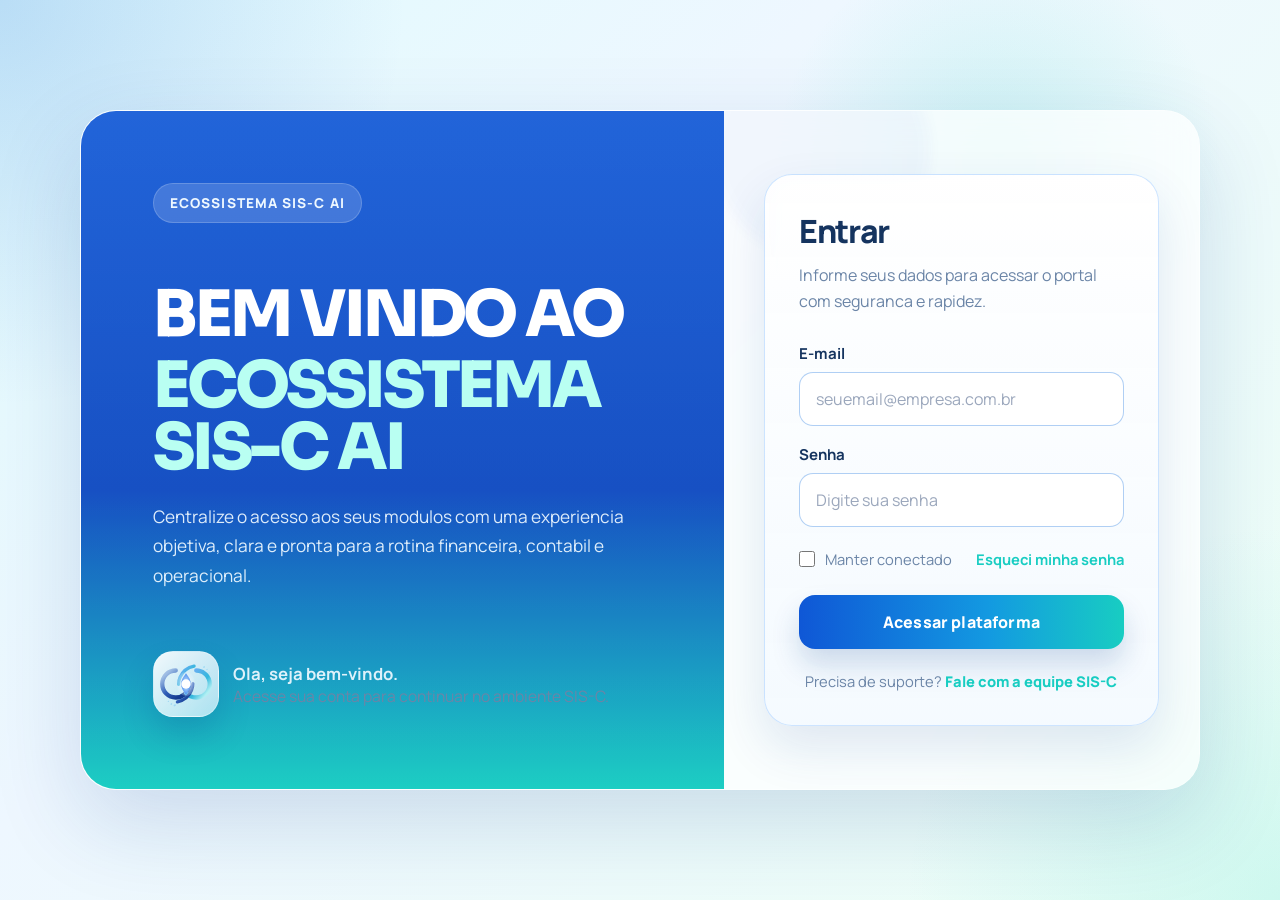
==== index.html @ 08b10077 "Rename indexL.html to index.html" ====
<!DOCTYPE html>
<html lang="pt-BR">
<head>
	<meta charset="UTF-8">
	<meta name="viewport" content="width=device-width, initial-scale=1.0">
	<title>SIS-C | Login</title>
	<link rel="icon" href="icosis-c.png" type="image/x-icon">
	<link rel="preconnect" href="https://fonts.googleapis.com">
	<link rel="preconnect" href="https://fonts.gstatic.com" crossorigin>
	<link href="https://fonts.googleapis.com/css2?family=Manrope:wght@400;500;600;700;800&family=Sora:wght@400;600;700;800&display=swap" rel="stylesheet">
	<style>
		:root {
			--bg: #edf1f3;
			--surface: rgba(255, 255, 255, 0.82);
			--surface-strong: #ffffff;
			--text: #1f3442;
			--muted: #667786;
			--line: rgba(31, 52, 66, 0.12);
			--primary: #2f7fb3;
			--primary-dark: #24648d;
			--secondary: #1d4d42;
			--shadow: 0 24px 80px rgba(31, 52, 66, 0.12);
			--radius-xl: 28px;
			--radius-lg: 20px;
			--radius-md: 14px;
		}

		* {
			box-sizing: border-box;
			margin: 0;
			padding: 0;
		}

		body {
			min-height: 100vh;
			font-family: "Manrope", sans-serif;
			color: var(--text);
			background:
				radial-gradient(circle at top left, rgba(47, 127, 179, 0.18), transparent 28%),
				radial-gradient(circle at bottom right, rgba(29, 77, 66, 0.14), transparent 24%),
				linear-gradient(135deg, #f7f9fb 0%, #e9eef2 100%);
			display: flex;
			align-items: center;
			justify-content: center;
			padding: 32px;
		}

		button,
		input {
			font-family: inherit;
		}

		.app-stage {
			width: min(1120px, 100%);
			position: relative;
		}

		.app-stage.authenticated,
		.app-stage.show-office-dev {
			width: min(1480px, 100%);
		}

		.shell {
			width: 100%;
			min-height: 680px;
			border: 1px solid rgba(255, 255, 255, 0.7);
			border-radius: 36px;
			background: rgba(255, 255, 255, 0.44);
			box-shadow: var(--shadow);
			backdrop-filter: blur(18px);
			overflow: hidden;
			display: grid;
			grid-template-columns: 1.15fr 0.85fr;
			position: relative;
		}

		.screen {
			transition: opacity 0.35s ease, transform 0.35s ease;
		}

		.modules-screen {
			display: none;
			padding: 42px;
			grid-template-columns: 1fr;
			background: rgba(255, 255, 255, 0.52);
		}

		.development-screen {
			display: none;
			padding: 42px;
			grid-template-columns: 1fr;
			background: rgba(255, 255, 255, 0.56);
		}

		.app-stage.authenticated .login-screen {
			display: none;
		}

		.app-stage.authenticated .modules-screen {
			display: grid;
			animation: rise 0.5s ease-out both;
		}

		.app-stage.show-office-dev .modules-screen {
			display: none;
		}

		.app-stage.show-office-dev .development-screen {
			display: grid;
			animation: rise 0.45s ease-out both;
		}

		.shell::before,
		.shell::after {
			content: "";
			position: absolute;
			border-radius: 999px;
			filter: blur(8px);
			opacity: 0.7;
		}

		.shell::before {
			width: 220px;
			height: 220px;
			background: rgba(47, 127, 179, 0.14);
			top: -72px;
			right: 24%;
		}

		.shell::after {
			width: 260px;
			height: 260px;
			background: rgba(29, 77, 66, 0.12);
			bottom: -120px;
			left: -40px;
		}

		.hero,
		.panel {
			position: relative;
			z-index: 1;
		}

		.hero {
			padding: 72px;
			display: flex;
			flex-direction: column;
			justify-content: space-between;
			background: linear-gradient(180deg, rgba(255, 255, 255, 0.18), rgba(255, 255, 255, 0.04));
		}

		.badge {
			width: fit-content;
			padding: 10px 16px;
			border-radius: 999px;
			background: rgba(255, 255, 255, 0.72);
			border: 1px solid rgba(31, 52, 66, 0.08);
			color: var(--primary);
			font-size: 0.85rem;
			font-weight: 800;
			letter-spacing: 0.08em;
			text-transform: uppercase;
		}

		.headline {
			display: grid;
			gap: 24px;
			max-width: 560px;
			animation: rise 0.8s ease-out both;
		}

		.headline h1 {
			font-size: clamp(2.8rem, 5vw, 4.6rem);
			line-height: 0.96;
			letter-spacing: -0.05em;
			font-weight: 800;
		}

		.headline p {
			font-size: 1.08rem;
			line-height: 1.7;
			color: var(--muted);
			max-width: 520px;
		}

		.title-accent {
			color: var(--secondary);
			display: block;
			margin-top: 10px;
		}

		.greetings {
			display: flex;
			align-items: center;
			gap: 14px;
			color: var(--muted);
			font-size: 0.98rem;
		}

		.greetings strong {
			color: var(--text);
			display: block;
			font-size: 1.05rem;
		}

		.greetings-mark {
			width: 66px;
			height: 66px;
			border-radius: 20px;
			background: radial-gradient(circle at center, rgba(255, 255, 255, 0.94), rgba(255, 255, 255, 0.55));
			display: grid;
			place-items: center;
			box-shadow: 0 16px 30px rgba(47, 127, 179, 0.18);
			border: 1px solid rgba(47, 127, 179, 0.12);
		}

		.panel {
			padding: 40px;
			display: flex;
			align-items: center;
			justify-content: center;
		}

		.login-card {
			width: min(420px, 100%);
			padding: 34px;
			border-radius: var(--radius-xl);
			background: var(--surface);
			border: 1px solid rgba(255, 255, 255, 0.74);
			box-shadow: 0 18px 56px rgba(20, 33, 61, 0.12);
			backdrop-filter: blur(16px);
			animation: rise 0.9s ease-out 0.1s both;
		}

		.login-card h2 {
			font-size: 2rem;
			font-weight: 800;
			letter-spacing: -0.04em;
			margin-bottom: 10px;
		}

		.login-card p {
			color: var(--muted);
			line-height: 1.6;
			margin-bottom: 28px;
		}

		.form {
			display: grid;
			gap: 18px;
		}

		.field {
			display: grid;
			gap: 8px;
		}

		.field label {
			font-size: 0.94rem;
			font-weight: 700;
		}

		.field input {
			width: 100%;
			padding: 15px 16px;
			border-radius: var(--radius-md);
			border: 1px solid var(--line);
			background: var(--surface-strong);
			font: inherit;
			color: var(--text);
			transition: border-color 0.2s ease, box-shadow 0.2s ease, transform 0.2s ease;
		}

		.field input::placeholder {
			color: #9ba7bc;
		}

		.field input:focus {
			outline: none;
			border-color: rgba(47, 127, 179, 0.4);
			box-shadow: 0 0 0 4px rgba(47, 127, 179, 0.12);
			transform: translateY(-1px);
		}

		.form-row {
			display: flex;
			align-items: center;
			justify-content: space-between;
			gap: 12px;
			margin-top: 4px;
			font-size: 0.92rem;
		}

		.checkbox {
			display: inline-flex;
			align-items: center;
			gap: 10px;
			color: var(--muted);
		}

		.checkbox input {
			width: 16px;
			height: 16px;
			accent-color: var(--secondary);
		}

		.link {
			color: var(--secondary);
			text-decoration: none;
			font-weight: 700;
		}

		.cta {
			border: 0;
			border-radius: 16px;
			padding: 16px 18px;
			font: inherit;
			font-weight: 800;
			letter-spacing: 0.01em;
			cursor: pointer;
			color: #ffffff;
			background: linear-gradient(135deg, var(--secondary), #286151);
			box-shadow: 0 18px 30px rgba(29, 77, 66, 0.24);
			transition: transform 0.2s ease, box-shadow 0.2s ease, filter 0.2s ease;
			margin-top: 8px;
		}

		.cta:hover {
			transform: translateY(-2px);
			filter: saturate(1.05);
			box-shadow: 0 22px 34px rgba(29, 77, 66, 0.3);
		}

		.card-footer {
			display: flex;
			justify-content: center;
			margin-top: 22px;
			color: var(--muted);
			font-size: 0.92rem;
		}

		.card-footer a {
			color: var(--secondary);
			font-weight: 800;
			text-decoration: none;
		}

		.modules-shell {
			display: grid;
			gap: 28px;
			height: 100%;
		}

		.modules-layout {
			display: grid;
			grid-template-columns: minmax(0, 1fr) 240px;
			gap: 22px;
			align-items: start;
		}

		.modules-main {
			display: grid;
			gap: 28px;
		}

		.modules-topbar {
			display: flex;
			justify-content: space-between;
			align-items: center;
			gap: 18px;
			padding-bottom: 8px;
			border-bottom: 1px solid rgba(20, 33, 61, 0.08);
		}

		.brand-block {
			display: grid;
			gap: 10px;
		}

		.brand-block h2 {
			font-size: clamp(2rem, 4vw, 3.2rem);
			line-height: 1;
			letter-spacing: -0.05em;
		}

		.brand-block p {
			max-width: 700px;
			color: var(--muted);
			font-size: 1.02rem;
			line-height: 1.7;
		}

		.topbar-actions {
			display: flex;
			align-items: center;
			gap: 12px;
		}

		.ghost-button {
			border: 1px solid rgba(20, 33, 61, 0.12);
			background: rgba(255, 255, 255, 0.7);
			color: var(--text);
			padding: 13px 18px;
			border-radius: 14px;
			font-size: 0.95rem;
			font-weight: 800;
			cursor: pointer;
			transition: transform 0.2s ease, border-color 0.2s ease, box-shadow 0.2s ease;
		}

		.ghost-button:hover {
			transform: translateY(-1px);
			border-color: rgba(47, 127, 179, 0.26);
			box-shadow: 0 12px 24px rgba(20, 33, 61, 0.08);
		}

		.modules-summary {
			display: grid;
			grid-template-columns: minmax(0, 1.15fr) minmax(280px, 0.85fr);
			gap: 22px;
		}

		.modules-summary > * {
			min-width: 0;
		}

		.summary-card,
		.user-card,
		.module-card {
			border-radius: 26px;
			background: rgba(255, 255, 255, 0.78);
			border: 1px solid rgba(255, 255, 255, 0.72);
			box-shadow: 0 18px 45px rgba(20, 33, 61, 0.09);
		}

		.summary-card {
			padding: 28px;
			display: grid;
			gap: 18px;
		}

		.summary-card strong,
		.user-card strong,
		.module-card strong {
			font-size: 0.92rem;
			text-transform: uppercase;
			letter-spacing: 0.08em;
			color: var(--secondary);
		}

		.summary-card h3 {
			font-size: clamp(1.8rem, 3vw, 2.5rem);
			line-height: 1.05;
			letter-spacing: -0.04em;
		}

		.summary-card p,
		.user-card p,
		.module-card p {
			color: var(--muted);
			line-height: 1.7;
		}

		.summary-pill-row {
			display: flex;
			flex-wrap: wrap;
			gap: 12px;
		}

		.summary-pill {
			padding: 11px 14px;
			border-radius: 999px;
			background: rgba(47, 127, 179, 0.08);
			color: var(--primary-dark);
			font-size: 0.9rem;
			font-weight: 800;
		}

		.user-card {
			padding: 24px;
			display: grid;
			gap: 14px;
			align-content: space-between;
		}

		.user-card-header {
			display: flex;
			align-items: center;
			gap: 14px;
		}

		.user-avatar {
			width: 66px;
			height: 66px;
			border-radius: 18px;
			background: radial-gradient(circle at center, rgba(255, 255, 255, 0.96), rgba(255, 255, 255, 0.72));
			display: grid;
			place-items: center;
			box-shadow: 0 16px 30px rgba(47, 127, 179, 0.18);
			border: 1px solid rgba(47, 127, 179, 0.12);
		}

		.sis-logo {
			width: 40px;
			height: 40px;
			display: block;
		}

		.sis-logo.logo-large {
			width: 54px;
			height: 54px;
		}

		.sis-logo .logo-left {
			stroke: url(#sisGradientLeft);
		}

		.sis-logo .logo-right {
			stroke: url(#sisGradientRight);
		}

		.sis-logo .logo-core {
			fill: url(#sisCoreGradient);
		}

		.sis-logo .logo-orbit {
			fill: url(#sisOrbitGradient);
		}

		.sis-logo .logo-dot {
			fill: url(#sisDotGradient);
		}

		.sis-logo .logo-center {
			fill: #ffffff;
		}

		.module-grid {
			display: grid;
			grid-template-columns: repeat(4, minmax(0, 1fr));
			gap: 18px;
		}

		.module-card {
			padding: 26px;
			display: grid;
			gap: 18px;
			min-height: 180px;
			align-content: space-between;
			position: relative;
			overflow: hidden;
			transition: transform 0.22s ease, box-shadow 0.22s ease, border-color 0.22s ease;
		}

		.module-card:hover {
			transform: translateY(-5px);
			border-color: rgba(47, 127, 179, 0.18);
			box-shadow: 0 24px 54px rgba(20, 33, 61, 0.12);
		}

		.module-card.is-locked {
			border-color: rgba(255, 145, 41, 0.42);
			box-shadow: 0 24px 54px rgba(20, 33, 61, 0.14);
		}

		.module-card.is-locked::before {
			content: "";
			position: absolute;
			inset: 0;
			padding: 2px;
			border-radius: 26px;
			background: repeating-linear-gradient(
				-45deg,
				#ff9a2f 0 16px,
				#121212 16px 32px
			);
			background-size: 180% 180%;
			animation: cautionShift 6s linear infinite;
			-webkit-mask: linear-gradient(#fff 0 0) content-box, linear-gradient(#fff 0 0);
			mask: linear-gradient(#fff 0 0) content-box, linear-gradient(#fff 0 0);
			-webkit-mask-composite: xor;
			mask-composite: exclude;
			pointer-events: none;
		}

		.module-card.is-locked::after {
			content: "Em desenvolvimento";
			position: absolute;
			top: 16px;
			right: -42px;
			padding: 8px 48px;
			background: repeating-linear-gradient(
				-45deg,
				#ff9a2f 0 12px,
				#121212 12px 24px
			);
			color: #ffffff;
			font-size: 0.68rem;
			font-weight: 800;
			letter-spacing: 0.12em;
			text-transform: uppercase;
			transform: rotate(34deg);
			box-shadow: 0 10px 20px rgba(18, 18, 18, 0.22);
			pointer-events: none;
		}

		.module-card.is-locked > * {
			position: relative;
			z-index: 1;
		}

		.lock-badge {
			width: fit-content;
			padding: 7px 12px;
			border-radius: 999px;
			display: inline-flex;
			align-items: center;
			gap: 8px;
			background: rgba(255, 154, 47, 0.14);
			border: 1px solid rgba(255, 154, 47, 0.32);
			color: #8b4b10;
			font-size: 0.76rem;
			font-weight: 800;
			letter-spacing: 0.05em;
			text-transform: uppercase;
		}

		.lock-badge svg {
			width: 14px;
			height: 14px;
			stroke: currentColor;
			fill: none;
			stroke-width: 2;
			stroke-linecap: round;
			stroke-linejoin: round;
		}

		.module-icon {
			width: 56px;
			height: 56px;
			border-radius: 18px;
			display: grid;
			place-items: center;
			font-size: 1.3rem;
			font-weight: 800;
			color: #fff;
		}

		.module-card[data-module="contabil"] .module-icon {
			background: linear-gradient(135deg, #2f7fb3, #76a9ca);
		}

		.module-card[data-module="office"] .module-icon {
			background: linear-gradient(135deg, #7c8b97, #aab5bd);
		}

		.module-card[data-module="fiscal"] .module-icon {
			background: linear-gradient(135deg, #1d4d42, #3f7467);
		}

		.module-card[data-module="societario"] .module-icon {
			background: linear-gradient(135deg, #4e6776, #8ba0ad);
		}

		.module-card h4 {
			font-size: 1.3rem;
			line-height: 1.1;
			letter-spacing: -0.03em;
		}

		.module-link,
		.office-button {
			border: 0;
			display: inline-flex;
			align-items: center;
			justify-content: center;
			padding: 14px 16px;
			border-radius: 14px;
			background: #233845;
			color: #fff;
			font-size: 0.95rem;
			font-weight: 800;
			cursor: pointer;
			transition: transform 0.2s ease, opacity 0.2s ease;
			text-decoration: none;
		}

		.module-link:hover,
		.office-button:hover {
			transform: translateY(-1px);
			opacity: 0.94;
		}

		.modules-sidebar {
			position: sticky;
			top: 42px;
			padding: 22px;
			border-radius: 26px;
			background: rgba(255, 255, 255, 0.82);
			border: 1px solid rgba(255, 255, 255, 0.72);
			box-shadow: 0 18px 45px rgba(20, 33, 61, 0.09);
			display: grid;
			gap: 16px;
		}

		.modules-sidebar-title {
			font-size: 0.82rem;
			font-weight: 800;
			letter-spacing: 0.08em;
			text-transform: uppercase;
			color: var(--secondary);
		}

		.modules-sidebar p {
			color: var(--muted);
			font-size: 0.94rem;
			line-height: 1.6;
		}

		.sidebar-nav {
			display: grid;
			gap: 12px;
		}

		.sidebar-link {
			display: grid;
			gap: 4px;
			padding: 16px;
			border-radius: 18px;
			text-decoration: none;
			background: linear-gradient(135deg, rgba(47, 127, 179, 0.08), rgba(29, 77, 66, 0.08));
			border: 1px solid rgba(47, 127, 179, 0.1);
			transition: transform 0.2s ease, border-color 0.2s ease, box-shadow 0.2s ease;
		}

		.sidebar-link-header {
			display: flex;
			align-items: center;
			gap: 12px;
		}

		.sidebar-icon {
			width: 46px;
			height: 46px;
			border-radius: 16px;
			display: grid;
			place-items: center;
			flex-shrink: 0;
			position: relative;
			overflow: hidden;
		}

		.sidebar-link[data-quick="msg"] .sidebar-icon {
			background: linear-gradient(135deg, #1d4d42, #2f7fb3);
			box-shadow: 0 14px 24px rgba(29, 77, 66, 0.18);
		}

		.sidebar-link[data-quick="mail"] .sidebar-icon {
			background: linear-gradient(135deg, #2f7fb3, #4e6776);
			box-shadow: 0 14px 24px rgba(47, 127, 179, 0.18);
		}

		.sidebar-icon svg {
			width: 26px;
			height: 26px;
			stroke: #ffffff;
			fill: none;
			stroke-width: 1.8;
			stroke-linecap: round;
			stroke-linejoin: round;
			position: relative;
			z-index: 1;
		}

		.sidebar-icon::after {
			content: "";
			position: absolute;
			inset: 8px;
			border-radius: 12px;
			border: 1px solid rgba(255, 255, 255, 0.18);
		}

		.sidebar-link:hover {
			transform: translateY(-2px);
			border-color: rgba(47, 127, 179, 0.18);
			box-shadow: 0 16px 28px rgba(20, 33, 61, 0.08);
		}

		.sidebar-link strong {
			font-size: 0.96rem;
			letter-spacing: 0.02em;
			color: var(--text);
		}

		.sidebar-link span {
			font-size: 0.84rem;
			color: var(--muted);
		}

		@media (max-width: 1180px) {
			body {
				padding: 24px;
			}

			.app-stage {
				width: min(100%, 1040px);
			}

			.shell {
				min-height: 640px;
			}

			.hero {
				padding: 56px;
			}

			.modules-layout {
				grid-template-columns: minmax(0, 1fr) 220px;
			}

			.module-grid {
				grid-template-columns: repeat(2, minmax(0, 1fr));
			}
		}

		.development-shell {
			height: 100%;
			display: grid;
			grid-template-columns: minmax(0, 1.05fr) minmax(320px, 0.95fr);
			gap: 24px;
			align-items: stretch;
		}

		.development-copy,
		.development-visual {
			border-radius: 30px;
			background: rgba(255, 255, 255, 0.8);
			border: 1px solid rgba(255, 255, 255, 0.76);
			box-shadow: 0 18px 45px rgba(20, 33, 61, 0.09);
		}

		.development-copy {
			padding: 36px;
			display: grid;
			gap: 18px;
			align-content: center;
		}

		.development-copy h2 {
			font-size: clamp(2.3rem, 4vw, 3.6rem);
			line-height: 0.98;
			letter-spacing: -0.05em;
		}

		.development-copy p {
			color: var(--muted);
			line-height: 1.8;
			max-width: 560px;
		}

		.development-copy p + p {
			margin-top: -4px;
		}

		.development-actions {
			display: flex;
			gap: 14px;
			flex-wrap: wrap;
			margin-top: 8px;
		}

		.secondary-link {
			display: inline-flex;
			align-items: center;
			justify-content: center;
			padding: 14px 18px;
			border-radius: 14px;
			border: 1px solid rgba(31, 52, 66, 0.12);
			color: var(--text);
			text-decoration: none;
			font-weight: 800;
			background: rgba(255, 255, 255, 0.74);
		}

		.development-visual {
			padding: 28px;
			display: grid;
			place-items: center;
			overflow: hidden;
			position: relative;
		}

		.orbit-wrap {
			position: relative;
			width: min(100%, 340px);
			aspect-ratio: 1;
			display: grid;
			place-items: center;
		}

		.orbit-ring,
		.orbit-ring::before,
		.orbit-ring::after {
			position: absolute;
			border-radius: 50%;
			border: 1px solid rgba(47, 127, 179, 0.18);
			content: "";
		}

		.orbit-ring {
			width: 78%;
			height: 78%;
			animation: spin 16s linear infinite;
		}

		.orbit-ring::before {
			inset: -14%;
			border-color: rgba(29, 77, 66, 0.14);
			animation: spinReverse 11s linear infinite;
		}

		.orbit-ring::after {
			inset: 14%;
			border-color: rgba(124, 139, 151, 0.18);
		}

		.core-badge {
			width: 140px;
			height: 140px;
			border-radius: 34px;
			background: linear-gradient(135deg, var(--secondary), var(--primary));
			box-shadow: 0 24px 40px rgba(29, 77, 66, 0.18);
			display: grid;
			place-items: center;
			color: #fff;
			font-size: 1rem;
			font-weight: 800;
			letter-spacing: 0.08em;
			text-transform: uppercase;
			text-align: center;
			animation: pulseCard 2.6s ease-in-out infinite;
		}

		.float-dot {
			position: absolute;
			width: 18px;
			height: 18px;
			border-radius: 50%;
			background: linear-gradient(135deg, var(--primary), #90b7d0);
			box-shadow: 0 8px 18px rgba(47, 127, 179, 0.22);
		}

		.float-dot.dot-a {
			top: 16%;
			right: 22%;
			animation: floatDot 4s ease-in-out infinite;
		}

		.float-dot.dot-b {
			bottom: 18%;
			left: 18%;
			background: linear-gradient(135deg, var(--secondary), #4d7d71);
			animation: floatDot 4.8s ease-in-out infinite 0.3s;
		}

		.float-dot.dot-c {
			top: 50%;
			left: 8%;
			width: 12px;
			height: 12px;
			background: linear-gradient(135deg, #8998a3, #c2cbd1);
			animation: floatDot 5.2s ease-in-out infinite 0.6s;
		}

		.status-chip {
			width: fit-content;
			padding: 10px 14px;
			border-radius: 999px;
			background: rgba(29, 77, 66, 0.08);
			color: var(--secondary);
			font-size: 0.9rem;
			font-weight: 800;
		}

		@keyframes rise {
			from {
				opacity: 0;
				transform: translateY(18px);
			}
			to {
				opacity: 1;
				transform: translateY(0);
			}
		}

		@keyframes spin {
			from {
				transform: rotate(0deg);
			}
			to {
				transform: rotate(360deg);
			}
		}

		@keyframes spinReverse {
			from {
				transform: rotate(360deg);
			}
			to {
				transform: rotate(0deg);
			}
		}

		@keyframes pulseCard {
			0%, 100% {
				transform: scale(1);
			}
			50% {
				transform: scale(1.04);
			}
		}

		@keyframes floatDot {
			0%, 100% {
				transform: translateY(0);
			}
			50% {
				transform: translateY(-12px);
			}
		}

		@keyframes cautionShift {
			from {
				background-position: 0 0;
			}
			to {
				background-position: 180% 0;
			}
		}

		@media (max-width: 960px) {
			body {
				align-items: flex-start;
			}

			.shell {
				grid-template-columns: 1fr;
				min-height: auto;
			}

			.modules-screen {
				padding: 28px;
			}

			.development-screen {
				padding: 28px;
			}

			.hero {
				padding: 44px 32px 18px;
				gap: 36px;
				justify-content: flex-start;
			}

			.panel {
				padding: 16px 24px 32px;
			}

			.modules-topbar,
			.modules-summary {
				grid-template-columns: 1fr;
				flex-direction: column;
				align-items: flex-start;
			}

			.module-grid {
				grid-template-columns: repeat(2, minmax(0, 1fr));
			}

			.modules-layout {
				grid-template-columns: 1fr;
				gap: 18px;
			}

			.modules-sidebar {
				position: static;
				order: -1;
			}

			.development-shell {
				grid-template-columns: 1fr;
			}
		}

		@media (max-width: 720px) {
			body {
				padding: 18px;
			}

			.app-stage {
				width: 100%;
			}

			.hero {
				padding: 32px 24px 12px;
				gap: 28px;
			}

			.panel {
				padding: 12px 18px 24px;
			}

			.modules-screen,
			.development-screen {
				padding: 22px;
			}

			.modules-topbar {
				gap: 14px;
			}

			.modules-summary {
				grid-template-columns: 1fr;
			}

			.module-grid {
				grid-template-columns: 1fr;
			}

			.login-card,
			.summary-card,
			.user-card,
			.module-card,
			.modules-sidebar,
			.development-copy,
			.development-visual {
				padding-left: 20px;
				padding-right: 20px;
			}

			.modules-sidebar {
				padding-top: 20px;
				padding-bottom: 20px;
			}
		}

		@media (max-width: 640px) {
			body {
				padding: 16px;
			}

			.shell {
				min-height: auto;
				border-radius: 28px;
			}

			.hero,
			.panel {
				padding-left: 20px;
				padding-right: 20px;
			}

			.hero {
				padding-top: 28px;
			}

			.headline h1 {
				font-size: 2.3rem;
			}

			.login-card {
				padding: 26px 22px;
				border-radius: 22px;
			}

			.badge {
				font-size: 0.74rem;
				padding: 9px 13px;
			}

			.modules-screen {
				padding: 18px;
			}

			.development-screen {
				padding: 18px;
			}

			.summary-card,
			.user-card,
			.module-card,
			.modules-sidebar,
			.development-copy,
			.development-visual {
				border-radius: 22px;
			}

			.module-grid {
				grid-template-columns: 1fr;
			}

			.modules-topbar {
				align-items: stretch;
			}

			.topbar-actions,
			.development-actions {
				width: 100%;
			}

			.ghost-button,
			.cta,
			.secondary-link,
			.module-link,
			.office-button {
				width: 100%;
			}

			.user-card-header,
			.sidebar-link-header,
			.greetings {
				align-items: flex-start;
			}

			.sidebar-link {
				padding: 14px;
			}

			.form-row {
				flex-direction: column;
				align-items: flex-start;
			}
		}

		@media (max-width: 420px) {
			body {
				padding: 12px;
			}

			.shell {
				border-radius: 24px;
			}

			.hero,
			.panel,
			.modules-screen,
			.development-screen {
				padding-left: 14px;
				padding-right: 14px;
			}

			.headline h1,
			.brand-block h2,
			.development-copy h2 {
				word-break: break-word;
			}

			.greetings-mark,
			.user-avatar,
			.module-icon {
				width: 42px;
				height: 42px;
				border-radius: 14px;
			}

			.sis-logo.logo-large {
				width: 34px;
				height: 34px;
			}

			.sidebar-icon {
				width: 42px;
				height: 42px;
				border-radius: 14px;
			}
		}

		/* Visual refresh aligned with the new SIS-C dashboard direction */
		:root {
			--bg: #e5fbff;
			--surface: rgba(255, 255, 255, 0.9);
			--surface-strong: #ffffff;
			--text: #15345f;
			--muted: #6b85a7;
			--line: rgba(17, 74, 160, 0.12);
			--primary: #0f57d6;
			--primary-dark: #093daa;
			--secondary: #18cdc2;
			/* Use arquivo local: url("./sua-imagem.jpg") ou link direto: url("https://seu-site.com/sua-imagem.jpg") */
			--modules-bg-image: url("FUNDO_MODULOS.jpg");
			--shadow: 0 32px 90px rgba(13, 65, 145, 0.16);
		}

		body {
			background:
				radial-gradient(circle at top left, rgba(15, 87, 214, 0.18), transparent 26%),
				radial-gradient(circle at 78% 18%, rgba(24, 205, 194, 0.16), transparent 18%),
				radial-gradient(circle at bottom right, rgba(24, 205, 194, 0.14), transparent 24%),
				linear-gradient(135deg, #dffbfd 0%, #eef7ff 38%, #ecfff6 100%);
		}
		.shell {
			border: 1px solid rgba(255, 255, 255, 0.72);
			background: rgba(255, 255, 255, 0.42);
			box-shadow: var(--shadow);
		}
		.shell::before {
			background: rgba(15, 87, 214, 0.12);
		}
		.shell::after {
			background: rgba(24, 205, 194, 0.14);
		}
		.hero {
			background:
				linear-gradient(180deg, rgba(255, 255, 255, 0.08), rgba(255, 255, 255, 0.02)),
				linear-gradient(180deg, #0f57d6 0%, #0c48c0 56%, #18cdc2 100%);
			color: #eff8ff;
		}
		.badge,
		.summary-pill,
		.lock-badge {
			background: rgba(255, 255, 255, 0.16);
			border: 1px solid rgba(255, 255, 255, 0.18);
			color: #eef8ff;
		}
		.headline h1,
		.brand-block h2,
		.development-copy h2 {
			font-family: "Sora", sans-serif;
			color: #ffffff;
			letter-spacing: -0.05em;
		}
		.title-accent {
			color: #b9fff2;
		}
		.headline p,
		.greetings,
		.greetings strong {
			color: rgba(239, 248, 255, 0.92);
		}
		.greetings-mark,
		.user-avatar,
		.sidebar-icon,
		.module-icon {
			background: linear-gradient(135deg, rgba(255, 255, 255, 0.94), rgba(220, 244, 255, 0.74));
			border: 1px solid rgba(255, 255, 255, 0.28);
			box-shadow: 0 18px 32px rgba(8, 48, 126, 0.18);
		}
		.panel,
		.modules-screen,
		.development-screen {
			background: rgba(255, 255, 255, 0.52);
		}
		.login-card,
		.summary-card,
		.user-card,
		.module-card,
		.modules-sidebar,
		.development-copy,
		.development-visual {
			background: linear-gradient(180deg, rgba(255,255,255,0.98), rgba(244,250,255,0.94));
			border: 1px solid rgba(179, 214, 255, 0.66);
			box-shadow: 0 22px 50px rgba(13, 65, 145, 0.12);
		}
		.login-card h2,
		.brand-block h2,
		.summary-card h3,
		.module-card h4,
		.modules-sidebar-title,
		.development-copy h2,
		.user-card strong,
		.module-card strong {
			color: var(--text);
		}
		.login-card p,
		.brand-block p,
		.summary-card p,
		.user-card p,
		.module-card p,
		.modules-sidebar p,
		.development-copy p,
		.card-footer,
		.greetings {
			color: var(--muted);
		}
		.field input {
			border: 1px solid rgba(165, 201, 243, 0.88);
			background: rgba(255,255,255,0.96);
			box-shadow: inset 0 1px 0 rgba(255,255,255,0.8);
		}
		.field input:focus {
			border-color: rgba(15, 87, 214, 0.48);
			box-shadow: 0 0 0 4px rgba(15, 87, 214, 0.1);
		}
		.cta,
		.module-link,
		.office-button {
			background: linear-gradient(90deg, #0f57d6 0%, #1399e1 58%, #18cdc2 100%);
			color: #ffffff;
			box-shadow: 0 16px 28px rgba(13, 65, 145, 0.18);
		}
		.cta:hover,
		.module-link:hover,
		.office-button:hover {
			filter: brightness(1.03);
			transform: translateY(-2px);
		}
		.ghost-button {
			background: #ffffff;
			color: var(--primary-dark);
			border: 1px solid rgba(132, 183, 245, 0.64);
		}
		.ghost-button:hover {
			background: #eff7ff;
		}
		.module-card {
			border-radius: 24px;
		}
		.module-card:hover {
			box-shadow: 0 26px 54px rgba(13, 65, 145, 0.16);
		}
		.module-card::before,
		.summary-card::before,
		.user-card::before,
		.modules-sidebar::before,
		.development-copy::before,
		.development-visual::before {
			content: "";
			position: absolute;
			left: 0;
			top: 0;
			width: 100%;
			height: 4px;
			border-radius: 24px 24px 0 0;
			background: linear-gradient(90deg, #0f57d6 0%, #1399e1 58%, #18cdc2 100%);
		}
		.summary-pill {
			color: var(--primary-dark);
			background: rgba(15, 87, 214, 0.08);
			border-color: rgba(15, 87, 214, 0.12);
		}
		.modules-sidebar {
			background: linear-gradient(180deg, #0f57d6 0%, #0c48c0 56%, #18cdc2 100%);
			color: #eef8ff;
		}
		.modules-sidebar-title,
		.sidebar-link strong {
			color: #ffffff;
		}
		.modules-sidebar p,
		.sidebar-link span {
			color: rgba(239, 248, 255, 0.8);
		}
		.sidebar-link {
			background: rgba(255, 255, 255, 0.1);
			border: 1px solid rgba(255, 255, 255, 0.12);
		}
		.sidebar-link:hover {
			background: rgba(255, 255, 255, 0.16);
			transform: translateY(-1px);
		}

		/* Modules dashboard refresh inspired by a broad urban control-center composition */
		.modules-screen {
			padding: 0;
			grid-template-columns: 1fr;
			background:
				linear-gradient(180deg, rgba(8, 18, 34, 0.2), rgba(8, 18, 34, 0.68)),
				var(--modules-bg-image) center/cover no-repeat,
				linear-gradient(180deg, #274863 0%, #3e5e75 24%, #28445b 58%, #162536 100%);
			position: relative;
			isolation: isolate;
		}

		.modules-screen::before {
			content: "";
			position: absolute;
			inset: 0;
			background:
				linear-gradient(90deg, rgba(10, 23, 37, 0.78) 0, rgba(10, 23, 37, 0.32) 24%, rgba(10, 23, 37, 0.14) 46%, rgba(10, 23, 37, 0.58) 100%),
				repeating-linear-gradient(90deg, transparent 0 11%, rgba(255, 210, 142, 0.08) 11.4% 11.8%, transparent 12.2% 21%),
				linear-gradient(180deg, transparent 0 54%, rgba(7, 13, 22, 0.44) 54% 61%, rgba(7, 13, 22, 0.82) 61% 100%);
			pointer-events: none;
			z-index: 0;
		}

		.modules-screen::after {
			content: "";
			position: absolute;
			left: 0;
			right: 0;
			bottom: 0;
			height: 32%;
			background:
				linear-gradient(180deg, rgba(255,255,255,0) 0%, rgba(13, 20, 31, 0.16) 28%, rgba(8, 12, 20, 0.84) 100%),
				repeating-linear-gradient(90deg, rgba(24, 38, 58, 0.94) 0 8%, rgba(45, 64, 86, 0.98) 8% 13%, rgba(16, 27, 41, 0.96) 13% 21%);
			clip-path: polygon(0 34%, 4% 28%, 9% 42%, 14% 20%, 18% 36%, 24% 14%, 31% 44%, 36% 9%, 42% 31%, 47% 7%, 53% 39%, 58% 18%, 63% 48%, 69% 11%, 75% 41%, 81% 24%, 87% 46%, 92% 18%, 100% 38%, 100% 100%, 0 100%);
			opacity: 0.92;
			pointer-events: none;
			z-index: 0;
		}

		.modules-dashboard {
			position: relative;
			z-index: 1;
			display: grid;
			gap: 28px;
			padding: 22px 20px 24px;
			min-height: 720px;
		}

		.dashboard-topbar {
			display: flex;
			justify-content: space-between;
			align-items: center;
			gap: 18px;
			color: #f6fbff;
		}

		.dashboard-brandline {
			display: flex;
			align-items: center;
			gap: 12px;
			flex-wrap: wrap;
		}

		.dashboard-wordmark {
			font-family: "Sora", sans-serif;
			font-size: 1.15rem;
			font-weight: 800;
			letter-spacing: -0.03em;
			color: #9df7cf;
		}

		.dashboard-companyline {
			font-size: 0.82rem;
			font-weight: 800;
			letter-spacing: 0.08em;
			text-transform: uppercase;
			color: rgba(255, 255, 255, 0.74);
		}

		.dashboard-toolbar {
			display: flex;
			align-items: center;
			gap: 10px;
			flex-wrap: wrap;
			justify-content: flex-end;
		}

		.dashboard-icon-btn {
			width: 40px;
			height: 40px;
			border-radius: 14px;
			display: inline-flex;
			align-items: center;
			justify-content: center;
			background: rgba(255, 255, 255, 0.1);
			border: 1px solid rgba(255, 255, 255, 0.14);
			backdrop-filter: blur(10px);
			transition: transform 0.2s ease, background 0.2s ease;
		}

		.dashboard-icon-btn:hover {
			transform: translateY(-1px);
			background: rgba(255, 255, 255, 0.18);
		}

		.dashboard-icon-btn svg {
			width: 18px;
			height: 18px;
			stroke: #ffffff;
			fill: none;
			stroke-width: 1.8;
			stroke-linecap: round;
			stroke-linejoin: round;
		}

		.dashboard-user-pill {
			display: inline-flex;
			align-items: center;
			gap: 10px;
			padding: 6px 8px 6px 6px;
			border-radius: 18px;
			background: rgba(255, 255, 255, 0.12);
			border: 1px solid rgba(255, 255, 255, 0.16);
			backdrop-filter: blur(12px);
		}

		.dashboard-user-avatar {
			width: 42px;
			height: 42px;
			border-radius: 14px;
			box-shadow: none;
			background: rgba(255, 255, 255, 0.92);
		}

		.dashboard-user-copy {
			display: grid;
			gap: 2px;
		}

		.dashboard-user-copy span {
			font-size: 0.72rem;
			text-transform: uppercase;
			letter-spacing: 0.08em;
			color: rgba(255, 255, 255, 0.68);
		}

		.dashboard-user-copy strong {
			font-size: 0.92rem;
			color: #ffffff;
		}

		.dashboard-logout {
			background: rgba(255, 255, 255, 0.12);
			color: #ffffff;
			border-color: rgba(255, 255, 255, 0.18);
		}

		.dashboard-main {
			display: grid;
			grid-template-columns: 1fr;
			gap: 22px;
			align-items: start;
			margin-top: 14px;
		}

		.dashboard-content {
			display: grid;
			gap: 22px;
		}

		.dashboard-copy {
			display: grid;
			gap: 8px;
			max-width: 520px;
			color: #ffffff;
		}

		.dashboard-kicker {
			font-size: 0.82rem;
			font-weight: 800;
			letter-spacing: 0.08em;
			text-transform: uppercase;
			color: #1de3d7;
		}

		.dashboard-copy h2 {
			font-family: "Sora", sans-serif;
			font-size: clamp(2rem, 4vw, 3.2rem);
			line-height: 0.98;
			letter-spacing: -0.05em;
		}

		.dashboard-copy p {
			font-size: 1rem;
			line-height: 1.6;
			color: rgba(244, 249, 255, 0.88);
		}

		.dashboard-module-grid {
			grid-template-columns: repeat(4, minmax(0, 1fr));
			gap: 16px;
			align-items: stretch;
		}

		.dashboard-module-grid .module-card {
			min-height: 220px;
			padding: 22px 20px;
			border-radius: 10px;
			border: none;
			box-shadow: 0 18px 36px rgba(5, 14, 28, 0.18);
			color: #ffffff;
			gap: 16px;
		}

		.dashboard-module-grid .module-card::before,
		.dashboard-module-grid .module-card::after {
			display: none;
		}

		.dashboard-module-grid .module-card:hover {
			transform: translateY(-6px) scale(1.01);
			box-shadow: 0 24px 48px rgba(5, 14, 28, 0.24);
		}

		.dashboard-module-grid .module-card strong,
		.dashboard-module-grid .module-card h4,
		.dashboard-module-grid .module-card p {
			color: #ffffff;
		}

		.dashboard-module-grid .module-card strong {
			font-size: 0.72rem;
			letter-spacing: 0.08em;
			opacity: 0.82;
		}

		.dashboard-module-grid .module-card h4 {
			font-size: 1.42rem;
		}

		.dashboard-module-grid .module-card p {
			font-size: 0.9rem;
			line-height: 1.5;
			opacity: 0.9;
		}

		.dashboard-module-grid .module-icon {
			width: 34px;
			height: 34px;
			border-radius: 10px;
			background: rgba(255, 255, 255, 0.14) !important;
			box-shadow: none;
			font-size: 1rem;
		}

		.dashboard-module-grid .module-link,
		.dashboard-module-grid .office-button {
			justify-content: flex-start;
			padding: 0;
			background: none;
			box-shadow: none;
			border-radius: 0;
			font-size: 0.86rem;
			font-weight: 800;
			color: rgba(255, 255, 255, 0.96);
		}

		.dashboard-module-grid .module-link::after,
		.dashboard-module-grid .office-button::after {
			content: "↗";
			margin-left: 8px;
			font-size: 0.92rem;
		}

		.dashboard-module-grid .module-card[data-module="contabil"] {
			background: linear-gradient(180deg, #2068c8 0%, #2e7fe1 100%);
		}

		.dashboard-module-grid .module-card[data-module="office"] {
			background: linear-gradient(180deg, #f59d23 0%, #ffb03b 100%);
		}

		.dashboard-module-grid .module-card[data-module="fiscal"] {
			background: linear-gradient(180deg, #18b9b8 0%, #1fd4cf 100%);
		}

		.dashboard-module-grid .module-card[data-module="societario"] {
			background: linear-gradient(180deg, #ff5f4d 0%, #ff7761 100%);
		}

		.dashboard-module-grid .module-card.is-locked {
			overflow: hidden;
		}

		.dashboard-module-grid .module-card.is-locked::after {
			display: block;
			content: "Em desenvolvimento";
			position: absolute;
			top: 12px;
			right: 12px;
			padding: 6px 10px;
			border-radius: 999px;
			background: rgba(9, 14, 23, 0.22);
			box-shadow: none;
			transform: none;
			font-size: 0.62rem;
			letter-spacing: 0.08em;
		}

		.dashboard-module-grid .lock-badge {
			background: rgba(255, 255, 255, 0.14);
			border-color: rgba(255, 255, 255, 0.18);
			color: #ffffff;
		}

		.dashboard-support-row {
			display: grid;
			grid-template-columns: repeat(3, minmax(0, 1fr));
			gap: 16px;
			align-items: stretch;
		}

		.dashboard-support-card {
			padding: 22px;
			border-radius: 18px;
			background: rgba(255, 255, 255, 0.9);
			border: 1px solid rgba(255, 255, 255, 0.72);
			box-shadow: 0 18px 34px rgba(7, 17, 29, 0.16);
			display: grid;
			gap: 12px;
		}

		.dashboard-support-card.is-external {
			align-content: space-between;
			min-height: 220px;
		}

		.dashboard-section-title {
			font-size: 0.84rem;
			font-weight: 800;
			letter-spacing: 0.08em;
			text-transform: uppercase;
			color: rgba(241, 249, 255, 0.76);
		}

		.dashboard-section-heading {
			display: grid;
			gap: 8px;
			max-width: 760px;
		}

		.dashboard-section-heading h3 {
			font-family: "Sora", sans-serif;
			font-size: clamp(1.4rem, 3vw, 2rem);
			line-height: 1.02;
			letter-spacing: -0.04em;
			color: #ffffff;
		}

		.dashboard-section-heading p {
			color: rgba(241, 249, 255, 0.84);
			line-height: 1.6;
		}

		.dashboard-support-icon {
			width: 54px;
			height: 54px;
			border-radius: 18px;
			display: inline-flex;
			align-items: center;
			justify-content: center;
			background: linear-gradient(135deg, rgba(15, 87, 214, 0.16), rgba(24, 205, 194, 0.16));
			color: #0d4e98;
			font-size: 1.2rem;
			font-weight: 800;
		}

		.dashboard-support-label {
			display: grid;
			gap: 4px;
		}

		.dashboard-support-label span {
			font-size: 0.76rem;
			font-weight: 800;
			letter-spacing: 0.08em;
			text-transform: uppercase;
			color: #3d6b97;
		}

		.dashboard-support-label h4 {
			font-size: 1.26rem;
			letter-spacing: -0.03em;
			color: #123e66;
		}

		.dashboard-support-button {
			border: none;
			padding: 14px 16px;
			border-radius: 14px;
			background: linear-gradient(90deg, #0f57d6 0%, #18cdc2 100%);
			color: #ffffff;
			font: inherit;
			font-weight: 800;
			cursor: pointer;
			box-shadow: 0 14px 26px rgba(13, 65, 145, 0.18);
		}

		.dashboard-support-card strong {
			font-size: 0.9rem;
			text-transform: uppercase;
			letter-spacing: 0.08em;
			color: #114a8f;
		}

		.dashboard-support-card p {
			color: #47627f;
			line-height: 1.6;
		}

		.dashboard-support-card.is-contrast {
			background: rgba(11, 24, 39, 0.76);
			border-color: rgba(255, 255, 255, 0.14);
		}

		.dashboard-support-card.is-contrast strong,
		.dashboard-support-card.is-contrast p {
			color: #f3f8fd;
		}

		@media (max-width: 1080px) {
			.dashboard-module-grid {
				grid-template-columns: repeat(2, minmax(160px, 1fr));
			}

			.dashboard-support-row {
				grid-template-columns: 1fr;
			}
		}

		@media (max-width: 780px) {
			.modules-dashboard {
				padding: 16px;
			}

			.dashboard-topbar,
			.dashboard-toolbar {
				align-items: stretch;
				justify-content: flex-start;
			}

			.dashboard-topbar {
				flex-direction: column;
			}

			.dashboard-module-grid,
			.dashboard-support-row {
				grid-template-columns: 1fr;
			}

			.dashboard-user-pill,
			.dashboard-logout,
			.dashboard-support-button {
				width: 100%;
			}
		}
	</style>
</head>
<body>
	<div class="app-stage" id="appStage">
		<main class="shell screen login-screen">
			<section class="hero">
				<span class="badge">Ecossistema SIS-C AI</span>

				<div class="headline">
					<h1>
						BEM VINDO AO
						<span class="title-accent">ECOSSISTEMA SIS-C AI</span>
					</h1>
					<p>
						Centralize o acesso aos seus modulos com uma experiencia objetiva, clara e pronta para a rotina financeira, contabil e operacional.
					</p>
				</div>

				<div class="greetings">
					<div class="greetings-mark" aria-hidden="true">
						<svg class="sis-logo logo-large" viewBox="0 0 100 100" role="presentation">
							<defs>
								<linearGradient id="sisGradientLeft" x1="12%" y1="15%" x2="75%" y2="85%">
									<stop offset="0%" stop-color="#9ebde4"></stop>
									<stop offset="55%" stop-color="#305fb8"></stop>
									<stop offset="100%" stop-color="#143b8f"></stop>
								</linearGradient>
								<linearGradient id="sisGradientRight" x1="18%" y1="18%" x2="88%" y2="84%">
									<stop offset="0%" stop-color="#66aef0"></stop>
									<stop offset="60%" stop-color="#34b8dd"></stop>
									<stop offset="100%" stop-color="#b0eff3"></stop>
								</linearGradient>
								<radialGradient id="sisCoreGradient" cx="50%" cy="50%" r="50%">
									<stop offset="0%" stop-color="#dff5ff"></stop>
									<stop offset="100%" stop-color="#4a8df0"></stop>
								</radialGradient>
								<radialGradient id="sisOrbitGradient" cx="50%" cy="50%" r="50%">
									<stop offset="0%" stop-color="#ffffff" stop-opacity="0.9"></stop>
									<stop offset="100%" stop-color="#e7f3ff" stop-opacity="0.2"></stop>
								</radialGradient>
								<linearGradient id="sisDotGradient" x1="0%" y1="0%" x2="100%" y2="100%">
									<stop offset="0%" stop-color="#d8f7ff"></stop>
									<stop offset="100%" stop-color="#7bc4ea"></stop>
								</linearGradient>
							</defs>
							<path class="logo-left" d="M31 25c-14 0-25 11-25 25s11 25 25 25c13.4 0 24.4-10.3 25-23.6" stroke-width="8" stroke-linecap="round" fill="none"></path>
							<path class="logo-right" d="M69 25c14 0 25 11 25 25S83 75 69 75c-7.4 0-14.1-3.1-18.7-8.2" stroke-width="8" stroke-linecap="round" fill="none"></path>
							<path class="logo-left" d="M34 83c11.8-2.3 21.8-10.4 26.3-21.5 1.6-3.9 2.4-8.1 2.4-12.4" stroke-width="6" stroke-linecap="round" fill="none"></path>
							<path class="logo-right" d="M65 17c-11.6 2.3-21.5 10.1-26.1 20.8-1.8 4.1-2.6 8.4-2.6 12.7" stroke-width="6" stroke-linecap="round" fill="none"></path>
							<ellipse class="logo-orbit" cx="50" cy="50" rx="17" ry="22"></ellipse>
							<path class="logo-core" d="M50 30c5.6 7.3 9 13.8 9 20s-3.4 12.7-9 20c-5.6-7.3-9-13.8-9-20s3.4-12.7 9-20Z"></path>
							<circle class="logo-center" cx="50" cy="50" r="8.8"></circle>
							<circle class="logo-dot" cx="83" cy="18" r="1.8"></circle>
							<circle class="logo-dot" cx="88.5" cy="22.8" r="1.45"></circle>
							<circle class="logo-dot" cx="92.2" cy="29" r="1.1"></circle>
							<circle class="logo-dot" cx="17" cy="82" r="1.5"></circle>
							<circle class="logo-dot" cx="22.5" cy="86.5" r="1.95"></circle>
							<circle class="logo-dot" cx="28.5" cy="89" r="2.25"></circle>
						</svg>
					</div>
					<div>
						<strong>Ola, seja bem-vindo.</strong>
						Acesse sua conta para continuar no ambiente SIS-C.
					</div>
				</div>
			</section>

			<section class="panel">
				<div class="login-card">
					<h2>Entrar</h2>
					<p>Informe seus dados para acessar o portal com seguranca e rapidez.</p>

					<form class="form" id="loginForm">
						<div class="field">
							<label for="email">E-mail</label>
							<input id="email" name="email" type="email" placeholder="seuemail@empresa.com.br">
						</div>

						<div class="field">
							<label for="password">Senha</label>
							<input id="password" name="password" type="password" placeholder="Digite sua senha">
						</div>

						<div class="form-row">
							<label class="checkbox" for="remember">
								<input id="remember" name="remember" type="checkbox">
								Manter conectado
							</label>
							<a class="link" href="#">Esqueci minha senha</a>
						</div>

						<button class="cta" type="submit">Acessar plataforma</button>
					</form>

					<div class="card-footer">
						Precisa de suporte?&nbsp;<a href="#">Fale com a equipe SIS-C</a>
					</div>
				</div>
			</section>
		</main>

		<main class="shell screen modules-screen" aria-live="polite">
			<div class="modules-dashboard">
				<header class="dashboard-topbar">
					<div class="dashboard-brandline">
						<div class="dashboard-wordmark">SIS-C AI</div>
						<div class="dashboard-companyline">Central inteligente de modulos</div>
					</div>
					<div class="dashboard-toolbar">
						<a class="dashboard-icon-btn" href="indexmsg.html" id="msgLink" aria-label="SIS-C MSG - WhatsApp Web" target="_self">
							<svg viewBox="0 0 24 24" role="presentation">
								<path d="M4.5 18.5 6.2 15a7.4 7.4 0 1 1 3.1 2.4Z"></path>
								<path d="M8.5 10.5h7"></path>
								<path d="M8.5 13.5h4.5"></path>
							</svg>
						</a>
						<a class="dashboard-icon-btn" href="indexEmail.html" id="mailLink" aria-label="SIS-C MAIL" target="_self">
							<svg viewBox="0 0 24 24" role="presentation">
								<rect x="3.5" y="6" width="17" height="12" rx="2"></rect>
								<path d="m4.5 7 7.5 6 7.5-6"></path>
							</svg>
						</a>
						<div class="dashboard-user-pill">
							<div class="user-avatar dashboard-user-avatar" id="userAvatar" aria-hidden="true">
								<svg class="sis-logo" viewBox="0 0 100 100" role="presentation">
									<defs>
										<linearGradient id="sisGradientLeftUser" x1="12%" y1="15%" x2="75%" y2="85%">
											<stop offset="0%" stop-color="#9ebde4"></stop>
											<stop offset="55%" stop-color="#305fb8"></stop>
											<stop offset="100%" stop-color="#143b8f"></stop>
										</linearGradient>
										<linearGradient id="sisGradientRightUser" x1="18%" y1="18%" x2="88%" y2="84%">
											<stop offset="0%" stop-color="#66aef0"></stop>
											<stop offset="60%" stop-color="#34b8dd"></stop>
											<stop offset="100%" stop-color="#b0eff3"></stop>
										</linearGradient>
										<radialGradient id="sisCoreGradientUser" cx="50%" cy="50%" r="50%">
											<stop offset="0%" stop-color="#dff5ff"></stop>
											<stop offset="100%" stop-color="#4a8df0"></stop>
										</radialGradient>
										<radialGradient id="sisOrbitGradientUser" cx="50%" cy="50%" r="50%">
											<stop offset="0%" stop-color="#ffffff" stop-opacity="0.9"></stop>
											<stop offset="100%" stop-color="#e7f3ff" stop-opacity="0.2"></stop>
										</radialGradient>
										<linearGradient id="sisDotGradientUser" x1="0%" y1="0%" x2="100%" y2="100%">
											<stop offset="0%" stop-color="#d8f7ff"></stop>
											<stop offset="100%" stop-color="#7bc4ea"></stop>
										</linearGradient>
									</defs>
									<path d="M31 25c-14 0-25 11-25 25s11 25 25 25c13.4 0 24.4-10.3 25-23.6" stroke="url(#sisGradientLeftUser)" stroke-width="8" stroke-linecap="round" fill="none"></path>
									<path d="M69 25c14 0 25 11 25 25S83 75 69 75c-7.4 0-14.1-3.1-18.7-8.2" stroke="url(#sisGradientRightUser)" stroke-width="8" stroke-linecap="round" fill="none"></path>
									<path d="M34 83c11.8-2.3 21.8-10.4 26.3-21.5 1.6-3.9 2.4-8.1 2.4-12.4" stroke="url(#sisGradientLeftUser)" stroke-width="6" stroke-linecap="round" fill="none"></path>
									<path d="M65 17c-11.6 2.3-21.5 10.1-26.1 20.8-1.8 4.1-2.6 8.4-2.6 12.7" stroke="url(#sisGradientRightUser)" stroke-width="6" stroke-linecap="round" fill="none"></path>
									<ellipse cx="50" cy="50" rx="17" ry="22" fill="url(#sisOrbitGradientUser)"></ellipse>
									<path d="M50 30c5.6 7.3 9 13.8 9 20s-3.4 12.7-9 20c-5.6-7.3-9-13.8-9-20s3.4-12.7 9-20Z" fill="url(#sisCoreGradientUser)"></path>
									<circle cx="50" cy="50" r="8.8" fill="#ffffff"></circle>
									<circle cx="83" cy="18" r="1.8" fill="url(#sisDotGradientUser)"></circle>
									<circle cx="88.5" cy="22.8" r="1.45" fill="url(#sisDotGradientUser)"></circle>
									<circle cx="92.2" cy="29" r="1.1" fill="url(#sisDotGradientUser)"></circle>
									<circle cx="17" cy="82" r="1.5" fill="url(#sisDotGradientUser)"></circle>
									<circle cx="22.5" cy="86.5" r="1.95" fill="url(#sisDotGradientUser)"></circle>
									<circle cx="28.5" cy="89" r="2.25" fill="url(#sisDotGradientUser)"></circle>
								</svg>
							</div>
							<div class="dashboard-user-copy">
								<span>Operador conectado</span>
								<strong id="userIdentity">Aguardando identificacao</strong>
							</div>
						</div>
						<button class="ghost-button dashboard-logout" type="button" id="logoutButton">Sair</button>
					</div>
				</header>

				<div class="dashboard-main">
					<section class="dashboard-content">
						<div class="dashboard-copy">
							<span class="dashboard-kicker">Area de modulos</span>
							<h2>Ola, <span id="dashboardGreetingName">contador</span>!</h2>
							<p>Em que rotina voce vai trabalhar hoje? Escolha o modulo SIS-C ideal para abrir o ambiente certo sem perder contexto.</p>
						</div>

						<section class="module-grid dashboard-module-grid">
							<article class="module-card" data-module="contabil">
								<div class="module-icon">C</div>
								<div>
									<strong>Modulo 01</strong>
									<h4>CONTABIL</h4>
									<p>Fluxos de lancamentos, conciliacao, analises e produtividade contabil.</p>
								</div>
								<a class="module-link" id="contabilLink" href="indexC.html" target="_self">Entrar no modulo</a>
							</article>

							<article class="module-card is-locked" data-module="office">
								<div class="module-icon">O</div>
								<div>
									<strong>Modulo 02</strong>
									<h4>OFFICE</h4>
									<p>Organizacao operacional, documentos e automacoes internas em desenvolvimento.</p>
								</div>
								<button class="office-button" id="officeButton" type="button">Em desenvolvimento</button>
							</article>

							<article class="module-card" data-module="fiscal">
								<div class="module-icon">F</div>
								<div>
									<strong>Modulo 03</strong>
									<h4>FISCAL</h4>
									<p>Apuracao, obrigacoes e inteligencia fiscal integradas ao ecossistema.</p>
								</div>
								<a class="module-link" id="fiscalLink" href="indexF.html" target="_self">Entrar no modulo</a>
							</article>

							<article class="module-card" data-module="societario">
								<div class="module-icon">S</div>
								<div>
									<strong>Modulo 04</strong>
									<h4>SOCIETARIO</h4>
									<p>Documentacao societaria, controle de atos e acompanhamento juridico.</p>
								</div>
								<a class="module-link" id="societarioLink" href="indexS.html" target="_self">Entrar no modulo</a>
							</article>
						</section>

						<div class="dashboard-section-heading">
							<span class="dashboard-section-title">Sistemas externos</span>
							<h3>Atalhos organizados para os canais e plataformas complementares do ecossistema.</h3>
							<p>Na parte inferior ficam as conexoes externas do SIS-C para mensagens, e-mail e operacao financeira.</p>
						</div>

						<div class="dashboard-support-row">
							<article class="dashboard-support-card is-external">
								<div class="dashboard-support-icon">M</div>
								<div class="dashboard-support-label">
									<span>Sistema externo</span>
									<h4>SIS-C MSG</h4>
								</div>
								<p>Sistema de WhatsApp Web do ecossistema para mensagens, atendimento e fluxo colaborativo.</p>
								<button class="dashboard-support-button" type="button" onclick="document.getElementById('msgLink').click()">Abrir SIS-C MSG</button>
							</article>

							<article class="dashboard-support-card is-external">
								<div class="dashboard-support-icon">E</div>
								<div class="dashboard-support-label">
									<span>Sistema externo</span>
									<h4>SIS-C EMAIL</h4>
								</div>
								<p>Correio do ecossistema para notificacoes, triagem e produtividade de equipe.</p>
								<button class="dashboard-support-button" type="button" onclick="document.getElementById('mailLink').click()">Abrir SIS-C EMAIL</button>
							</article>

							<article class="dashboard-support-card is-external">
								<div class="dashboard-support-icon">F</div>
								<div class="dashboard-support-label">
									<span>Sistema externo</span>
									<h4>SIS-C F</h4>
								</div>
								<p>Sistema financeiro do ecossistema, ligado ao arquivo indexFinanceiro.html para operacao integrada de caixa, agenda e controle.</p>
								<a class="dashboard-support-button" href="indexFinanceiro.html" id="financeLink" target="_self">Abrir SIS-C F</a>
							</article>
						</div>
					</section>
				</div>
			</div>
		</main>

		<main class="shell screen development-screen" aria-live="polite">
			<div class="development-shell">
				<section class="development-copy">
					<span class="badge" id="developmentBadge">Modulo Office</span>
					<span class="status-chip" id="developmentStatus">Em desenvolvimento</span>
					<h2 id="developmentTitle">O modulo Office ainda esta em construcao.</h2>
					<p id="developmentDescription">Estamos finalizando a experiencia desta area para disponibilizar um ambiente mais completo, estavel e alinhado com o ecossistema SIS-C.</p>
					<p id="developmentDetails">Enquanto isso, voce pode voltar para a selecao de modulos e seguir para as demais areas ja disponiveis.</p>
					<div class="development-actions">
						<button class="cta" id="backToModulesButton" type="button">Voltar para modulos</button>
						<button class="ghost-button" id="backToLoginFromDev" type="button">Sair para login</button>
					</div>
				</section>

				<section class="development-visual" aria-hidden="true">
					<div class="orbit-wrap">
						<div class="orbit-ring"></div>
						<div class="core-badge">Office<br>Em breve</div>
						<div class="float-dot dot-a"></div>
						<div class="float-dot dot-b"></div>
						<div class="float-dot dot-c"></div>
					</div>
				</section>
			</div>
		</main>
	</div>

	<script>
		const MODULE_LINKS = {
			contabil: "indexC.html",
			fiscal: "indexF.html",
			societario: "indexS.html",
			msg: "indexmsg.html",
			mail: "indexEmail.html",
			finance: "indexFinanceiro.html"
		};

		const DEVELOPMENT_MODULES = new Set(["office"]);

		const DEVELOPMENT_CONTENT = {
			office: {
				badge: "Modulo Office",
				status: "Em desenvolvimento",
				title: "O modulo Office ainda esta em construcao.",
				description: "Estamos finalizando a experiencia desta area para disponibilizar um ambiente mais completo, estavel e alinhado com o ecossistema SIS-C.",
				details: "Enquanto isso, voce pode voltar para a selecao de modulos e seguir para as demais areas ja disponiveis."
			},
			fiscal: {
				badge: "Modulo Fiscal",
				status: "Em desenvolvimento",
				title: "O modulo Fiscal ainda esta em desenvolvimento.",
				description: "Esta area esta sendo preparada para entregar uma operacao fiscal mais clara, estavel e integrada ao restante do ecossistema SIS-C.",
				details: "Assim que for liberado, o modulo estara disponivel nesta mesma central de acesso."
			},
			msg: {
				badge: "SIS-C MSG",
				status: "Nova plataforma em desenvolvimento",
				title: "O SIS-C MSG esta em desenvolvimento.",
				description: "Esta sera a nova plataforma de comunicacao do ecossistema, no estilo de um mensageiro corporativo moderno, com uma experiencia ainda mais forte e inteligente.",
				details: "A proposta e entregar um ambiente de mensagens muito melhor, com recursos de IA para acelerar a rotina e organizar interacoes com mais contexto."
			},
			mail: {
				badge: "SIS-C EMAIL",
				status: "Em desenvolvimento",
				title: "O SIS-C EMAIL esta em desenvolvimento.",
				description: "O correio do ecossistema esta sendo construido para centralizar notificacoes, comunicacoes e fluxos importantes em um unico ambiente.",
				details: "A plataforma tambem contara com IA para apoiar leitura, organizacao e produtividade no tratamento dos e-mails."
			},
			finance: {
				badge: "SIS-C F",
				status: "Sistema financeiro em desenvolvimento",
				title: "O SIS-C F ainda esta em desenvolvimento.",
				description: "Esta sera a central financeira do ecossistema, conectando operacao de caixa, acompanhamento e inteligencia de rotinas financeiras.",
				details: "Assim que estiver disponivel, o acesso sera liberado nesta mesma area de sistemas externos."
			}
		};

		const appStage = document.getElementById("appStage");
		const loginForm = document.getElementById("loginForm");
		const logoutButton = document.getElementById("logoutButton");
		const officeButton = document.getElementById("officeButton");
		const backToModulesButton = document.getElementById("backToModulesButton");
		const backToLoginFromDev = document.getElementById("backToLoginFromDev");
		const contabilLink = document.getElementById("contabilLink");
		const fiscalLink = document.getElementById("fiscalLink");
		const societarioLink = document.getElementById("societarioLink");
		const msgLink = document.getElementById("msgLink");
		const mailLink = document.getElementById("mailLink");
		const financeLink = document.getElementById("financeLink");
		const userIdentity = document.getElementById("userIdentity");
		const userAvatar = document.getElementById("userAvatar");
		const dashboardGreetingName = document.getElementById("dashboardGreetingName");
		const developmentBadge = document.getElementById("developmentBadge");
		const developmentStatus = document.getElementById("developmentStatus");
		const developmentTitle = document.getElementById("developmentTitle");
		const developmentDescription = document.getElementById("developmentDescription");
		const developmentDetails = document.getElementById("developmentDetails");

		contabilLink.href = MODULE_LINKS.contabil;
		fiscalLink.href = MODULE_LINKS.fiscal;
		societarioLink.href = MODULE_LINKS.societario;
		msgLink.href = MODULE_LINKS.msg;
		mailLink.href = MODULE_LINKS.mail;
		financeLink.href = MODULE_LINKS.finance;

		function buildInitials(value) {
			const text = value.trim();
			if (!text) {
				return "SC";
			}

			const parts = text.split(/[@.\s_-]+/).filter(Boolean);
			return parts.slice(0, 2).map((part) => part[0].toUpperCase()).join("") || "SC";
		}

		function buildDisplayName(value) {
			const text = value.trim();
			if (!text) {
				return "Contador";
			}

			const base = text.includes("@") ? text.split("@")[0] : text;
			const words = base.split(/[._\-\s]+/).filter(Boolean);
			const formatted = words.slice(0, 2).map((part) => part.charAt(0).toUpperCase() + part.slice(1).toLowerCase()).join(" ");
			return formatted || "Contador";
		}

		function openExternalLink(url) {
			window.location.assign(url);
		}

		function openDevelopmentModuleInNewTab(key) {
			const nextUrl = new URL(window.location.href);
			nextUrl.searchParams.set("view", "development");
			nextUrl.searchParams.set("module", key);
			window.open(nextUrl.toString(), "_blank", "noopener,noreferrer");
		}

		function showDevelopmentScreen(key) {
			const content = DEVELOPMENT_CONTENT[key];

			if (!content) {
				return;
			}

			developmentBadge.textContent = content.badge;
			developmentStatus.textContent = content.status;
			developmentTitle.textContent = content.title;
			developmentDescription.textContent = content.description;
			developmentDetails.textContent = content.details;
			appStage.classList.add("show-office-dev");
		}

		function syncInitialViewFromUrl() {
			const currentUrl = new URL(window.location.href);
			const view = currentUrl.searchParams.get("view");
			const moduleKey = currentUrl.searchParams.get("module");

			if (view !== "development" || !DEVELOPMENT_MODULES.has(moduleKey)) {
				return;
			}

			appStage.classList.add("authenticated");
			showDevelopmentScreen(moduleKey);
		}

		loginForm.addEventListener("submit", (event) => {
			event.preventDefault();
			const email = document.getElementById("email").value.trim();
			const displayName = buildDisplayName(email);

			userIdentity.textContent = displayName;
			if (dashboardGreetingName) dashboardGreetingName.textContent = displayName;
			userAvatar.setAttribute("title", buildInitials(displayName));
			appStage.classList.remove("show-office-dev");
			appStage.classList.add("authenticated");
		});

		logoutButton.addEventListener("click", () => {
			appStage.classList.remove("show-office-dev");
			appStage.classList.remove("authenticated");
			userIdentity.textContent = "Aguardando identificacao";
			if (dashboardGreetingName) dashboardGreetingName.textContent = "contador";
		});

		contabilLink.addEventListener("click", (event) => {
			event.preventDefault();
			openExternalLink(MODULE_LINKS.contabil);
		});

		officeButton.addEventListener("click", () => {
			showDevelopmentScreen("office");
		});

		fiscalLink.addEventListener("click", (event) => {
			event.preventDefault();
			openExternalLink(MODULE_LINKS.fiscal);
		});

		societarioLink.addEventListener("click", (event) => {
			event.preventDefault();
			openExternalLink(MODULE_LINKS.societario);
		});

		msgLink.addEventListener("click", (event) => {
			event.preventDefault();
			openExternalLink(MODULE_LINKS.msg);
		});

		mailLink.addEventListener("click", (event) => {
			event.preventDefault();
			openExternalLink(MODULE_LINKS.mail);
		});

		financeLink.addEventListener("click", (event) => {
			event.preventDefault();
			openExternalLink(MODULE_LINKS.finance);
		});

		backToModulesButton.addEventListener("click", () => {
			appStage.classList.remove("show-office-dev");
		});

		backToLoginFromDev.addEventListener("click", () => {
			appStage.classList.remove("show-office-dev");
			appStage.classList.remove("authenticated");
			userIdentity.textContent = "Aguardando identificacao";
			if (dashboardGreetingName) dashboardGreetingName.textContent = "contador";
		});

		syncInitialViewFromUrl();
	</script>
</body>
</html>
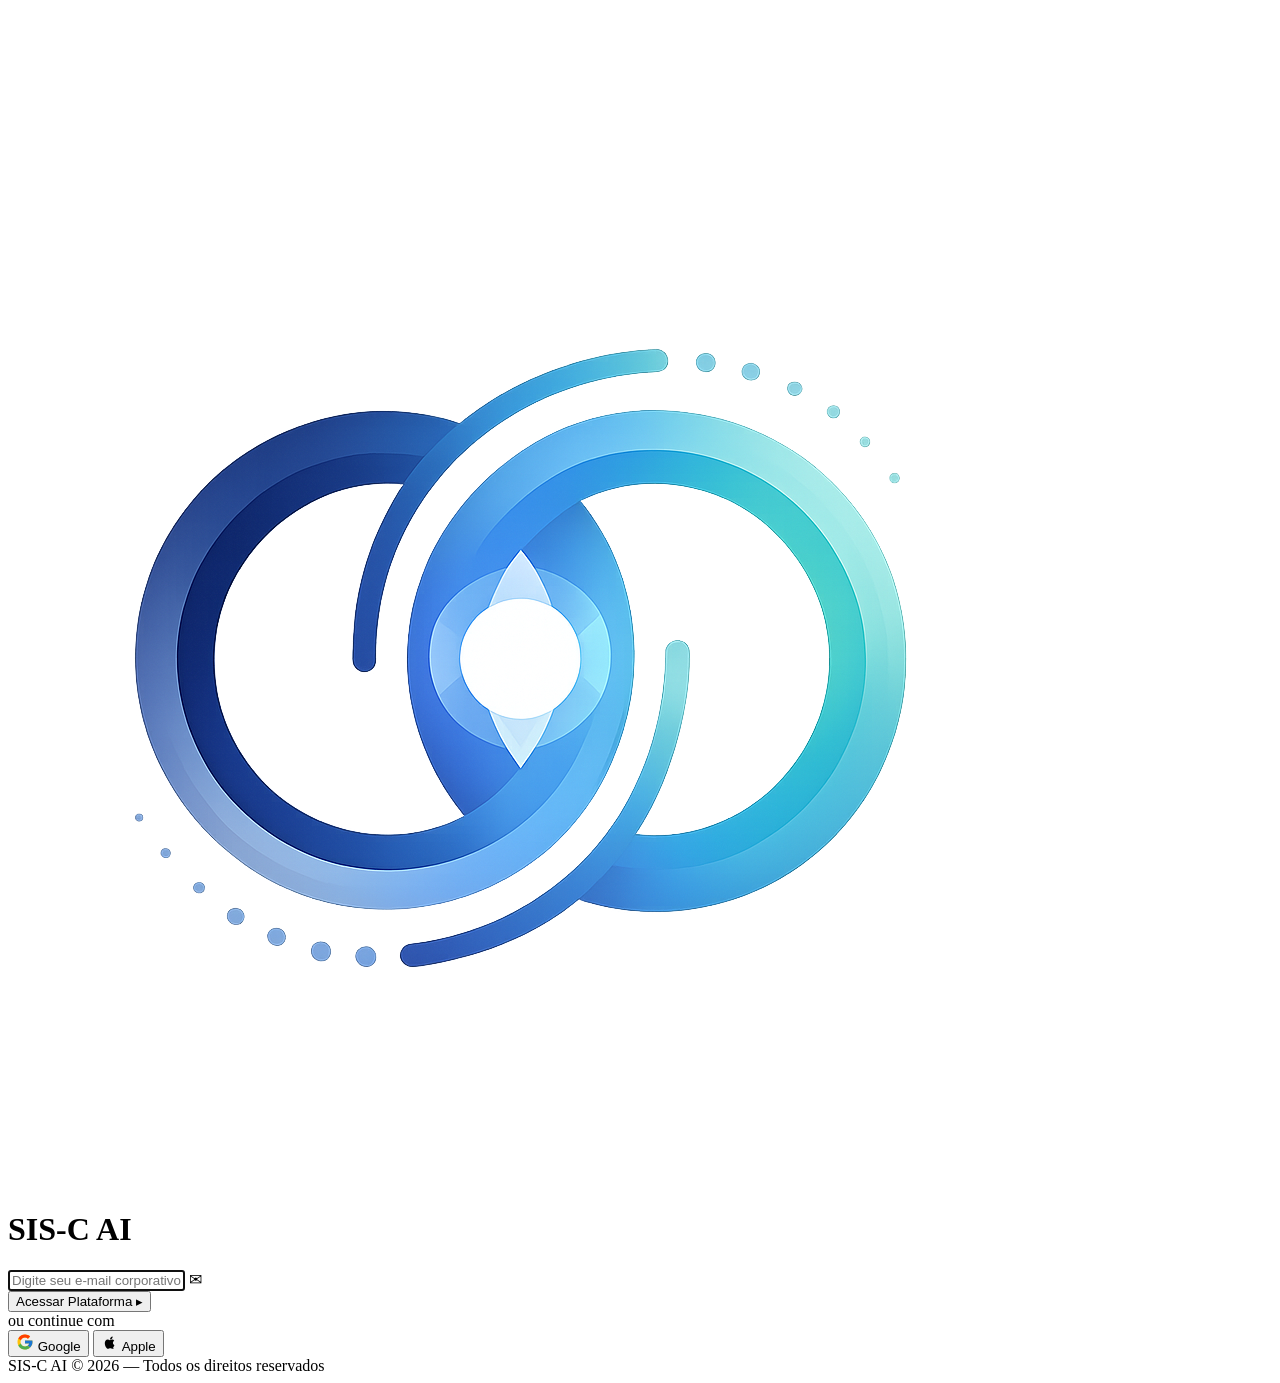
==== commit f73efca6: "Update index.html" ====
--- a/index.html
+++ b/index.html
@@ -1,2427 +1,248 @@
 <!DOCTYPE html>
 <html lang="pt-BR">
 <head>
-	<meta charset="UTF-8">
-	<meta name="viewport" content="width=device-width, initial-scale=1.0">
-	<title>SIS-C | Login</title>
-	<link rel="icon" href="icosis-c.png" type="image/x-icon">
-	<link rel="preconnect" href="https://fonts.googleapis.com">
-	<link rel="preconnect" href="https://fonts.gstatic.com" crossorigin>
-	<link href="https://fonts.googleapis.com/css2?family=Manrope:wght@400;500;600;700;800&family=Sora:wght@400;600;700;800&display=swap" rel="stylesheet">
-	<style>
-		:root {
-			--bg: #edf1f3;
-			--surface: rgba(255, 255, 255, 0.82);
-			--surface-strong: #ffffff;
-			--text: #1f3442;
-			--muted: #667786;
-			--line: rgba(31, 52, 66, 0.12);
-			--primary: #2f7fb3;
-			--primary-dark: #24648d;
-			--secondary: #1d4d42;
-			--shadow: 0 24px 80px rgba(31, 52, 66, 0.12);
-			--radius-xl: 28px;
-			--radius-lg: 20px;
-			--radius-md: 14px;
-		}
-
-		* {
-			box-sizing: border-box;
-			margin: 0;
-			padding: 0;
-		}
-
-		body {
-			min-height: 100vh;
-			font-family: "Manrope", sans-serif;
-			color: var(--text);
-			background:
-				radial-gradient(circle at top left, rgba(47, 127, 179, 0.18), transparent 28%),
-				radial-gradient(circle at bottom right, rgba(29, 77, 66, 0.14), transparent 24%),
-				linear-gradient(135deg, #f7f9fb 0%, #e9eef2 100%);
-			display: flex;
-			align-items: center;
-			justify-content: center;
-			padding: 32px;
-		}
-
-		button,
-		input {
-			font-family: inherit;
-		}
-
-		.app-stage {
-			width: min(1120px, 100%);
-			position: relative;
-		}
-
-		.app-stage.authenticated,
-		.app-stage.show-office-dev {
-			width: min(1480px, 100%);
-		}
-
-		.shell {
-			width: 100%;
-			min-height: 680px;
-			border: 1px solid rgba(255, 255, 255, 0.7);
-			border-radius: 36px;
-			background: rgba(255, 255, 255, 0.44);
-			box-shadow: var(--shadow);
-			backdrop-filter: blur(18px);
-			overflow: hidden;
-			display: grid;
-			grid-template-columns: 1.15fr 0.85fr;
-			position: relative;
-		}
-
-		.screen {
-			transition: opacity 0.35s ease, transform 0.35s ease;
-		}
-
-		.modules-screen {
-			display: none;
-			padding: 42px;
-			grid-template-columns: 1fr;
-			background: rgba(255, 255, 255, 0.52);
-		}
-
-		.development-screen {
-			display: none;
-			padding: 42px;
-			grid-template-columns: 1fr;
-			background: rgba(255, 255, 255, 0.56);
-		}
-
-		.app-stage.authenticated .login-screen {
-			display: none;
-		}
-
-		.app-stage.authenticated .modules-screen {
-			display: grid;
-			animation: rise 0.5s ease-out both;
-		}
-
-		.app-stage.show-office-dev .modules-screen {
-			display: none;
-		}
-
-		.app-stage.show-office-dev .development-screen {
-			display: grid;
-			animation: rise 0.45s ease-out both;
-		}
-
-		.shell::before,
-		.shell::after {
-			content: "";
-			position: absolute;
-			border-radius: 999px;
-			filter: blur(8px);
-			opacity: 0.7;
-		}
-
-		.shell::before {
-			width: 220px;
-			height: 220px;
-			background: rgba(47, 127, 179, 0.14);
-			top: -72px;
-			right: 24%;
-		}
-
-		.shell::after {
-			width: 260px;
-			height: 260px;
-			background: rgba(29, 77, 66, 0.12);
-			bottom: -120px;
-			left: -40px;
-		}
-
-		.hero,
-		.panel {
-			position: relative;
-			z-index: 1;
-		}
-
-		.hero {
-			padding: 72px;
-			display: flex;
-			flex-direction: column;
-			justify-content: space-between;
-			background: linear-gradient(180deg, rgba(255, 255, 255, 0.18), rgba(255, 255, 255, 0.04));
-		}
-
-		.badge {
-			width: fit-content;
-			padding: 10px 16px;
-			border-radius: 999px;
-			background: rgba(255, 255, 255, 0.72);
-			border: 1px solid rgba(31, 52, 66, 0.08);
-			color: var(--primary);
-			font-size: 0.85rem;
-			font-weight: 800;
-			letter-spacing: 0.08em;
-			text-transform: uppercase;
-		}
-
-		.headline {
-			display: grid;
-			gap: 24px;
-			max-width: 560px;
-			animation: rise 0.8s ease-out both;
-		}
-
-		.headline h1 {
-			font-size: clamp(2.8rem, 5vw, 4.6rem);
-			line-height: 0.96;
-			letter-spacing: -0.05em;
-			font-weight: 800;
-		}
-
-		.headline p {
-			font-size: 1.08rem;
-			line-height: 1.7;
-			color: var(--muted);
-			max-width: 520px;
-		}
-
-		.title-accent {
-			color: var(--secondary);
-			display: block;
-			margin-top: 10px;
-		}
-
-		.greetings {
-			display: flex;
-			align-items: center;
-			gap: 14px;
-			color: var(--muted);
-			font-size: 0.98rem;
-		}
-
-		.greetings strong {
-			color: var(--text);
-			display: block;
-			font-size: 1.05rem;
-		}
-
-		.greetings-mark {
-			width: 66px;
-			height: 66px;
-			border-radius: 20px;
-			background: radial-gradient(circle at center, rgba(255, 255, 255, 0.94), rgba(255, 255, 255, 0.55));
-			display: grid;
-			place-items: center;
-			box-shadow: 0 16px 30px rgba(47, 127, 179, 0.18);
-			border: 1px solid rgba(47, 127, 179, 0.12);
-		}
-
-		.panel {
-			padding: 40px;
-			display: flex;
-			align-items: center;
-			justify-content: center;
-		}
-
-		.login-card {
-			width: min(420px, 100%);
-			padding: 34px;
-			border-radius: var(--radius-xl);
-			background: var(--surface);
-			border: 1px solid rgba(255, 255, 255, 0.74);
-			box-shadow: 0 18px 56px rgba(20, 33, 61, 0.12);
-			backdrop-filter: blur(16px);
-			animation: rise 0.9s ease-out 0.1s both;
-		}
-
-		.login-card h2 {
-			font-size: 2rem;
-			font-weight: 800;
-			letter-spacing: -0.04em;
-			margin-bottom: 10px;
-		}
-
-		.login-card p {
-			color: var(--muted);
-			line-height: 1.6;
-			margin-bottom: 28px;
-		}
-
-		.form {
-			display: grid;
-			gap: 18px;
-		}
-
-		.field {
-			display: grid;
-			gap: 8px;
-		}
-
-		.field label {
-			font-size: 0.94rem;
-			font-weight: 700;
-		}
-
-		.field input {
-			width: 100%;
-			padding: 15px 16px;
-			border-radius: var(--radius-md);
-			border: 1px solid var(--line);
-			background: var(--surface-strong);
-			font: inherit;
-			color: var(--text);
-			transition: border-color 0.2s ease, box-shadow 0.2s ease, transform 0.2s ease;
-		}
-
-		.field input::placeholder {
-			color: #9ba7bc;
-		}
-
-		.field input:focus {
-			outline: none;
-			border-color: rgba(47, 127, 179, 0.4);
-			box-shadow: 0 0 0 4px rgba(47, 127, 179, 0.12);
-			transform: translateY(-1px);
-		}
-
-		.form-row {
-			display: flex;
-			align-items: center;
-			justify-content: space-between;
-			gap: 12px;
-			margin-top: 4px;
-			font-size: 0.92rem;
-		}
-
-		.checkbox {
-			display: inline-flex;
-			align-items: center;
-			gap: 10px;
-			color: var(--muted);
-		}
-
-		.checkbox input {
-			width: 16px;
-			height: 16px;
-			accent-color: var(--secondary);
-		}
-
-		.link {
-			color: var(--secondary);
-			text-decoration: none;
-			font-weight: 700;
-		}
-
-		.cta {
-			border: 0;
-			border-radius: 16px;
-			padding: 16px 18px;
-			font: inherit;
-			font-weight: 800;
-			letter-spacing: 0.01em;
-			cursor: pointer;
-			color: #ffffff;
-			background: linear-gradient(135deg, var(--secondary), #286151);
-			box-shadow: 0 18px 30px rgba(29, 77, 66, 0.24);
-			transition: transform 0.2s ease, box-shadow 0.2s ease, filter 0.2s ease;
-			margin-top: 8px;
-		}
-
-		.cta:hover {
-			transform: translateY(-2px);
-			filter: saturate(1.05);
-			box-shadow: 0 22px 34px rgba(29, 77, 66, 0.3);
-		}
-
-		.card-footer {
-			display: flex;
-			justify-content: center;
-			margin-top: 22px;
-			color: var(--muted);
-			font-size: 0.92rem;
-		}
-
-		.card-footer a {
-			color: var(--secondary);
-			font-weight: 800;
-			text-decoration: none;
-		}
-
-		.modules-shell {
-			display: grid;
-			gap: 28px;
-			height: 100%;
-		}
-
-		.modules-layout {
-			display: grid;
-			grid-template-columns: minmax(0, 1fr) 240px;
-			gap: 22px;
-			align-items: start;
-		}
-
-		.modules-main {
-			display: grid;
-			gap: 28px;
-		}
-
-		.modules-topbar {
-			display: flex;
-			justify-content: space-between;
-			align-items: center;
-			gap: 18px;
-			padding-bottom: 8px;
-			border-bottom: 1px solid rgba(20, 33, 61, 0.08);
-		}
-
-		.brand-block {
-			display: grid;
-			gap: 10px;
-		}
-
-		.brand-block h2 {
-			font-size: clamp(2rem, 4vw, 3.2rem);
-			line-height: 1;
-			letter-spacing: -0.05em;
-		}
-
-		.brand-block p {
-			max-width: 700px;
-			color: var(--muted);
-			font-size: 1.02rem;
-			line-height: 1.7;
-		}
-
-		.topbar-actions {
-			display: flex;
-			align-items: center;
-			gap: 12px;
-		}
-
-		.ghost-button {
-			border: 1px solid rgba(20, 33, 61, 0.12);
-			background: rgba(255, 255, 255, 0.7);
-			color: var(--text);
-			padding: 13px 18px;
-			border-radius: 14px;
-			font-size: 0.95rem;
-			font-weight: 800;
-			cursor: pointer;
-			transition: transform 0.2s ease, border-color 0.2s ease, box-shadow 0.2s ease;
-		}
-
-		.ghost-button:hover {
-			transform: translateY(-1px);
-			border-color: rgba(47, 127, 179, 0.26);
-			box-shadow: 0 12px 24px rgba(20, 33, 61, 0.08);
-		}
-
-		.modules-summary {
-			display: grid;
-			grid-template-columns: minmax(0, 1.15fr) minmax(280px, 0.85fr);
-			gap: 22px;
-		}
-
-		.modules-summary > * {
-			min-width: 0;
-		}
-
-		.summary-card,
-		.user-card,
-		.module-card {
-			border-radius: 26px;
-			background: rgba(255, 255, 255, 0.78);
-			border: 1px solid rgba(255, 255, 255, 0.72);
-			box-shadow: 0 18px 45px rgba(20, 33, 61, 0.09);
-		}
-
-		.summary-card {
-			padding: 28px;
-			display: grid;
-			gap: 18px;
-		}
-
-		.summary-card strong,
-		.user-card strong,
-		.module-card strong {
-			font-size: 0.92rem;
-			text-transform: uppercase;
-			letter-spacing: 0.08em;
-			color: var(--secondary);
-		}
-
-		.summary-card h3 {
-			font-size: clamp(1.8rem, 3vw, 2.5rem);
-			line-height: 1.05;
-			letter-spacing: -0.04em;
-		}
-
-		.summary-card p,
-		.user-card p,
-		.module-card p {
-			color: var(--muted);
-			line-height: 1.7;
-		}
-
-		.summary-pill-row {
-			display: flex;
-			flex-wrap: wrap;
-			gap: 12px;
-		}
-
-		.summary-pill {
-			padding: 11px 14px;
-			border-radius: 999px;
-			background: rgba(47, 127, 179, 0.08);
-			color: var(--primary-dark);
-			font-size: 0.9rem;
-			font-weight: 800;
-		}
-
-		.user-card {
-			padding: 24px;
-			display: grid;
-			gap: 14px;
-			align-content: space-between;
-		}
-
-		.user-card-header {
-			display: flex;
-			align-items: center;
-			gap: 14px;
-		}
-
-		.user-avatar {
-			width: 66px;
-			height: 66px;
-			border-radius: 18px;
-			background: radial-gradient(circle at center, rgba(255, 255, 255, 0.96), rgba(255, 255, 255, 0.72));
-			display: grid;
-			place-items: center;
-			box-shadow: 0 16px 30px rgba(47, 127, 179, 0.18);
-			border: 1px solid rgba(47, 127, 179, 0.12);
-		}
-
-		.sis-logo {
-			width: 40px;
-			height: 40px;
-			display: block;
-		}
-
-		.sis-logo.logo-large {
-			width: 54px;
-			height: 54px;
-		}
-
-		.sis-logo .logo-left {
-			stroke: url(#sisGradientLeft);
-		}
-
-		.sis-logo .logo-right {
-			stroke: url(#sisGradientRight);
-		}
-
-		.sis-logo .logo-core {
-			fill: url(#sisCoreGradient);
-		}
-
-		.sis-logo .logo-orbit {
-			fill: url(#sisOrbitGradient);
-		}
-
-		.sis-logo .logo-dot {
-			fill: url(#sisDotGradient);
-		}
-
-		.sis-logo .logo-center {
-			fill: #ffffff;
-		}
-
-		.module-grid {
-			display: grid;
-			grid-template-columns: repeat(4, minmax(0, 1fr));
-			gap: 18px;
-		}
-
-		.module-card {
-			padding: 26px;
-			display: grid;
-			gap: 18px;
-			min-height: 180px;
-			align-content: space-between;
-			position: relative;
-			overflow: hidden;
-			transition: transform 0.22s ease, box-shadow 0.22s ease, border-color 0.22s ease;
-		}
-
-		.module-card:hover {
-			transform: translateY(-5px);
-			border-color: rgba(47, 127, 179, 0.18);
-			box-shadow: 0 24px 54px rgba(20, 33, 61, 0.12);
-		}
-
-		.module-card.is-locked {
-			border-color: rgba(255, 145, 41, 0.42);
-			box-shadow: 0 24px 54px rgba(20, 33, 61, 0.14);
-		}
-
-		.module-card.is-locked::before {
-			content: "";
-			position: absolute;
-			inset: 0;
-			padding: 2px;
-			border-radius: 26px;
-			background: repeating-linear-gradient(
-				-45deg,
-				#ff9a2f 0 16px,
-				#121212 16px 32px
-			);
-			background-size: 180% 180%;
-			animation: cautionShift 6s linear infinite;
-			-webkit-mask: linear-gradient(#fff 0 0) content-box, linear-gradient(#fff 0 0);
-			mask: linear-gradient(#fff 0 0) content-box, linear-gradient(#fff 0 0);
-			-webkit-mask-composite: xor;
-			mask-composite: exclude;
-			pointer-events: none;
-		}
-
-		.module-card.is-locked::after {
-			content: "Em desenvolvimento";
-			position: absolute;
-			top: 16px;
-			right: -42px;
-			padding: 8px 48px;
-			background: repeating-linear-gradient(
-				-45deg,
-				#ff9a2f 0 12px,
-				#121212 12px 24px
-			);
-			color: #ffffff;
-			font-size: 0.68rem;
-			font-weight: 800;
-			letter-spacing: 0.12em;
-			text-transform: uppercase;
-			transform: rotate(34deg);
-			box-shadow: 0 10px 20px rgba(18, 18, 18, 0.22);
-			pointer-events: none;
-		}
-
-		.module-card.is-locked > * {
-			position: relative;
-			z-index: 1;
-		}
-
-		.lock-badge {
-			width: fit-content;
-			padding: 7px 12px;
-			border-radius: 999px;
-			display: inline-flex;
-			align-items: center;
-			gap: 8px;
-			background: rgba(255, 154, 47, 0.14);
-			border: 1px solid rgba(255, 154, 47, 0.32);
-			color: #8b4b10;
-			font-size: 0.76rem;
-			font-weight: 800;
-			letter-spacing: 0.05em;
-			text-transform: uppercase;
-		}
-
-		.lock-badge svg {
-			width: 14px;
-			height: 14px;
-			stroke: currentColor;
-			fill: none;
-			stroke-width: 2;
-			stroke-linecap: round;
-			stroke-linejoin: round;
-		}
-
-		.module-icon {
-			width: 56px;
-			height: 56px;
-			border-radius: 18px;
-			display: grid;
-			place-items: center;
-			font-size: 1.3rem;
-			font-weight: 800;
-			color: #fff;
-		}
-
-		.module-card[data-module="contabil"] .module-icon {
-			background: linear-gradient(135deg, #2f7fb3, #76a9ca);
-		}
-
-		.module-card[data-module="office"] .module-icon {
-			background: linear-gradient(135deg, #7c8b97, #aab5bd);
-		}
-
-		.module-card[data-module="fiscal"] .module-icon {
-			background: linear-gradient(135deg, #1d4d42, #3f7467);
-		}
-
-		.module-card[data-module="societario"] .module-icon {
-			background: linear-gradient(135deg, #4e6776, #8ba0ad);
-		}
-
-		.module-card h4 {
-			font-size: 1.3rem;
-			line-height: 1.1;
-			letter-spacing: -0.03em;
-		}
-
-		.module-link,
-		.office-button {
-			border: 0;
-			display: inline-flex;
-			align-items: center;
-			justify-content: center;
-			padding: 14px 16px;
-			border-radius: 14px;
-			background: #233845;
-			color: #fff;
-			font-size: 0.95rem;
-			font-weight: 800;
-			cursor: pointer;
-			transition: transform 0.2s ease, opacity 0.2s ease;
-			text-decoration: none;
-		}
-
-		.module-link:hover,
-		.office-button:hover {
-			transform: translateY(-1px);
-			opacity: 0.94;
-		}
-
-		.modules-sidebar {
-			position: sticky;
-			top: 42px;
-			padding: 22px;
-			border-radius: 26px;
-			background: rgba(255, 255, 255, 0.82);
-			border: 1px solid rgba(255, 255, 255, 0.72);
-			box-shadow: 0 18px 45px rgba(20, 33, 61, 0.09);
-			display: grid;
-			gap: 16px;
-		}
-
-		.modules-sidebar-title {
-			font-size: 0.82rem;
-			font-weight: 800;
-			letter-spacing: 0.08em;
-			text-transform: uppercase;
-			color: var(--secondary);
-		}
-
-		.modules-sidebar p {
-			color: var(--muted);
-			font-size: 0.94rem;
-			line-height: 1.6;
-		}
-
-		.sidebar-nav {
-			display: grid;
-			gap: 12px;
-		}
-
-		.sidebar-link {
-			display: grid;
-			gap: 4px;
-			padding: 16px;
-			border-radius: 18px;
-			text-decoration: none;
-			background: linear-gradient(135deg, rgba(47, 127, 179, 0.08), rgba(29, 77, 66, 0.08));
-			border: 1px solid rgba(47, 127, 179, 0.1);
-			transition: transform 0.2s ease, border-color 0.2s ease, box-shadow 0.2s ease;
-		}
-
-		.sidebar-link-header {
-			display: flex;
-			align-items: center;
-			gap: 12px;
-		}
-
-		.sidebar-icon {
-			width: 46px;
-			height: 46px;
-			border-radius: 16px;
-			display: grid;
-			place-items: center;
-			flex-shrink: 0;
-			position: relative;
-			overflow: hidden;
-		}
-
-		.sidebar-link[data-quick="msg"] .sidebar-icon {
-			background: linear-gradient(135deg, #1d4d42, #2f7fb3);
-			box-shadow: 0 14px 24px rgba(29, 77, 66, 0.18);
-		}
-
-		.sidebar-link[data-quick="mail"] .sidebar-icon {
-			background: linear-gradient(135deg, #2f7fb3, #4e6776);
-			box-shadow: 0 14px 24px rgba(47, 127, 179, 0.18);
-		}
-
-		.sidebar-icon svg {
-			width: 26px;
-			height: 26px;
-			stroke: #ffffff;
-			fill: none;
-			stroke-width: 1.8;
-			stroke-linecap: round;
-			stroke-linejoin: round;
-			position: relative;
-			z-index: 1;
-		}
-
-		.sidebar-icon::after {
-			content: "";
-			position: absolute;
-			inset: 8px;
-			border-radius: 12px;
-			border: 1px solid rgba(255, 255, 255, 0.18);
-		}
-
-		.sidebar-link:hover {
-			transform: translateY(-2px);
-			border-color: rgba(47, 127, 179, 0.18);
-			box-shadow: 0 16px 28px rgba(20, 33, 61, 0.08);
-		}
-
-		.sidebar-link strong {
-			font-size: 0.96rem;
-			letter-spacing: 0.02em;
-			color: var(--text);
-		}
-
-		.sidebar-link span {
-			font-size: 0.84rem;
-			color: var(--muted);
-		}
-
-		@media (max-width: 1180px) {
-			body {
-				padding: 24px;
-			}
-
-			.app-stage {
-				width: min(100%, 1040px);
-			}
-
-			.shell {
-				min-height: 640px;
-			}
-
-			.hero {
-				padding: 56px;
-			}
-
-			.modules-layout {
-				grid-template-columns: minmax(0, 1fr) 220px;
-			}
-
-			.module-grid {
-				grid-template-columns: repeat(2, minmax(0, 1fr));
-			}
-		}
-
-		.development-shell {
-			height: 100%;
-			display: grid;
-			grid-template-columns: minmax(0, 1.05fr) minmax(320px, 0.95fr);
-			gap: 24px;
-			align-items: stretch;
-		}
-
-		.development-copy,
-		.development-visual {
-			border-radius: 30px;
-			background: rgba(255, 255, 255, 0.8);
-			border: 1px solid rgba(255, 255, 255, 0.76);
-			box-shadow: 0 18px 45px rgba(20, 33, 61, 0.09);
-		}
-
-		.development-copy {
-			padding: 36px;
-			display: grid;
-			gap: 18px;
-			align-content: center;
-		}
-
-		.development-copy h2 {
-			font-size: clamp(2.3rem, 4vw, 3.6rem);
-			line-height: 0.98;
-			letter-spacing: -0.05em;
-		}
-
-		.development-copy p {
-			color: var(--muted);
-			line-height: 1.8;
-			max-width: 560px;
-		}
-
-		.development-copy p + p {
-			margin-top: -4px;
-		}
-
-		.development-actions {
-			display: flex;
-			gap: 14px;
-			flex-wrap: wrap;
-			margin-top: 8px;
-		}
-
-		.secondary-link {
-			display: inline-flex;
-			align-items: center;
-			justify-content: center;
-			padding: 14px 18px;
-			border-radius: 14px;
-			border: 1px solid rgba(31, 52, 66, 0.12);
-			color: var(--text);
-			text-decoration: none;
-			font-weight: 800;
-			background: rgba(255, 255, 255, 0.74);
-		}
-
-		.development-visual {
-			padding: 28px;
-			display: grid;
-			place-items: center;
-			overflow: hidden;
-			position: relative;
-		}
-
-		.orbit-wrap {
-			position: relative;
-			width: min(100%, 340px);
-			aspect-ratio: 1;
-			display: grid;
-			place-items: center;
-		}
-
-		.orbit-ring,
-		.orbit-ring::before,
-		.orbit-ring::after {
-			position: absolute;
-			border-radius: 50%;
-			border: 1px solid rgba(47, 127, 179, 0.18);
-			content: "";
-		}
-
-		.orbit-ring {
-			width: 78%;
-			height: 78%;
-			animation: spin 16s linear infinite;
-		}
-
-		.orbit-ring::before {
-			inset: -14%;
-			border-color: rgba(29, 77, 66, 0.14);
-			animation: spinReverse 11s linear infinite;
-		}
-
-		.orbit-ring::after {
-			inset: 14%;
-			border-color: rgba(124, 139, 151, 0.18);
-		}
-
-		.core-badge {
-			width: 140px;
-			height: 140px;
-			border-radius: 34px;
-			background: linear-gradient(135deg, var(--secondary), var(--primary));
-			box-shadow: 0 24px 40px rgba(29, 77, 66, 0.18);
-			display: grid;
-			place-items: center;
-			color: #fff;
-			font-size: 1rem;
-			font-weight: 800;
-			letter-spacing: 0.08em;
-			text-transform: uppercase;
-			text-align: center;
-			animation: pulseCard 2.6s ease-in-out infinite;
-		}
-
-		.float-dot {
-			position: absolute;
-			width: 18px;
-			height: 18px;
-			border-radius: 50%;
-			background: linear-gradient(135deg, var(--primary), #90b7d0);
-			box-shadow: 0 8px 18px rgba(47, 127, 179, 0.22);
-		}
-
-		.float-dot.dot-a {
-			top: 16%;
-			right: 22%;
-			animation: floatDot 4s ease-in-out infinite;
-		}
-
-		.float-dot.dot-b {
-			bottom: 18%;
-			left: 18%;
-			background: linear-gradient(135deg, var(--secondary), #4d7d71);
-			animation: floatDot 4.8s ease-in-out infinite 0.3s;
-		}
-
-		.float-dot.dot-c {
-			top: 50%;
-			left: 8%;
-			width: 12px;
-			height: 12px;
-			background: linear-gradient(135deg, #8998a3, #c2cbd1);
-			animation: floatDot 5.2s ease-in-out infinite 0.6s;
-		}
-
-		.status-chip {
-			width: fit-content;
-			padding: 10px 14px;
-			border-radius: 999px;
-			background: rgba(29, 77, 66, 0.08);
-			color: var(--secondary);
-			font-size: 0.9rem;
-			font-weight: 800;
-		}
-
-		@keyframes rise {
-			from {
-				opacity: 0;
-				transform: translateY(18px);
-			}
-			to {
-				opacity: 1;
-				transform: translateY(0);
-			}
-		}
-
-		@keyframes spin {
-			from {
-				transform: rotate(0deg);
-			}
-			to {
-				transform: rotate(360deg);
-			}
-		}
-
-		@keyframes spinReverse {
-			from {
-				transform: rotate(360deg);
-			}
-			to {
-				transform: rotate(0deg);
-			}
-		}
-
-		@keyframes pulseCard {
-			0%, 100% {
-				transform: scale(1);
-			}
-			50% {
-				transform: scale(1.04);
-			}
-		}
-
-		@keyframes floatDot {
-			0%, 100% {
-				transform: translateY(0);
-			}
-			50% {
-				transform: translateY(-12px);
-			}
-		}
-
-		@keyframes cautionShift {
-			from {
-				background-position: 0 0;
-			}
-			to {
-				background-position: 180% 0;
-			}
-		}
-
-		@media (max-width: 960px) {
-			body {
-				align-items: flex-start;
-			}
-
-			.shell {
-				grid-template-columns: 1fr;
-				min-height: auto;
-			}
-
-			.modules-screen {
-				padding: 28px;
-			}
-
-			.development-screen {
-				padding: 28px;
-			}
-
-			.hero {
-				padding: 44px 32px 18px;
-				gap: 36px;
-				justify-content: flex-start;
-			}
-
-			.panel {
-				padding: 16px 24px 32px;
-			}
-
-			.modules-topbar,
-			.modules-summary {
-				grid-template-columns: 1fr;
-				flex-direction: column;
-				align-items: flex-start;
-			}
-
-			.module-grid {
-				grid-template-columns: repeat(2, minmax(0, 1fr));
-			}
-
-			.modules-layout {
-				grid-template-columns: 1fr;
-				gap: 18px;
-			}
-
-			.modules-sidebar {
-				position: static;
-				order: -1;
-			}
-
-			.development-shell {
-				grid-template-columns: 1fr;
-			}
-		}
-
-		@media (max-width: 720px) {
-			body {
-				padding: 18px;
-			}
-
-			.app-stage {
-				width: 100%;
-			}
-
-			.hero {
-				padding: 32px 24px 12px;
-				gap: 28px;
-			}
-
-			.panel {
-				padding: 12px 18px 24px;
-			}
-
-			.modules-screen,
-			.development-screen {
-				padding: 22px;
-			}
-
-			.modules-topbar {
-				gap: 14px;
-			}
-
-			.modules-summary {
-				grid-template-columns: 1fr;
-			}
-
-			.module-grid {
-				grid-template-columns: 1fr;
-			}
-
-			.login-card,
-			.summary-card,
-			.user-card,
-			.module-card,
-			.modules-sidebar,
-			.development-copy,
-			.development-visual {
-				padding-left: 20px;
-				padding-right: 20px;
-			}
-
-			.modules-sidebar {
-				padding-top: 20px;
-				padding-bottom: 20px;
-			}
-		}
-
-		@media (max-width: 640px) {
-			body {
-				padding: 16px;
-			}
-
-			.shell {
-				min-height: auto;
-				border-radius: 28px;
-			}
-
-			.hero,
-			.panel {
-				padding-left: 20px;
-				padding-right: 20px;
-			}
-
-			.hero {
-				padding-top: 28px;
-			}
-
-			.headline h1 {
-				font-size: 2.3rem;
-			}
-
-			.login-card {
-				padding: 26px 22px;
-				border-radius: 22px;
-			}
-
-			.badge {
-				font-size: 0.74rem;
-				padding: 9px 13px;
-			}
-
-			.modules-screen {
-				padding: 18px;
-			}
-
-			.development-screen {
-				padding: 18px;
-			}
-
-			.summary-card,
-			.user-card,
-			.module-card,
-			.modules-sidebar,
-			.development-copy,
-			.development-visual {
-				border-radius: 22px;
-			}
-
-			.module-grid {
-				grid-template-columns: 1fr;
-			}
-
-			.modules-topbar {
-				align-items: stretch;
-			}
-
-			.topbar-actions,
-			.development-actions {
-				width: 100%;
-			}
-
-			.ghost-button,
-			.cta,
-			.secondary-link,
-			.module-link,
-			.office-button {
-				width: 100%;
-			}
-
-			.user-card-header,
-			.sidebar-link-header,
-			.greetings {
-				align-items: flex-start;
-			}
-
-			.sidebar-link {
-				padding: 14px;
-			}
-
-			.form-row {
-				flex-direction: column;
-				align-items: flex-start;
-			}
-		}
-
-		@media (max-width: 420px) {
-			body {
-				padding: 12px;
-			}
-
-			.shell {
-				border-radius: 24px;
-			}
-
-			.hero,
-			.panel,
-			.modules-screen,
-			.development-screen {
-				padding-left: 14px;
-				padding-right: 14px;
-			}
-
-			.headline h1,
-			.brand-block h2,
-			.development-copy h2 {
-				word-break: break-word;
-			}
-
-			.greetings-mark,
-			.user-avatar,
-			.module-icon {
-				width: 42px;
-				height: 42px;
-				border-radius: 14px;
-			}
-
-			.sis-logo.logo-large {
-				width: 34px;
-				height: 34px;
-			}
-
-			.sidebar-icon {
-				width: 42px;
-				height: 42px;
-				border-radius: 14px;
-			}
-		}
-
-		/* Visual refresh aligned with the new SIS-C dashboard direction */
-		:root {
-			--bg: #e5fbff;
-			--surface: rgba(255, 255, 255, 0.9);
-			--surface-strong: #ffffff;
-			--text: #15345f;
-			--muted: #6b85a7;
-			--line: rgba(17, 74, 160, 0.12);
-			--primary: #0f57d6;
-			--primary-dark: #093daa;
-			--secondary: #18cdc2;
-			/* Use arquivo local: url("./sua-imagem.jpg") ou link direto: url("https://seu-site.com/sua-imagem.jpg") */
-			--modules-bg-image: url("FUNDO_MODULOS.jpg");
-			--shadow: 0 32px 90px rgba(13, 65, 145, 0.16);
-		}
-
-		body {
-			background:
-				radial-gradient(circle at top left, rgba(15, 87, 214, 0.18), transparent 26%),
-				radial-gradient(circle at 78% 18%, rgba(24, 205, 194, 0.16), transparent 18%),
-				radial-gradient(circle at bottom right, rgba(24, 205, 194, 0.14), transparent 24%),
-				linear-gradient(135deg, #dffbfd 0%, #eef7ff 38%, #ecfff6 100%);
-		}
-		.shell {
-			border: 1px solid rgba(255, 255, 255, 0.72);
-			background: rgba(255, 255, 255, 0.42);
-			box-shadow: var(--shadow);
-		}
-		.shell::before {
-			background: rgba(15, 87, 214, 0.12);
-		}
-		.shell::after {
-			background: rgba(24, 205, 194, 0.14);
-		}
-		.hero {
-			background:
-				linear-gradient(180deg, rgba(255, 255, 255, 0.08), rgba(255, 255, 255, 0.02)),
-				linear-gradient(180deg, #0f57d6 0%, #0c48c0 56%, #18cdc2 100%);
-			color: #eff8ff;
-		}
-		.badge,
-		.summary-pill,
-		.lock-badge {
-			background: rgba(255, 255, 255, 0.16);
-			border: 1px solid rgba(255, 255, 255, 0.18);
-			color: #eef8ff;
-		}
-		.headline h1,
-		.brand-block h2,
-		.development-copy h2 {
-			font-family: "Sora", sans-serif;
-			color: #ffffff;
-			letter-spacing: -0.05em;
-		}
-		.title-accent {
-			color: #b9fff2;
-		}
-		.headline p,
-		.greetings,
-		.greetings strong {
-			color: rgba(239, 248, 255, 0.92);
-		}
-		.greetings-mark,
-		.user-avatar,
-		.sidebar-icon,
-		.module-icon {
-			background: linear-gradient(135deg, rgba(255, 255, 255, 0.94), rgba(220, 244, 255, 0.74));
-			border: 1px solid rgba(255, 255, 255, 0.28);
-			box-shadow: 0 18px 32px rgba(8, 48, 126, 0.18);
-		}
-		.panel,
-		.modules-screen,
-		.development-screen {
-			background: rgba(255, 255, 255, 0.52);
-		}
-		.login-card,
-		.summary-card,
-		.user-card,
-		.module-card,
-		.modules-sidebar,
-		.development-copy,
-		.development-visual {
-			background: linear-gradient(180deg, rgba(255,255,255,0.98), rgba(244,250,255,0.94));
-			border: 1px solid rgba(179, 214, 255, 0.66);
-			box-shadow: 0 22px 50px rgba(13, 65, 145, 0.12);
-		}
-		.login-card h2,
-		.brand-block h2,
-		.summary-card h3,
-		.module-card h4,
-		.modules-sidebar-title,
-		.development-copy h2,
-		.user-card strong,
-		.module-card strong {
-			color: var(--text);
-		}
-		.login-card p,
-		.brand-block p,
-		.summary-card p,
-		.user-card p,
-		.module-card p,
-		.modules-sidebar p,
-		.development-copy p,
-		.card-footer,
-		.greetings {
-			color: var(--muted);
-		}
-		.field input {
-			border: 1px solid rgba(165, 201, 243, 0.88);
-			background: rgba(255,255,255,0.96);
-			box-shadow: inset 0 1px 0 rgba(255,255,255,0.8);
-		}
-		.field input:focus {
-			border-color: rgba(15, 87, 214, 0.48);
-			box-shadow: 0 0 0 4px rgba(15, 87, 214, 0.1);
-		}
-		.cta,
-		.module-link,
-		.office-button {
-			background: linear-gradient(90deg, #0f57d6 0%, #1399e1 58%, #18cdc2 100%);
-			color: #ffffff;
-			box-shadow: 0 16px 28px rgba(13, 65, 145, 0.18);
-		}
-		.cta:hover,
-		.module-link:hover,
-		.office-button:hover {
-			filter: brightness(1.03);
-			transform: translateY(-2px);
-		}
-		.ghost-button {
-			background: #ffffff;
-			color: var(--primary-dark);
-			border: 1px solid rgba(132, 183, 245, 0.64);
-		}
-		.ghost-button:hover {
-			background: #eff7ff;
-		}
-		.module-card {
-			border-radius: 24px;
-		}
-		.module-card:hover {
-			box-shadow: 0 26px 54px rgba(13, 65, 145, 0.16);
-		}
-		.module-card::before,
-		.summary-card::before,
-		.user-card::before,
-		.modules-sidebar::before,
-		.development-copy::before,
-		.development-visual::before {
-			content: "";
-			position: absolute;
-			left: 0;
-			top: 0;
-			width: 100%;
-			height: 4px;
-			border-radius: 24px 24px 0 0;
-			background: linear-gradient(90deg, #0f57d6 0%, #1399e1 58%, #18cdc2 100%);
-		}
-		.summary-pill {
-			color: var(--primary-dark);
-			background: rgba(15, 87, 214, 0.08);
-			border-color: rgba(15, 87, 214, 0.12);
-		}
-		.modules-sidebar {
-			background: linear-gradient(180deg, #0f57d6 0%, #0c48c0 56%, #18cdc2 100%);
-			color: #eef8ff;
-		}
-		.modules-sidebar-title,
-		.sidebar-link strong {
-			color: #ffffff;
-		}
-		.modules-sidebar p,
-		.sidebar-link span {
-			color: rgba(239, 248, 255, 0.8);
-		}
-		.sidebar-link {
-			background: rgba(255, 255, 255, 0.1);
-			border: 1px solid rgba(255, 255, 255, 0.12);
-		}
-		.sidebar-link:hover {
-			background: rgba(255, 255, 255, 0.16);
-			transform: translateY(-1px);
-		}
-
-		/* Modules dashboard refresh inspired by a broad urban control-center composition */
-		.modules-screen {
-			padding: 0;
-			grid-template-columns: 1fr;
-			background:
-				linear-gradient(180deg, rgba(8, 18, 34, 0.2), rgba(8, 18, 34, 0.68)),
-				var(--modules-bg-image) center/cover no-repeat,
-				linear-gradient(180deg, #274863 0%, #3e5e75 24%, #28445b 58%, #162536 100%);
-			position: relative;
-			isolation: isolate;
-		}
-
-		.modules-screen::before {
-			content: "";
-			position: absolute;
-			inset: 0;
-			background:
-				linear-gradient(90deg, rgba(10, 23, 37, 0.78) 0, rgba(10, 23, 37, 0.32) 24%, rgba(10, 23, 37, 0.14) 46%, rgba(10, 23, 37, 0.58) 100%),
-				repeating-linear-gradient(90deg, transparent 0 11%, rgba(255, 210, 142, 0.08) 11.4% 11.8%, transparent 12.2% 21%),
-				linear-gradient(180deg, transparent 0 54%, rgba(7, 13, 22, 0.44) 54% 61%, rgba(7, 13, 22, 0.82) 61% 100%);
-			pointer-events: none;
-			z-index: 0;
-		}
-
-		.modules-screen::after {
-			content: "";
-			position: absolute;
-			left: 0;
-			right: 0;
-			bottom: 0;
-			height: 32%;
-			background:
-				linear-gradient(180deg, rgba(255,255,255,0) 0%, rgba(13, 20, 31, 0.16) 28%, rgba(8, 12, 20, 0.84) 100%),
-				repeating-linear-gradient(90deg, rgba(24, 38, 58, 0.94) 0 8%, rgba(45, 64, 86, 0.98) 8% 13%, rgba(16, 27, 41, 0.96) 13% 21%);
-			clip-path: polygon(0 34%, 4% 28%, 9% 42%, 14% 20%, 18% 36%, 24% 14%, 31% 44%, 36% 9%, 42% 31%, 47% 7%, 53% 39%, 58% 18%, 63% 48%, 69% 11%, 75% 41%, 81% 24%, 87% 46%, 92% 18%, 100% 38%, 100% 100%, 0 100%);
-			opacity: 0.92;
-			pointer-events: none;
-			z-index: 0;
-		}
-
-		.modules-dashboard {
-			position: relative;
-			z-index: 1;
-			display: grid;
-			gap: 28px;
-			padding: 22px 20px 24px;
-			min-height: 720px;
-		}
-
-		.dashboard-topbar {
-			display: flex;
-			justify-content: space-between;
-			align-items: center;
-			gap: 18px;
-			color: #f6fbff;
-		}
-
-		.dashboard-brandline {
-			display: flex;
-			align-items: center;
-			gap: 12px;
-			flex-wrap: wrap;
-		}
-
-		.dashboard-wordmark {
-			font-family: "Sora", sans-serif;
-			font-size: 1.15rem;
-			font-weight: 800;
-			letter-spacing: -0.03em;
-			color: #9df7cf;
-		}
-
-		.dashboard-companyline {
-			font-size: 0.82rem;
-			font-weight: 800;
-			letter-spacing: 0.08em;
-			text-transform: uppercase;
-			color: rgba(255, 255, 255, 0.74);
-		}
-
-		.dashboard-toolbar {
-			display: flex;
-			align-items: center;
-			gap: 10px;
-			flex-wrap: wrap;
-			justify-content: flex-end;
-		}
-
-		.dashboard-icon-btn {
-			width: 40px;
-			height: 40px;
-			border-radius: 14px;
-			display: inline-flex;
-			align-items: center;
-			justify-content: center;
-			background: rgba(255, 255, 255, 0.1);
-			border: 1px solid rgba(255, 255, 255, 0.14);
-			backdrop-filter: blur(10px);
-			transition: transform 0.2s ease, background 0.2s ease;
-		}
-
-		.dashboard-icon-btn:hover {
-			transform: translateY(-1px);
-			background: rgba(255, 255, 255, 0.18);
-		}
-
-		.dashboard-icon-btn svg {
-			width: 18px;
-			height: 18px;
-			stroke: #ffffff;
-			fill: none;
-			stroke-width: 1.8;
-			stroke-linecap: round;
-			stroke-linejoin: round;
-		}
-
-		.dashboard-user-pill {
-			display: inline-flex;
-			align-items: center;
-			gap: 10px;
-			padding: 6px 8px 6px 6px;
-			border-radius: 18px;
-			background: rgba(255, 255, 255, 0.12);
-			border: 1px solid rgba(255, 255, 255, 0.16);
-			backdrop-filter: blur(12px);
-		}
-
-		.dashboard-user-avatar {
-			width: 42px;
-			height: 42px;
-			border-radius: 14px;
-			box-shadow: none;
-			background: rgba(255, 255, 255, 0.92);
-		}
-
-		.dashboard-user-copy {
-			display: grid;
-			gap: 2px;
-		}
-
-		.dashboard-user-copy span {
-			font-size: 0.72rem;
-			text-transform: uppercase;
-			letter-spacing: 0.08em;
-			color: rgba(255, 255, 255, 0.68);
-		}
-
-		.dashboard-user-copy strong {
-			font-size: 0.92rem;
-			color: #ffffff;
-		}
-
-		.dashboard-logout {
-			background: rgba(255, 255, 255, 0.12);
-			color: #ffffff;
-			border-color: rgba(255, 255, 255, 0.18);
-		}
-
-		.dashboard-main {
-			display: grid;
-			grid-template-columns: 1fr;
-			gap: 22px;
-			align-items: start;
-			margin-top: 14px;
-		}
-
-		.dashboard-content {
-			display: grid;
-			gap: 22px;
-		}
-
-		.dashboard-copy {
-			display: grid;
-			gap: 8px;
-			max-width: 520px;
-			color: #ffffff;
-		}
-
-		.dashboard-kicker {
-			font-size: 0.82rem;
-			font-weight: 800;
-			letter-spacing: 0.08em;
-			text-transform: uppercase;
-			color: #1de3d7;
-		}
-
-		.dashboard-copy h2 {
-			font-family: "Sora", sans-serif;
-			font-size: clamp(2rem, 4vw, 3.2rem);
-			line-height: 0.98;
-			letter-spacing: -0.05em;
-		}
-
-		.dashboard-copy p {
-			font-size: 1rem;
-			line-height: 1.6;
-			color: rgba(244, 249, 255, 0.88);
-		}
-
-		.dashboard-module-grid {
-			grid-template-columns: repeat(4, minmax(0, 1fr));
-			gap: 16px;
-			align-items: stretch;
-		}
-
-		.dashboard-module-grid .module-card {
-			min-height: 220px;
-			padding: 22px 20px;
-			border-radius: 10px;
-			border: none;
-			box-shadow: 0 18px 36px rgba(5, 14, 28, 0.18);
-			color: #ffffff;
-			gap: 16px;
-		}
-
-		.dashboard-module-grid .module-card::before,
-		.dashboard-module-grid .module-card::after {
-			display: none;
-		}
-
-		.dashboard-module-grid .module-card:hover {
-			transform: translateY(-6px) scale(1.01);
-			box-shadow: 0 24px 48px rgba(5, 14, 28, 0.24);
-		}
-
-		.dashboard-module-grid .module-card strong,
-		.dashboard-module-grid .module-card h4,
-		.dashboard-module-grid .module-card p {
-			color: #ffffff;
-		}
-
-		.dashboard-module-grid .module-card strong {
-			font-size: 0.72rem;
-			letter-spacing: 0.08em;
-			opacity: 0.82;
-		}
-
-		.dashboard-module-grid .module-card h4 {
-			font-size: 1.42rem;
-		}
-
-		.dashboard-module-grid .module-card p {
-			font-size: 0.9rem;
-			line-height: 1.5;
-			opacity: 0.9;
-		}
-
-		.dashboard-module-grid .module-icon {
-			width: 34px;
-			height: 34px;
-			border-radius: 10px;
-			background: rgba(255, 255, 255, 0.14) !important;
-			box-shadow: none;
-			font-size: 1rem;
-		}
-
-		.dashboard-module-grid .module-link,
-		.dashboard-module-grid .office-button {
-			justify-content: flex-start;
-			padding: 0;
-			background: none;
-			box-shadow: none;
-			border-radius: 0;
-			font-size: 0.86rem;
-			font-weight: 800;
-			color: rgba(255, 255, 255, 0.96);
-		}
-
-		.dashboard-module-grid .module-link::after,
-		.dashboard-module-grid .office-button::after {
-			content: "↗";
-			margin-left: 8px;
-			font-size: 0.92rem;
-		}
-
-		.dashboard-module-grid .module-card[data-module="contabil"] {
-			background: linear-gradient(180deg, #2068c8 0%, #2e7fe1 100%);
-		}
-
-		.dashboard-module-grid .module-card[data-module="office"] {
-			background: linear-gradient(180deg, #f59d23 0%, #ffb03b 100%);
-		}
-
-		.dashboard-module-grid .module-card[data-module="fiscal"] {
-			background: linear-gradient(180deg, #18b9b8 0%, #1fd4cf 100%);
-		}
-
-		.dashboard-module-grid .module-card[data-module="societario"] {
-			background: linear-gradient(180deg, #ff5f4d 0%, #ff7761 100%);
-		}
-
-		.dashboard-module-grid .module-card.is-locked {
-			overflow: hidden;
-		}
-
-		.dashboard-module-grid .module-card.is-locked::after {
-			display: block;
-			content: "Em desenvolvimento";
-			position: absolute;
-			top: 12px;
-			right: 12px;
-			padding: 6px 10px;
-			border-radius: 999px;
-			background: rgba(9, 14, 23, 0.22);
-			box-shadow: none;
-			transform: none;
-			font-size: 0.62rem;
-			letter-spacing: 0.08em;
-		}
-
-		.dashboard-module-grid .lock-badge {
-			background: rgba(255, 255, 255, 0.14);
-			border-color: rgba(255, 255, 255, 0.18);
-			color: #ffffff;
-		}
-
-		.dashboard-support-row {
-			display: grid;
-			grid-template-columns: repeat(3, minmax(0, 1fr));
-			gap: 16px;
-			align-items: stretch;
-		}
-
-		.dashboard-support-card {
-			padding: 22px;
-			border-radius: 18px;
-			background: rgba(255, 255, 255, 0.9);
-			border: 1px solid rgba(255, 255, 255, 0.72);
-			box-shadow: 0 18px 34px rgba(7, 17, 29, 0.16);
-			display: grid;
-			gap: 12px;
-		}
-
-		.dashboard-support-card.is-external {
-			align-content: space-between;
-			min-height: 220px;
-		}
-
-		.dashboard-section-title {
-			font-size: 0.84rem;
-			font-weight: 800;
-			letter-spacing: 0.08em;
-			text-transform: uppercase;
-			color: rgba(241, 249, 255, 0.76);
-		}
-
-		.dashboard-section-heading {
-			display: grid;
-			gap: 8px;
-			max-width: 760px;
-		}
-
-		.dashboard-section-heading h3 {
-			font-family: "Sora", sans-serif;
-			font-size: clamp(1.4rem, 3vw, 2rem);
-			line-height: 1.02;
-			letter-spacing: -0.04em;
-			color: #ffffff;
-		}
-
-		.dashboard-section-heading p {
-			color: rgba(241, 249, 255, 0.84);
-			line-height: 1.6;
-		}
-
-		.dashboard-support-icon {
-			width: 54px;
-			height: 54px;
-			border-radius: 18px;
-			display: inline-flex;
-			align-items: center;
-			justify-content: center;
-			background: linear-gradient(135deg, rgba(15, 87, 214, 0.16), rgba(24, 205, 194, 0.16));
-			color: #0d4e98;
-			font-size: 1.2rem;
-			font-weight: 800;
-		}
-
-		.dashboard-support-label {
-			display: grid;
-			gap: 4px;
-		}
-
-		.dashboard-support-label span {
-			font-size: 0.76rem;
-			font-weight: 800;
-			letter-spacing: 0.08em;
-			text-transform: uppercase;
-			color: #3d6b97;
-		}
-
-		.dashboard-support-label h4 {
-			font-size: 1.26rem;
-			letter-spacing: -0.03em;
-			color: #123e66;
-		}
-
-		.dashboard-support-button {
-			border: none;
-			padding: 14px 16px;
-			border-radius: 14px;
-			background: linear-gradient(90deg, #0f57d6 0%, #18cdc2 100%);
-			color: #ffffff;
-			font: inherit;
-			font-weight: 800;
-			cursor: pointer;
-			box-shadow: 0 14px 26px rgba(13, 65, 145, 0.18);
-		}
-
-		.dashboard-support-card strong {
-			font-size: 0.9rem;
-			text-transform: uppercase;
-			letter-spacing: 0.08em;
-			color: #114a8f;
-		}
-
-		.dashboard-support-card p {
-			color: #47627f;
-			line-height: 1.6;
-		}
-
-		.dashboard-support-card.is-contrast {
-			background: rgba(11, 24, 39, 0.76);
-			border-color: rgba(255, 255, 255, 0.14);
-		}
-
-		.dashboard-support-card.is-contrast strong,
-		.dashboard-support-card.is-contrast p {
-			color: #f3f8fd;
-		}
-
-		@media (max-width: 1080px) {
-			.dashboard-module-grid {
-				grid-template-columns: repeat(2, minmax(160px, 1fr));
-			}
-
-			.dashboard-support-row {
-				grid-template-columns: 1fr;
-			}
-		}
-
-		@media (max-width: 780px) {
-			.modules-dashboard {
-				padding: 16px;
-			}
-
-			.dashboard-topbar,
-			.dashboard-toolbar {
-				align-items: stretch;
-				justify-content: flex-start;
-			}
-
-			.dashboard-topbar {
-				flex-direction: column;
-			}
-
-			.dashboard-module-grid,
-			.dashboard-support-row {
-				grid-template-columns: 1fr;
-			}
-
-			.dashboard-user-pill,
-			.dashboard-logout,
-			.dashboard-support-button {
-				width: 100%;
-			}
-		}
-	</style>
+  <meta charset="UTF-8" />
+  <meta name="viewport" content="width=device-width, initial-scale=1.0" />
+  <link rel="icon" href="icosis-c.png" />
+  <link rel="preconnect" href="https://fonts.googleapis.com" />
+  <link rel="preconnect" href="https://fonts.gstatic.com" crossorigin />
+  <link href="https://fonts.googleapis.com/css2?family=Manrope:wght@400;500;600;700;800&family=Sora:wght@400;600;700;800&display=swap" rel="stylesheet" />
+  <link rel="stylesheet" href="login.css" />
+  <title>SIS-C AI · Login</title>
 </head>
 <body>
-	<div class="app-stage" id="appStage">
-		<main class="shell screen login-screen">
-			<section class="hero">
-				<span class="badge">Ecossistema SIS-C AI</span>
-
-				<div class="headline">
-					<h1>
-						BEM VINDO AO
-						<span class="title-accent">ECOSSISTEMA SIS-C AI</span>
-					</h1>
-					<p>
-						Centralize o acesso aos seus modulos com uma experiencia objetiva, clara e pronta para a rotina financeira, contabil e operacional.
-					</p>
-				</div>
-
-				<div class="greetings">
-					<div class="greetings-mark" aria-hidden="true">
-						<svg class="sis-logo logo-large" viewBox="0 0 100 100" role="presentation">
-							<defs>
-								<linearGradient id="sisGradientLeft" x1="12%" y1="15%" x2="75%" y2="85%">
-									<stop offset="0%" stop-color="#9ebde4"></stop>
-									<stop offset="55%" stop-color="#305fb8"></stop>
-									<stop offset="100%" stop-color="#143b8f"></stop>
-								</linearGradient>
-								<linearGradient id="sisGradientRight" x1="18%" y1="18%" x2="88%" y2="84%">
-									<stop offset="0%" stop-color="#66aef0"></stop>
-									<stop offset="60%" stop-color="#34b8dd"></stop>
-									<stop offset="100%" stop-color="#b0eff3"></stop>
-								</linearGradient>
-								<radialGradient id="sisCoreGradient" cx="50%" cy="50%" r="50%">
-									<stop offset="0%" stop-color="#dff5ff"></stop>
-									<stop offset="100%" stop-color="#4a8df0"></stop>
-								</radialGradient>
-								<radialGradient id="sisOrbitGradient" cx="50%" cy="50%" r="50%">
-									<stop offset="0%" stop-color="#ffffff" stop-opacity="0.9"></stop>
-									<stop offset="100%" stop-color="#e7f3ff" stop-opacity="0.2"></stop>
-								</radialGradient>
-								<linearGradient id="sisDotGradient" x1="0%" y1="0%" x2="100%" y2="100%">
-									<stop offset="0%" stop-color="#d8f7ff"></stop>
-									<stop offset="100%" stop-color="#7bc4ea"></stop>
-								</linearGradient>
-							</defs>
-							<path class="logo-left" d="M31 25c-14 0-25 11-25 25s11 25 25 25c13.4 0 24.4-10.3 25-23.6" stroke-width="8" stroke-linecap="round" fill="none"></path>
-							<path class="logo-right" d="M69 25c14 0 25 11 25 25S83 75 69 75c-7.4 0-14.1-3.1-18.7-8.2" stroke-width="8" stroke-linecap="round" fill="none"></path>
-							<path class="logo-left" d="M34 83c11.8-2.3 21.8-10.4 26.3-21.5 1.6-3.9 2.4-8.1 2.4-12.4" stroke-width="6" stroke-linecap="round" fill="none"></path>
-							<path class="logo-right" d="M65 17c-11.6 2.3-21.5 10.1-26.1 20.8-1.8 4.1-2.6 8.4-2.6 12.7" stroke-width="6" stroke-linecap="round" fill="none"></path>
-							<ellipse class="logo-orbit" cx="50" cy="50" rx="17" ry="22"></ellipse>
-							<path class="logo-core" d="M50 30c5.6 7.3 9 13.8 9 20s-3.4 12.7-9 20c-5.6-7.3-9-13.8-9-20s3.4-12.7 9-20Z"></path>
-							<circle class="logo-center" cx="50" cy="50" r="8.8"></circle>
-							<circle class="logo-dot" cx="83" cy="18" r="1.8"></circle>
-							<circle class="logo-dot" cx="88.5" cy="22.8" r="1.45"></circle>
-							<circle class="logo-dot" cx="92.2" cy="29" r="1.1"></circle>
-							<circle class="logo-dot" cx="17" cy="82" r="1.5"></circle>
-							<circle class="logo-dot" cx="22.5" cy="86.5" r="1.95"></circle>
-							<circle class="logo-dot" cx="28.5" cy="89" r="2.25"></circle>
-						</svg>
-					</div>
-					<div>
-						<strong>Ola, seja bem-vindo.</strong>
-						Acesse sua conta para continuar no ambiente SIS-C.
-					</div>
-				</div>
-			</section>
-
-			<section class="panel">
-				<div class="login-card">
-					<h2>Entrar</h2>
-					<p>Informe seus dados para acessar o portal com seguranca e rapidez.</p>
-
-					<form class="form" id="loginForm">
-						<div class="field">
-							<label for="email">E-mail</label>
-							<input id="email" name="email" type="email" placeholder="seuemail@empresa.com.br">
-						</div>
-
-						<div class="field">
-							<label for="password">Senha</label>
-							<input id="password" name="password" type="password" placeholder="Digite sua senha">
-						</div>
-
-						<div class="form-row">
-							<label class="checkbox" for="remember">
-								<input id="remember" name="remember" type="checkbox">
-								Manter conectado
-							</label>
-							<a class="link" href="#">Esqueci minha senha</a>
-						</div>
-
-						<button class="cta" type="submit">Acessar plataforma</button>
-					</form>
-
-					<div class="card-footer">
-						Precisa de suporte?&nbsp;<a href="#">Fale com a equipe SIS-C</a>
-					</div>
-				</div>
-			</section>
-		</main>
-
-		<main class="shell screen modules-screen" aria-live="polite">
-			<div class="modules-dashboard">
-				<header class="dashboard-topbar">
-					<div class="dashboard-brandline">
-						<div class="dashboard-wordmark">SIS-C AI</div>
-						<div class="dashboard-companyline">Central inteligente de modulos</div>
-					</div>
-					<div class="dashboard-toolbar">
-						<a class="dashboard-icon-btn" href="indexmsg.html" id="msgLink" aria-label="SIS-C MSG - WhatsApp Web" target="_self">
-							<svg viewBox="0 0 24 24" role="presentation">
-								<path d="M4.5 18.5 6.2 15a7.4 7.4 0 1 1 3.1 2.4Z"></path>
-								<path d="M8.5 10.5h7"></path>
-								<path d="M8.5 13.5h4.5"></path>
-							</svg>
-						</a>
-						<a class="dashboard-icon-btn" href="indexEmail.html" id="mailLink" aria-label="SIS-C MAIL" target="_self">
-							<svg viewBox="0 0 24 24" role="presentation">
-								<rect x="3.5" y="6" width="17" height="12" rx="2"></rect>
-								<path d="m4.5 7 7.5 6 7.5-6"></path>
-							</svg>
-						</a>
-						<div class="dashboard-user-pill">
-							<div class="user-avatar dashboard-user-avatar" id="userAvatar" aria-hidden="true">
-								<svg class="sis-logo" viewBox="0 0 100 100" role="presentation">
-									<defs>
-										<linearGradient id="sisGradientLeftUser" x1="12%" y1="15%" x2="75%" y2="85%">
-											<stop offset="0%" stop-color="#9ebde4"></stop>
-											<stop offset="55%" stop-color="#305fb8"></stop>
-											<stop offset="100%" stop-color="#143b8f"></stop>
-										</linearGradient>
-										<linearGradient id="sisGradientRightUser" x1="18%" y1="18%" x2="88%" y2="84%">
-											<stop offset="0%" stop-color="#66aef0"></stop>
-											<stop offset="60%" stop-color="#34b8dd"></stop>
-											<stop offset="100%" stop-color="#b0eff3"></stop>
-										</linearGradient>
-										<radialGradient id="sisCoreGradientUser" cx="50%" cy="50%" r="50%">
-											<stop offset="0%" stop-color="#dff5ff"></stop>
-											<stop offset="100%" stop-color="#4a8df0"></stop>
-										</radialGradient>
-										<radialGradient id="sisOrbitGradientUser" cx="50%" cy="50%" r="50%">
-											<stop offset="0%" stop-color="#ffffff" stop-opacity="0.9"></stop>
-											<stop offset="100%" stop-color="#e7f3ff" stop-opacity="0.2"></stop>
-										</radialGradient>
-										<linearGradient id="sisDotGradientUser" x1="0%" y1="0%" x2="100%" y2="100%">
-											<stop offset="0%" stop-color="#d8f7ff"></stop>
-											<stop offset="100%" stop-color="#7bc4ea"></stop>
-										</linearGradient>
-									</defs>
-									<path d="M31 25c-14 0-25 11-25 25s11 25 25 25c13.4 0 24.4-10.3 25-23.6" stroke="url(#sisGradientLeftUser)" stroke-width="8" stroke-linecap="round" fill="none"></path>
-									<path d="M69 25c14 0 25 11 25 25S83 75 69 75c-7.4 0-14.1-3.1-18.7-8.2" stroke="url(#sisGradientRightUser)" stroke-width="8" stroke-linecap="round" fill="none"></path>
-									<path d="M34 83c11.8-2.3 21.8-10.4 26.3-21.5 1.6-3.9 2.4-8.1 2.4-12.4" stroke="url(#sisGradientLeftUser)" stroke-width="6" stroke-linecap="round" fill="none"></path>
-									<path d="M65 17c-11.6 2.3-21.5 10.1-26.1 20.8-1.8 4.1-2.6 8.4-2.6 12.7" stroke="url(#sisGradientRightUser)" stroke-width="6" stroke-linecap="round" fill="none"></path>
-									<ellipse cx="50" cy="50" rx="17" ry="22" fill="url(#sisOrbitGradientUser)"></ellipse>
-									<path d="M50 30c5.6 7.3 9 13.8 9 20s-3.4 12.7-9 20c-5.6-7.3-9-13.8-9-20s3.4-12.7 9-20Z" fill="url(#sisCoreGradientUser)"></path>
-									<circle cx="50" cy="50" r="8.8" fill="#ffffff"></circle>
-									<circle cx="83" cy="18" r="1.8" fill="url(#sisDotGradientUser)"></circle>
-									<circle cx="88.5" cy="22.8" r="1.45" fill="url(#sisDotGradientUser)"></circle>
-									<circle cx="92.2" cy="29" r="1.1" fill="url(#sisDotGradientUser)"></circle>
-									<circle cx="17" cy="82" r="1.5" fill="url(#sisDotGradientUser)"></circle>
-									<circle cx="22.5" cy="86.5" r="1.95" fill="url(#sisDotGradientUser)"></circle>
-									<circle cx="28.5" cy="89" r="2.25" fill="url(#sisDotGradientUser)"></circle>
-								</svg>
-							</div>
-							<div class="dashboard-user-copy">
-								<span>Operador conectado</span>
-								<strong id="userIdentity">Aguardando identificacao</strong>
-							</div>
-						</div>
-						<button class="ghost-button dashboard-logout" type="button" id="logoutButton">Sair</button>
-					</div>
-				</header>
-
-				<div class="dashboard-main">
-					<section class="dashboard-content">
-						<div class="dashboard-copy">
-							<span class="dashboard-kicker">Area de modulos</span>
-							<h2>Ola, <span id="dashboardGreetingName">contador</span>!</h2>
-							<p>Em que rotina voce vai trabalhar hoje? Escolha o modulo SIS-C ideal para abrir o ambiente certo sem perder contexto.</p>
-						</div>
-
-						<section class="module-grid dashboard-module-grid">
-							<article class="module-card" data-module="contabil">
-								<div class="module-icon">C</div>
-								<div>
-									<strong>Modulo 01</strong>
-									<h4>CONTABIL</h4>
-									<p>Fluxos de lancamentos, conciliacao, analises e produtividade contabil.</p>
-								</div>
-								<a class="module-link" id="contabilLink" href="indexC.html" target="_self">Entrar no modulo</a>
-							</article>
-
-							<article class="module-card is-locked" data-module="office">
-								<div class="module-icon">O</div>
-								<div>
-									<strong>Modulo 02</strong>
-									<h4>OFFICE</h4>
-									<p>Organizacao operacional, documentos e automacoes internas em desenvolvimento.</p>
-								</div>
-								<button class="office-button" id="officeButton" type="button">Em desenvolvimento</button>
-							</article>
-
-							<article class="module-card" data-module="fiscal">
-								<div class="module-icon">F</div>
-								<div>
-									<strong>Modulo 03</strong>
-									<h4>FISCAL</h4>
-									<p>Apuracao, obrigacoes e inteligencia fiscal integradas ao ecossistema.</p>
-								</div>
-								<a class="module-link" id="fiscalLink" href="indexF.html" target="_self">Entrar no modulo</a>
-							</article>
-
-							<article class="module-card" data-module="societario">
-								<div class="module-icon">S</div>
-								<div>
-									<strong>Modulo 04</strong>
-									<h4>SOCIETARIO</h4>
-									<p>Documentacao societaria, controle de atos e acompanhamento juridico.</p>
-								</div>
-								<a class="module-link" id="societarioLink" href="indexS.html" target="_self">Entrar no modulo</a>
-							</article>
-						</section>
-
-						<div class="dashboard-section-heading">
-							<span class="dashboard-section-title">Sistemas externos</span>
-							<h3>Atalhos organizados para os canais e plataformas complementares do ecossistema.</h3>
-							<p>Na parte inferior ficam as conexoes externas do SIS-C para mensagens, e-mail e operacao financeira.</p>
-						</div>
-
-						<div class="dashboard-support-row">
-							<article class="dashboard-support-card is-external">
-								<div class="dashboard-support-icon">M</div>
-								<div class="dashboard-support-label">
-									<span>Sistema externo</span>
-									<h4>SIS-C MSG</h4>
-								</div>
-								<p>Sistema de WhatsApp Web do ecossistema para mensagens, atendimento e fluxo colaborativo.</p>
-								<button class="dashboard-support-button" type="button" onclick="document.getElementById('msgLink').click()">Abrir SIS-C MSG</button>
-							</article>
-
-							<article class="dashboard-support-card is-external">
-								<div class="dashboard-support-icon">E</div>
-								<div class="dashboard-support-label">
-									<span>Sistema externo</span>
-									<h4>SIS-C EMAIL</h4>
-								</div>
-								<p>Correio do ecossistema para notificacoes, triagem e produtividade de equipe.</p>
-								<button class="dashboard-support-button" type="button" onclick="document.getElementById('mailLink').click()">Abrir SIS-C EMAIL</button>
-							</article>
-
-							<article class="dashboard-support-card is-external">
-								<div class="dashboard-support-icon">F</div>
-								<div class="dashboard-support-label">
-									<span>Sistema externo</span>
-									<h4>SIS-C F</h4>
-								</div>
-								<p>Sistema financeiro do ecossistema, ligado ao arquivo indexFinanceiro.html para operacao integrada de caixa, agenda e controle.</p>
-								<a class="dashboard-support-button" href="indexFinanceiro.html" id="financeLink" target="_self">Abrir SIS-C F</a>
-							</article>
-						</div>
-					</section>
-				</div>
-			</div>
-		</main>
-
-		<main class="shell screen development-screen" aria-live="polite">
-			<div class="development-shell">
-				<section class="development-copy">
-					<span class="badge" id="developmentBadge">Modulo Office</span>
-					<span class="status-chip" id="developmentStatus">Em desenvolvimento</span>
-					<h2 id="developmentTitle">O modulo Office ainda esta em construcao.</h2>
-					<p id="developmentDescription">Estamos finalizando a experiencia desta area para disponibilizar um ambiente mais completo, estavel e alinhado com o ecossistema SIS-C.</p>
-					<p id="developmentDetails">Enquanto isso, voce pode voltar para a selecao de modulos e seguir para as demais areas ja disponiveis.</p>
-					<div class="development-actions">
-						<button class="cta" id="backToModulesButton" type="button">Voltar para modulos</button>
-						<button class="ghost-button" id="backToLoginFromDev" type="button">Sair para login</button>
-					</div>
-				</section>
-
-				<section class="development-visual" aria-hidden="true">
-					<div class="orbit-wrap">
-						<div class="orbit-ring"></div>
-						<div class="core-badge">Office<br>Em breve</div>
-						<div class="float-dot dot-a"></div>
-						<div class="float-dot dot-b"></div>
-						<div class="float-dot dot-c"></div>
-					</div>
-				</section>
-			</div>
-		</main>
-	</div>
-
-	<script>
-		const MODULE_LINKS = {
-			contabil: "indexC.html",
-			fiscal: "indexF.html",
-			societario: "indexS.html",
-			msg: "indexmsg.html",
-			mail: "indexEmail.html",
-			finance: "indexFinanceiro.html"
-		};
-
-		const DEVELOPMENT_MODULES = new Set(["office"]);
-
-		const DEVELOPMENT_CONTENT = {
-			office: {
-				badge: "Modulo Office",
-				status: "Em desenvolvimento",
-				title: "O modulo Office ainda esta em construcao.",
-				description: "Estamos finalizando a experiencia desta area para disponibilizar um ambiente mais completo, estavel e alinhado com o ecossistema SIS-C.",
-				details: "Enquanto isso, voce pode voltar para a selecao de modulos e seguir para as demais areas ja disponiveis."
-			},
-			fiscal: {
-				badge: "Modulo Fiscal",
-				status: "Em desenvolvimento",
-				title: "O modulo Fiscal ainda esta em desenvolvimento.",
-				description: "Esta area esta sendo preparada para entregar uma operacao fiscal mais clara, estavel e integrada ao restante do ecossistema SIS-C.",
-				details: "Assim que for liberado, o modulo estara disponivel nesta mesma central de acesso."
-			},
-			msg: {
-				badge: "SIS-C MSG",
-				status: "Nova plataforma em desenvolvimento",
-				title: "O SIS-C MSG esta em desenvolvimento.",
-				description: "Esta sera a nova plataforma de comunicacao do ecossistema, no estilo de um mensageiro corporativo moderno, com uma experiencia ainda mais forte e inteligente.",
-				details: "A proposta e entregar um ambiente de mensagens muito melhor, com recursos de IA para acelerar a rotina e organizar interacoes com mais contexto."
-			},
-			mail: {
-				badge: "SIS-C EMAIL",
-				status: "Em desenvolvimento",
-				title: "O SIS-C EMAIL esta em desenvolvimento.",
-				description: "O correio do ecossistema esta sendo construido para centralizar notificacoes, comunicacoes e fluxos importantes em um unico ambiente.",
-				details: "A plataforma tambem contara com IA para apoiar leitura, organizacao e produtividade no tratamento dos e-mails."
-			},
-			finance: {
-				badge: "SIS-C F",
-				status: "Sistema financeiro em desenvolvimento",
-				title: "O SIS-C F ainda esta em desenvolvimento.",
-				description: "Esta sera a central financeira do ecossistema, conectando operacao de caixa, acompanhamento e inteligencia de rotinas financeiras.",
-				details: "Assim que estiver disponivel, o acesso sera liberado nesta mesma area de sistemas externos."
-			}
-		};
-
-		const appStage = document.getElementById("appStage");
-		const loginForm = document.getElementById("loginForm");
-		const logoutButton = document.getElementById("logoutButton");
-		const officeButton = document.getElementById("officeButton");
-		const backToModulesButton = document.getElementById("backToModulesButton");
-		const backToLoginFromDev = document.getElementById("backToLoginFromDev");
-		const contabilLink = document.getElementById("contabilLink");
-		const fiscalLink = document.getElementById("fiscalLink");
-		const societarioLink = document.getElementById("societarioLink");
-		const msgLink = document.getElementById("msgLink");
-		const mailLink = document.getElementById("mailLink");
-		const financeLink = document.getElementById("financeLink");
-		const userIdentity = document.getElementById("userIdentity");
-		const userAvatar = document.getElementById("userAvatar");
-		const dashboardGreetingName = document.getElementById("dashboardGreetingName");
-		const developmentBadge = document.getElementById("developmentBadge");
-		const developmentStatus = document.getElementById("developmentStatus");
-		const developmentTitle = document.getElementById("developmentTitle");
-		const developmentDescription = document.getElementById("developmentDescription");
-		const developmentDetails = document.getElementById("developmentDetails");
-
-		contabilLink.href = MODULE_LINKS.contabil;
-		fiscalLink.href = MODULE_LINKS.fiscal;
-		societarioLink.href = MODULE_LINKS.societario;
-		msgLink.href = MODULE_LINKS.msg;
-		mailLink.href = MODULE_LINKS.mail;
-		financeLink.href = MODULE_LINKS.finance;
-
-		function buildInitials(value) {
-			const text = value.trim();
-			if (!text) {
-				return "SC";
-			}
-
-			const parts = text.split(/[@.\s_-]+/).filter(Boolean);
-			return parts.slice(0, 2).map((part) => part[0].toUpperCase()).join("") || "SC";
-		}
-
-		function buildDisplayName(value) {
-			const text = value.trim();
-			if (!text) {
-				return "Contador";
-			}
-
-			const base = text.includes("@") ? text.split("@")[0] : text;
-			const words = base.split(/[._\-\s]+/).filter(Boolean);
-			const formatted = words.slice(0, 2).map((part) => part.charAt(0).toUpperCase() + part.slice(1).toLowerCase()).join(" ");
-			return formatted || "Contador";
-		}
-
-		function openExternalLink(url) {
-			window.location.assign(url);
-		}
-
-		function openDevelopmentModuleInNewTab(key) {
-			const nextUrl = new URL(window.location.href);
-			nextUrl.searchParams.set("view", "development");
-			nextUrl.searchParams.set("module", key);
-			window.open(nextUrl.toString(), "_blank", "noopener,noreferrer");
-		}
-
-		function showDevelopmentScreen(key) {
-			const content = DEVELOPMENT_CONTENT[key];
-
-			if (!content) {
-				return;
-			}
-
-			developmentBadge.textContent = content.badge;
-			developmentStatus.textContent = content.status;
-			developmentTitle.textContent = content.title;
-			developmentDescription.textContent = content.description;
-			developmentDetails.textContent = content.details;
-			appStage.classList.add("show-office-dev");
-		}
-
-		function syncInitialViewFromUrl() {
-			const currentUrl = new URL(window.location.href);
-			const view = currentUrl.searchParams.get("view");
-			const moduleKey = currentUrl.searchParams.get("module");
-
-			if (view !== "development" || !DEVELOPMENT_MODULES.has(moduleKey)) {
-				return;
-			}
-
-			appStage.classList.add("authenticated");
-			showDevelopmentScreen(moduleKey);
-		}
-
-		loginForm.addEventListener("submit", (event) => {
-			event.preventDefault();
-			const email = document.getElementById("email").value.trim();
-			const displayName = buildDisplayName(email);
-
-			userIdentity.textContent = displayName;
-			if (dashboardGreetingName) dashboardGreetingName.textContent = displayName;
-			userAvatar.setAttribute("title", buildInitials(displayName));
-			appStage.classList.remove("show-office-dev");
-			appStage.classList.add("authenticated");
-		});
-
-		logoutButton.addEventListener("click", () => {
-			appStage.classList.remove("show-office-dev");
-			appStage.classList.remove("authenticated");
-			userIdentity.textContent = "Aguardando identificacao";
-			if (dashboardGreetingName) dashboardGreetingName.textContent = "contador";
-		});
-
-		contabilLink.addEventListener("click", (event) => {
-			event.preventDefault();
-			openExternalLink(MODULE_LINKS.contabil);
-		});
-
-		officeButton.addEventListener("click", () => {
-			showDevelopmentScreen("office");
-		});
-
-		fiscalLink.addEventListener("click", (event) => {
-			event.preventDefault();
-			openExternalLink(MODULE_LINKS.fiscal);
-		});
-
-		societarioLink.addEventListener("click", (event) => {
-			event.preventDefault();
-			openExternalLink(MODULE_LINKS.societario);
-		});
-
-		msgLink.addEventListener("click", (event) => {
-			event.preventDefault();
-			openExternalLink(MODULE_LINKS.msg);
-		});
-
-		mailLink.addEventListener("click", (event) => {
-			event.preventDefault();
-			openExternalLink(MODULE_LINKS.mail);
-		});
-
-		financeLink.addEventListener("click", (event) => {
-			event.preventDefault();
-			openExternalLink(MODULE_LINKS.finance);
-		});
-
-		backToModulesButton.addEventListener("click", () => {
-			appStage.classList.remove("show-office-dev");
-		});
-
-		backToLoginFromDev.addEventListener("click", () => {
-			appStage.classList.remove("show-office-dev");
-			appStage.classList.remove("authenticated");
-			userIdentity.textContent = "Aguardando identificacao";
-			if (dashboardGreetingName) dashboardGreetingName.textContent = "contador";
-		});
-
-		syncInitialViewFromUrl();
-	</script>
+
+  <!-- ===== TELA DE LOGIN ===== -->
+  <div id="tela-login" class="login-page">
+    <!-- Canvas de particulas -->
+    <canvas id="particulas-canvas"></canvas>
+
+    <!-- Orbs animados -->
+    <div class="login-orbs">
+      <div class="login-orb login-orb--1"></div>
+      <div class="login-orb login-orb--2"></div>
+      <div class="login-orb login-orb--3"></div>
+      <div class="login-orb login-orb--4"></div>
+    </div>
+
+    <!-- Grade sutil -->
+    <div class="login-grid-overlay"></div>
+
+    <!-- Vignette -->
+    <div class="login-vignette"></div>
+
+    <!-- Card de Login -->
+    <div class="login-card">
+      <img src="icosis-c.png" alt="SIS-C AI" class="login-card__logo-img" />
+      <h1 class="login-card__titulo">SIS-C AI</h1>
+
+      <form id="form-login" class="login-card__form">
+        <div class="login-card__input-wrapper">
+          <input
+            type="email"
+            id="input-email"
+            class="login-card__input"
+            placeholder="Digite seu e-mail corporativo"
+            autofocus
+            required
+          />
+          <span class="login-card__input-icon">✉</span>
+        </div>
+        <p id="login-erro" class="login-card__erro" style="display:none;"></p>
+        <button type="submit" class="login-card__btn login-card__btn--primary">
+          Acessar Plataforma ▸
+        </button>
+      </form>
+
+      <div class="login-card__divider"><span>ou continue com</span></div>
+
+      <button class="login-card__btn login-card__btn--social" type="button">
+        <svg width="18" height="18" viewBox="0 0 48 48"><path fill="#FFC107" d="M43.6 20.1H42V20H24v8h11.3C33.6 33.6 29.2 36 24 36c-6.6 0-12-5.4-12-12s5.4-12 12-12c3 0 5.8 1.1 7.9 3l5.7-5.7C33.9 5.8 29.2 4 24 4 12.9 4 4 12.9 4 24s8.9 20 20 20 20-8.9 20-20c0-1.3-.2-2.7-.4-3.9z"/><path fill="#FF3D00" d="M6.3 14.7l6.6 4.8C14.6 15.5 19 12 24 12c3 0 5.8 1.1 7.9 3l5.7-5.7C33.9 5.8 29.2 4 24 4 16.3 4 9.7 8.3 6.3 14.7z"/><path fill="#4CAF50" d="M24 44c5 0 9.6-1.7 13.2-4.7l-6.1-5.2C29.1 35.9 26.6 36 24 36c-5.2 0-9.6-2.4-11.3-8l-6.5 5C9.5 39.5 16.2 44 24 44z"/><path fill="#1976D2" d="M43.6 20.1H42V20H24v8h11.3c-.8 2.2-2.2 4.1-4.1 5.5l6.1 5.2C36.8 39.1 44 34 44 24c0-1.3-.2-2.7-.4-3.9z"/></svg>
+        Google
+      </button>
+
+      <button class="login-card__btn login-card__btn--social" type="button">
+        <svg width="18" height="18" viewBox="0 0 24 24" fill="currentColor"><path d="M17.05 20.28c-.98.95-2.05.88-3.08.4-1.09-.5-2.08-.52-3.23 0-1.44.65-2.2.46-3.06-.4C3.79 16.17 4.36 9.02 8.93 8.76c1.28.07 2.17.72 2.91.77.98-.2 1.92-.78 2.97-.7 1.26.1 2.21.6 2.83 1.52-2.59 1.54-1.97 4.92.27 5.87-.47 1.24-1.08 2.46-1.86 3.06zM12.03 8.7c-.13-2.1 1.57-3.86 3.53-4.04.27 2.35-2.14 4.2-3.53 4.04z"/></svg>
+        Apple
+      </button>
+
+      <div class="login-footer">
+        SIS-C AI &copy; 2026 &mdash; Todos os direitos reservados
+      </div>
+    </div>
+  </div>
+
+  <!-- ===== TELA DE MODULOS ===== -->
+  <div id="tela-modulos" class="modulos-page" style="display:none;">
+    <div class="modulos-bg"></div>
+
+    <!-- Topbar -->
+    <header class="modulos-topbar">
+      <div class="modulos-topbar__brand">
+        <img src="icosis-c.png" alt="SIS-C" class="modulos-topbar__logo-img" />
+        <span class="modulos-topbar__logo">SIS-C AI</span>
+        <span class="modulos-topbar__label">CENTRAL INTELIGENTE DE MODULOS</span>
+      </div>
+      <div class="modulos-topbar__right">
+        <button class="modulos-topbar__icon-btn" title="Mensagens">💬</button>
+        <button class="modulos-topbar__icon-btn" title="E-mail">✉️</button>
+        <div class="modulos-tools" id="modulos-tools">
+          <button class="modulos-topbar__icon-btn modulos-topbar__icon-btn--tools" id="btn-sistemas-externos" title="Sistemas externos" aria-label="Abrir sistemas externos" aria-expanded="false">🔧</button>
+          <div class="modulos-tools__panel" id="card-sistemas-externos" hidden>
+            <span class="modulos-tools__tag">ATALHOS EXTERNOS</span>
+            <strong class="modulos-tools__title">Sistemas conectados</strong>
+            <p class="modulos-tools__desc">Abra rapidamente os canais externos do ecossistema SIS-C.</p>
+            <div class="modulos-tools__links">
+              <a class="modulos-tools__link" href="MSG/indexmsg.html">
+                <span class="modulos-tools__icon">M</span>
+                <span>
+                  <strong>SIS-C MSG</strong>
+                  <small>Mensagens e fluxo colaborativo</small>
+                </span>
+              </a>
+              <a class="modulos-tools__link" href="EMAIL/indexEmail.html">
+                <span class="modulos-tools__icon">E</span>
+                <span>
+                  <strong>SIS-C EMAIL</strong>
+                  <small>Correio e produtividade</small>
+                </span>
+              </a>
+              <a class="modulos-tools__link" href="CLIENTE - FINANCEIRO/indexFinanceiro.html">
+                <span class="modulos-tools__icon">F</span>
+                <span>
+                  <strong>SIS-C F</strong>
+                  <small>Financeiro externo do cliente</small>
+                </span>
+              </a>
+            </div>
+          </div>
+        </div>
+        <div class="modulos-topbar__user">
+          <div class="modulos-topbar__avatar" id="avatar-letra">U</div>
+          <div class="modulos-topbar__user-info">
+            <span class="modulos-topbar__user-label">OPERADOR CONECTADO</span>
+            <span class="modulos-topbar__user-name" id="usuario-nome">Usuario</span>
+          </div>
+        </div>
+        <button class="modulos-topbar__sair" id="btn-sair">Sair</button>
+      </div>
+    </header>
+
+    <!-- Layout com sidebar IAs -->
+    <div class="modulos-layout">
+      <main class="modulos-content">
+        <!-- Saudacao -->
+        <section class="modulos-hero">
+          <span class="modulos-hero__tag">AREA DE MODULOS</span>
+          <h1 class="modulos-hero__titulo">Ola, <span id="hero-nome">Usuario</span>!</h1>
+          <p class="modulos-hero__sub">
+            Em que rotina voce vai trabalhar hoje? Escolha o modulo SIS-C ideal
+            para abrir o ambiente certo sem perder contexto.
+          </p>
+        </section>
+
+        <!-- Modulos Internos -->
+        <section class="modulos-grid">
+          <!-- Contabil -->
+          <div class="modulo-card" style="background:#2f7fb3;" onclick="window.location.href='CONTABIL/indexC.html'">
+            <div class="modulo-card__header"><span class="modulo-card__sigla">C</span></div>
+            <span class="modulo-card__numero">MODULO 01</span>
+            <h2 class="modulo-card__nome">CONTABIL</h2>
+            <p class="modulo-card__desc">Fluxos de lancamentos, conciliacao, analises e produtividade contabil.</p>
+            <span class="modulo-card__link">Entrar no modulo ↗</span>
+          </div>
+          <!-- Fiscal -->
+          <div class="modulo-card" style="background:#f59e0b;" onclick="window.location.href='FISCAL/indexF.html'">
+            <div class="modulo-card__header"><span class="modulo-card__sigla">F</span></div>
+            <span class="modulo-card__numero">MODULO 02</span>
+            <h2 class="modulo-card__nome">FISCAL</h2>
+            <p class="modulo-card__desc">Apuracao, obrigacoes e inteligencia fiscal integradas ao ecossistema.</p>
+            <span class="modulo-card__link">Entrar no modulo ↗</span>
+          </div>
+          <!-- DP -->
+          <div class="modulo-card" style="background:#8b5cf6;">
+            <div class="modulo-card__header">
+              <span class="modulo-card__sigla">D</span>
+              <span class="modulo-card__badge">Em desenvolvimento</span>
+            </div>
+            <span class="modulo-card__numero">MODULO 03</span>
+            <h2 class="modulo-card__nome">DP</h2>
+            <p class="modulo-card__desc">Departamento pessoal, folha de pagamento e gestao de colaboradores.</p>
+            <span class="modulo-card__link">Em desenvolvimento</span>
+          </div>
+          <!-- Societario -->
+          <div class="modulo-card" style="background:#f06070;" onclick="window.location.href='SOCIETARIO/indexS.html'">
+            <div class="modulo-card__header"><span class="modulo-card__sigla">S</span></div>
+            <span class="modulo-card__numero">MODULO 04</span>
+            <h2 class="modulo-card__nome">SOCIETARIO</h2>
+            <p class="modulo-card__desc">Documentacao societaria, controle de atos e acompanhamento juridico.</p>
+            <span class="modulo-card__link">Entrar no modulo ↗</span>
+          </div>
+          <!-- Office -->
+          <div class="modulo-card" style="background:#2bb88a;">
+            <div class="modulo-card__header">
+              <span class="modulo-card__sigla">O</span>
+              <span class="modulo-card__badge">Em desenvolvimento</span>
+            </div>
+            <span class="modulo-card__numero">MODULO 05</span>
+            <h2 class="modulo-card__nome">OFFICE</h2>
+            <p class="modulo-card__desc">Organizacao operacional, documentos e automacoes internas em desenvolvimento.</p>
+            <span class="modulo-card__link">Em desenvolvimento</span>
+          </div>
+          <!-- CRM -->
+          <div class="modulo-card" style="background:#0ea5e9;" onclick="window.location.href='CRM/index.html'">
+            <div class="modulo-card__header"><span class="modulo-card__sigla">R</span></div>
+            <span class="modulo-card__numero">MODULO 06</span>
+            <h2 class="modulo-card__nome">CRM</h2>
+            <p class="modulo-card__desc">Gestao de relacionamento com clientes, pipeline e acompanhamento comercial.</p>
+            <span class="modulo-card__link">Entrar no modulo ↗</span>
+          </div>
+          <!-- Comprovantes -->
+          <div class="modulo-card" style="background:#6366f1;" onclick="window.location.href='CONTABIL/indexComprovantes.html'">
+            <div class="modulo-card__header"><span class="modulo-card__sigla">P</span></div>
+            <span class="modulo-card__numero">MODULO 07</span>
+            <h2 class="modulo-card__nome">COMPROVANTES</h2>
+            <p class="modulo-card__desc">Parser e gestao de comprovantes bancarios, importacao e validacao automatizada.</p>
+            <span class="modulo-card__link">Entrar no modulo ↗</span>
+          </div>
+          <!-- AI Workspace -->
+          <div class="modulo-card" style="background:#14b8a6;" onclick="window.location.href='../ai-workspace/index.html'">
+            <div class="modulo-card__header"><span class="modulo-card__sigla">W</span></div>
+            <span class="modulo-card__numero">MODULO 08</span>
+            <h2 class="modulo-card__nome">AI WORKSPACE</h2>
+            <p class="modulo-card__desc">Workspace de inteligencia artificial, fluxos visuais e automacoes com IA.</p>
+            <span class="modulo-card__link">Entrar no modulo ↗</span>
+          </div>
+          <!-- Integracoes -->
+          <div class="modulo-card" style="background:#0f766e;" onclick="window.location.href='LOGIN/INTEGRAÇÃO SITE/contabilidade_ofx.html'">
+            <div class="modulo-card__header"><span class="modulo-card__sigla">I</span></div>
+            <span class="modulo-card__numero">MODULO 09</span>
+            <h2 class="modulo-card__nome">INTEGRACOES</h2>
+            <p class="modulo-card__desc">Ambiente de integracoes com upload operacional, onboarding guiado e acesso ao fluxo do cliente.</p>
+            <span class="modulo-card__link">Entrar no modulo ↗</span>
+          </div>
+        </section>
+      </main>
+
+      <!-- Sidebar IAs -->
+      <aside class="ias-sidebar">
+        <span class="ias-sidebar__label">IAs</span>
+        <div class="ias-sidebar__item" title="IA de dados e analise">
+          <span class="ias-sidebar__icon" style="background:#0ea5e9;">D</span>
+          <span class="ias-sidebar__name">DEX</span>
+        </div>
+        <div class="ias-sidebar__item" title="IA de automacao">
+          <span class="ias-sidebar__icon" style="background:#8b5cf6;">A</span>
+          <span class="ias-sidebar__name">ADA</span>
+        </div>
+        <div class="ias-sidebar__item" title="IA de verificacao">
+          <span class="ias-sidebar__icon" style="background:#f06070;">V</span>
+          <span class="ias-sidebar__name">VERA</span>
+        </div>
+      </aside>
+    </div>
+  </div>
+
+  <script src="login.js"></script>
 </body>
 </html>
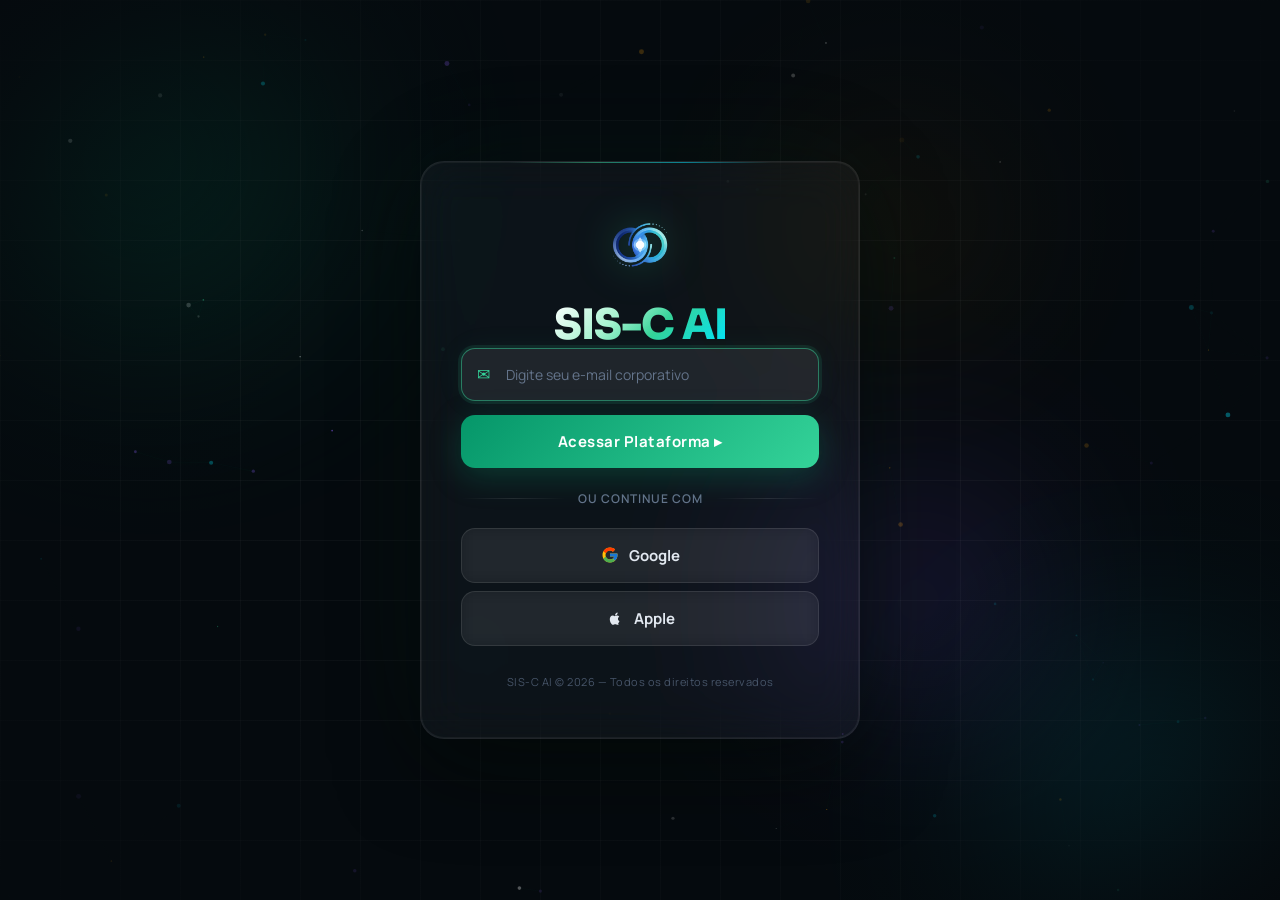
==== commit b13dbd35: "Update index.html" ====
--- a/index.html
+++ b/index.html
@@ -206,7 +206,7 @@
             <span class="modulo-card__link">Entrar no modulo ↗</span>
           </div>
           <!-- AI Workspace -->
-          <div class="modulo-card" style="background:#14b8a6;" onclick="window.location.href='../ai-workspace/index.html'">
+          <div class="modulo-card" style="background:#14b8a6;" onclick="window.location.href='workspace.html'">
             <div class="modulo-card__header"><span class="modulo-card__sigla">W</span></div>
             <span class="modulo-card__numero">MODULO 08</span>
             <h2 class="modulo-card__nome">AI WORKSPACE</h2>
--- a/login.css
+++ b/login.css
@@ -0,0 +1,855 @@
+/* ========================================
+   SIS-C AI — Login + Modulos (CSS puro)
+   ======================================== */
+
+*, *::before, *::after {
+  margin: 0;
+  padding: 0;
+  box-sizing: border-box;
+}
+
+html {
+  -webkit-font-smoothing: antialiased;
+  -moz-osx-font-smoothing: grayscale;
+}
+
+body {
+  font-family: 'Manrope', sans-serif;
+  line-height: 1.5;
+  background: #050a0e;
+  color: #e2e8f0;
+}
+
+a { text-decoration: none; color: inherit; }
+button { font-family: inherit; }
+
+/* ======================
+   TELA DE LOGIN
+   ====================== */
+
+.login-page {
+  min-height: 100vh;
+  display: flex;
+  align-items: center;
+  justify-content: center;
+  background: #050a0e;
+  position: relative;
+  overflow: hidden;
+}
+
+/* ---------- Canvas de particulas ---------- */
+#particulas-canvas {
+  position: absolute;
+  inset: 0;
+  width: 100%;
+  height: 100%;
+  z-index: 0;
+}
+
+/* ---------- Orbs animados de fundo ---------- */
+.login-orbs {
+  position: absolute;
+  inset: 0;
+  z-index: 0;
+  overflow: hidden;
+  pointer-events: none;
+}
+
+.login-orb {
+  position: absolute;
+  border-radius: 50%;
+  filter: blur(100px);
+  opacity: 0.35;
+  animation: orbFloat 12s ease-in-out infinite;
+}
+
+.login-orb--1 {
+  width: 500px; height: 500px;
+  background: radial-gradient(circle, #059669 0%, transparent 70%);
+  top: -10%; left: -8%;
+  animation-duration: 14s;
+}
+
+.login-orb--2 {
+  width: 400px; height: 400px;
+  background: radial-gradient(circle, #00e5ff 0%, transparent 70%);
+  bottom: -12%; right: -6%;
+  animation-duration: 18s;
+  animation-delay: -4s;
+}
+
+.login-orb--3 {
+  width: 300px; height: 300px;
+  background: radial-gradient(circle, #8b5cf6 0%, transparent 70%);
+  top: 50%; left: 60%;
+  animation-duration: 16s;
+  animation-delay: -8s;
+}
+
+.login-orb--4 {
+  width: 250px; height: 250px;
+  background: radial-gradient(circle, #f59e0b 0%, transparent 70%);
+  top: 10%; right: 20%;
+  animation-duration: 20s;
+  animation-delay: -2s;
+  opacity: 0.2;
+}
+
+@keyframes orbFloat {
+  0%, 100% { transform: translate(0, 0) scale(1); }
+  25%      { transform: translate(30px, -40px) scale(1.08); }
+  50%      { transform: translate(-20px, 20px) scale(0.95); }
+  75%      { transform: translate(15px, 35px) scale(1.05); }
+}
+
+/* ---------- Grade sutil de fundo ---------- */
+.login-grid-overlay {
+  position: absolute;
+  inset: 0;
+  z-index: 0;
+  background-image:
+    linear-gradient(rgba(255,255,255,0.03) 1px, transparent 1px),
+    linear-gradient(90deg, rgba(255,255,255,0.03) 1px, transparent 1px);
+  background-size: 60px 60px;
+  pointer-events: none;
+}
+
+/* ---------- Vignette ---------- */
+.login-vignette {
+  position: absolute;
+  inset: 0;
+  z-index: 0;
+  background: radial-gradient(ellipse at center, transparent 40%, #050a0e 100%);
+  pointer-events: none;
+}
+
+/* ---------- Card ---------- */
+.login-card {
+  position: relative;
+  z-index: 2;
+  background: rgba(255, 255, 255, 0.04);
+  border: 1px solid rgba(255, 255, 255, 0.08);
+  border-radius: 24px;
+  padding: 48px 40px;
+  width: 100%;
+  max-width: 440px;
+  backdrop-filter: blur(24px) saturate(1.4);
+  -webkit-backdrop-filter: blur(24px) saturate(1.4);
+  box-shadow:
+    0 32px 80px rgba(0, 0, 0, 0.5),
+    0 0 0 1px rgba(255,255,255,0.05) inset,
+    0 0 120px rgba(5, 150, 105, 0.08);
+  display: flex;
+  flex-direction: column;
+  align-items: center;
+  animation: cardEntrance 0.8s cubic-bezier(0.16, 1, 0.3, 1) both;
+}
+
+@keyframes cardEntrance {
+  from {
+    opacity: 0;
+    transform: translateY(40px) scale(0.96);
+  }
+  to {
+    opacity: 1;
+    transform: translateY(0) scale(1);
+  }
+}
+
+/* Brilho superior no card */
+.login-card::before {
+  content: '';
+  position: absolute;
+  top: 0; left: 50%;
+  transform: translateX(-50%);
+  width: 60%;
+  height: 1px;
+  background: linear-gradient(90deg, transparent, rgba(52, 211, 153, 0.5), rgba(0, 229, 255, 0.5), transparent);
+}
+
+.login-card__logo-img {
+  width: 72px;
+  height: 72px;
+  object-fit: contain;
+  margin-bottom: 20px;
+  filter: drop-shadow(0 0 20px rgba(52, 211, 153, 0.3));
+  animation: logoPulse 3s ease-in-out infinite;
+}
+
+@keyframes logoPulse {
+  0%, 100% { filter: drop-shadow(0 0 20px rgba(52, 211, 153, 0.3)); }
+  50%      { filter: drop-shadow(0 0 32px rgba(52, 211, 153, 0.55)); }
+}
+
+.login-card__titulo {
+  font-family: 'Sora', sans-serif;
+  font-weight: 800;
+  font-size: 42px;
+  margin: 0;
+  background: linear-gradient(135deg, #ffffff 0%, #a7f3d0 35%, #34d399 60%, #00e5ff 100%);
+  -webkit-background-clip: text;
+  -webkit-text-fill-color: transparent;
+  background-clip: text;
+  letter-spacing: -1px;
+  line-height: 1.1;
+  text-align: center;
+}
+
+.login-card__versao {
+  font-family: 'Sora', sans-serif;
+  font-size: 11px;
+  font-weight: 700;
+  letter-spacing: 3px;
+  color: #00e5ff;
+  text-transform: uppercase;
+  margin: 4px 0 0;
+  opacity: 0.7;
+}
+
+.login-card__subtitulo {
+  font-size: 13px;
+  font-weight: 500;
+  color: #94a3b8;
+  letter-spacing: 1.5px;
+  text-transform: uppercase;
+  margin: 12px 0 32px;
+}
+
+.login-card__form {
+  width: 100%;
+  display: flex;
+  flex-direction: column;
+  gap: 14px;
+}
+
+.login-card__input-wrapper {
+  position: relative;
+  width: 100%;
+}
+
+.login-card__input-icon {
+  position: absolute;
+  left: 16px;
+  top: 50%;
+  transform: translateY(-50%);
+  color: #475569;
+  font-size: 16px;
+  pointer-events: none;
+  transition: color 0.3s;
+}
+
+.login-card__input {
+  width: 100%;
+  padding: 16px 16px 16px 44px;
+  background: rgba(255, 255, 255, 0.05);
+  border: 1px solid rgba(255, 255, 255, 0.1);
+  border-radius: 14px;
+  font-size: 14px;
+  font-family: inherit;
+  color: #ffffff;
+  outline: none;
+  transition: all 0.3s ease;
+  box-sizing: border-box;
+}
+
+.login-card__input:focus {
+  border-color: rgba(52, 211, 153, 0.5);
+  background: rgba(255, 255, 255, 0.08);
+  box-shadow: 0 0 0 3px rgba(52, 211, 153, 0.1), 0 0 30px rgba(52, 211, 153, 0.06);
+}
+
+.login-card__input:focus ~ .login-card__input-icon {
+  color: #34d399;
+}
+
+.login-card__input::placeholder { color: #64748b; }
+
+.login-card__erro {
+  color: #f87171;
+  font-size: 13px;
+  margin: 0;
+  padding: 8px 12px;
+  background: rgba(248, 113, 113, 0.1);
+  border-radius: 8px;
+  border: 1px solid rgba(248, 113, 113, 0.15);
+}
+
+.login-card__btn {
+  width: 100%;
+  padding: 16px;
+  border-radius: 14px;
+  font-size: 15px;
+  font-weight: 700;
+  font-family: inherit;
+  cursor: pointer;
+  transition: all 0.3s ease;
+  border: none;
+  box-sizing: border-box;
+  position: relative;
+  overflow: hidden;
+}
+
+.login-card__btn:active { transform: scale(0.97); }
+
+.login-card__btn--primary {
+  background: linear-gradient(135deg, #059669 0%, #34d399 50%, #00e5ff 100%);
+  background-size: 200% 200%;
+  color: #ffffff;
+  animation: btnShimmer 3s ease-in-out infinite;
+  letter-spacing: 0.5px;
+  box-shadow: 0 8px 32px rgba(5, 150, 105, 0.3);
+}
+
+@keyframes btnShimmer {
+  0%, 100% { background-position: 0% 50%; }
+  50%      { background-position: 100% 50%; }
+}
+
+.login-card__btn--primary:hover {
+  box-shadow: 0 8px 40px rgba(5, 150, 105, 0.5);
+  transform: translateY(-1px);
+}
+
+/* Efeito de brilho no hover do botao */
+.login-card__btn--primary::after {
+  content: '';
+  position: absolute;
+  top: -50%;
+  left: -60%;
+  width: 40%;
+  height: 200%;
+  background: linear-gradient(90deg, transparent, rgba(255,255,255,0.15), transparent);
+  transform: skewX(-20deg);
+  transition: left 0.6s ease;
+}
+
+.login-card__btn--primary:hover::after {
+  left: 120%;
+}
+
+.login-card__btn--social {
+  background: rgba(255, 255, 255, 0.05);
+  color: #e2e8f0;
+  border: 1px solid rgba(255, 255, 255, 0.1);
+  display: flex;
+  align-items: center;
+  justify-content: center;
+  gap: 10px;
+  margin-top: 8px;
+  backdrop-filter: blur(8px);
+}
+
+.login-card__btn--social:hover {
+  background: rgba(255, 255, 255, 0.1);
+  border-color: rgba(255, 255, 255, 0.2);
+  transform: translateY(-1px);
+}
+
+.login-card__divider {
+  width: 100%;
+  display: flex;
+  align-items: center;
+  gap: 12px;
+  margin: 22px 0 12px;
+  color: #64748b;
+  font-size: 12px;
+  font-weight: 600;
+  letter-spacing: 1px;
+  text-transform: uppercase;
+}
+
+.login-card__divider::before,
+.login-card__divider::after {
+  content: '';
+  flex: 1;
+  height: 1px;
+  background: linear-gradient(90deg, transparent, rgba(255,255,255,0.1), transparent);
+}
+
+/* ---------- Rodape do login ---------- */
+.login-footer {
+  margin-top: 28px;
+  text-align: center;
+  font-size: 11px;
+  color: #475569;
+  letter-spacing: 0.5px;
+}
+
+.login-footer a {
+  color: #34d399;
+  font-weight: 600;
+  transition: color 0.2s;
+}
+
+.login-footer a:hover { color: #6ee7b7; }
+
+/* ======================
+   TELA DE MODULOS
+   ====================== */
+
+.modulos-page {
+  min-height: 100vh;
+  font-family: 'Manrope', sans-serif;
+  color: #ffffff;
+  position: relative;
+}
+
+.modulos-bg {
+  position: fixed;
+  inset: 0;
+  z-index: 0;
+  background:
+    linear-gradient(180deg, rgba(13,27,42,0.75) 0%, rgba(13,27,42,0.55) 50%, rgba(13,27,42,0.85) 100%),
+    url('https://images.unsplash.com/photo-1506929562872-bb421503ef21?w=1920&q=80') center / cover no-repeat;
+}
+
+/* ---- Topbar ---- */
+.modulos-topbar {
+  position: relative;
+  z-index: 1;
+  display: flex;
+  align-items: center;
+  justify-content: space-between;
+  padding: 16px 32px;
+  background: rgba(13, 27, 42, 0.6);
+  backdrop-filter: blur(12px);
+}
+
+.modulos-topbar__brand {
+  display: flex;
+  align-items: center;
+  gap: 10px;
+}
+
+.modulos-topbar__logo-img {
+  width: 32px;
+  height: 32px;
+  object-fit: contain;
+}
+
+.modulos-topbar__logo {
+  font-family: 'Sora', sans-serif;
+  font-weight: 800;
+  font-size: 20px;
+  background: linear-gradient(135deg, #ffffff, #a7f3d0, #34d399);
+  -webkit-background-clip: text;
+  -webkit-text-fill-color: transparent;
+  background-clip: text;
+}
+
+.modulos-topbar__label {
+  font-size: 11px;
+  font-weight: 600;
+  letter-spacing: 1.5px;
+  color: #94a3b8;
+  text-transform: uppercase;
+}
+
+.modulos-topbar__right {
+  display: flex;
+  align-items: center;
+  gap: 12px;
+}
+
+.modulos-tools {
+  position: relative;
+}
+
+.modulos-topbar__icon-btn {
+  background: rgba(255,255,255,0.1);
+  border: none;
+  border-radius: 50%;
+  width: 38px;
+  height: 38px;
+  display: flex;
+  align-items: center;
+  justify-content: center;
+  cursor: pointer;
+  font-size: 16px;
+  transition: background 0.2s;
+}
+
+.modulos-topbar__icon-btn:hover { background: rgba(255,255,255,0.2); }
+
+.modulos-topbar__icon-btn--tools {
+  box-shadow: 0 8px 22px rgba(0, 229, 255, 0.16);
+}
+
+.modulos-tools__panel {
+  position: absolute;
+  top: calc(100% + 12px);
+  right: 0;
+  width: 320px;
+  padding: 18px;
+  border-radius: 18px;
+  background: rgba(11, 22, 34, 0.92);
+  border: 1px solid rgba(255,255,255,0.12);
+  box-shadow: 0 22px 50px rgba(0,0,0,0.32);
+  backdrop-filter: blur(18px);
+}
+
+.modulos-tools__panel[hidden] {
+  display: none;
+}
+
+.modulos-tools__tag {
+  display: inline-block;
+  margin-bottom: 6px;
+  font-size: 10px;
+  font-weight: 700;
+  letter-spacing: 1.6px;
+  color: #00e5ff;
+  text-transform: uppercase;
+}
+
+.modulos-tools__title {
+  display: block;
+  font-family: 'Sora', sans-serif;
+  font-size: 18px;
+  color: #ffffff;
+}
+
+.modulos-tools__desc {
+  margin: 8px 0 16px;
+  font-size: 13px;
+  line-height: 1.55;
+  color: #94a3b8;
+}
+
+.modulos-tools__links {
+  display: flex;
+  flex-direction: column;
+  gap: 10px;
+}
+
+.modulos-tools__link {
+  display: flex;
+  align-items: center;
+  gap: 12px;
+  padding: 12px 13px;
+  border-radius: 14px;
+  background: rgba(255,255,255,0.05);
+  border: 1px solid rgba(255,255,255,0.07);
+  transition: transform 0.2s, background 0.2s, border-color 0.2s;
+}
+
+.modulos-tools__link:hover {
+  transform: translateY(-1px);
+  background: rgba(255,255,255,0.09);
+  border-color: rgba(0,229,255,0.2);
+}
+
+.modulos-tools__icon {
+  width: 38px;
+  height: 38px;
+  border-radius: 12px;
+  background: linear-gradient(135deg, #00e5ff, #2f7fb3);
+  display: flex;
+  align-items: center;
+  justify-content: center;
+  font-weight: 800;
+  color: #0d1b2a;
+  flex-shrink: 0;
+}
+
+.modulos-tools__link strong {
+  display: block;
+  font-size: 13px;
+  color: #ffffff;
+}
+
+.modulos-tools__link small {
+  display: block;
+  font-size: 11px;
+  color: #94a3b8;
+  margin-top: 2px;
+}
+
+.modulos-topbar__user {
+  display: flex;
+  align-items: center;
+  gap: 10px;
+  background: rgba(255,255,255,0.08);
+  border-radius: 40px;
+  padding: 6px 16px 6px 6px;
+}
+
+.modulos-topbar__avatar {
+  width: 36px;
+  height: 36px;
+  border-radius: 50%;
+  background: linear-gradient(135deg, #00e5ff, #2f7fb3);
+  display: flex;
+  align-items: center;
+  justify-content: center;
+  font-weight: 700;
+  font-size: 15px;
+  color: #0d1b2a;
+}
+
+.modulos-topbar__user-info { display: flex; flex-direction: column; }
+
+.modulos-topbar__user-label {
+  font-size: 9px;
+  font-weight: 600;
+  letter-spacing: 1px;
+  color: #94a3b8;
+  text-transform: uppercase;
+}
+
+.modulos-topbar__user-name {
+  font-size: 13px;
+  font-weight: 700;
+  color: #ffffff;
+}
+
+.modulos-topbar__sair {
+  background: rgba(255,255,255,0.1);
+  border: 1px solid rgba(255,255,255,0.2);
+  border-radius: 8px;
+  padding: 8px 16px;
+  color: #ffffff;
+  font-size: 13px;
+  font-weight: 600;
+  cursor: pointer;
+  font-family: inherit;
+  transition: background 0.2s;
+}
+
+.modulos-topbar__sair:hover { background: rgba(255,255,255,0.2); }
+
+/* ---- Layout ---- */
+.modulos-layout {
+  position: relative;
+  z-index: 1;
+  display: flex;
+  max-width: 1320px;
+  margin: 0 auto;
+}
+
+.modulos-content {
+  flex: 1;
+  padding: 40px 32px 80px;
+  min-width: 0;
+}
+
+/* ---- Hero ---- */
+.modulos-hero { margin-bottom: 32px; }
+
+.modulos-hero__tag {
+  display: inline-block;
+  font-size: 11px;
+  font-weight: 700;
+  letter-spacing: 2px;
+  color: #00e5ff;
+  text-transform: uppercase;
+  margin-bottom: 8px;
+}
+
+.modulos-hero__titulo {
+  font-family: 'Sora', sans-serif;
+  font-weight: 800;
+  font-size: 42px;
+  margin: 0 0 8px;
+  color: #ffffff;
+}
+
+.modulos-hero__sub {
+  font-size: 15px;
+  color: #cbd5e1;
+  max-width: 520px;
+  line-height: 1.5;
+  margin: 0;
+}
+
+/* ---- Grid modulos ---- */
+.modulos-grid {
+  display: grid;
+  grid-template-columns: repeat(3, 1fr);
+  gap: 20px;
+  margin-bottom: 56px;
+}
+
+.modulo-card {
+  border-radius: 16px;
+  padding: 24px;
+  color: #ffffff;
+  cursor: pointer;
+  transition: transform 0.2s, box-shadow 0.2s;
+  display: flex;
+  flex-direction: column;
+  min-height: 200px;
+}
+
+.modulo-card:hover {
+  transform: translateY(-4px);
+  box-shadow: 0 12px 40px rgba(0,0,0,0.3);
+}
+
+.modulo-card__header {
+  display: flex;
+  align-items: center;
+  justify-content: space-between;
+  margin-bottom: 16px;
+}
+
+.modulo-card__sigla {
+  width: 36px;
+  height: 36px;
+  border-radius: 10px;
+  background: rgba(255,255,255,0.2);
+  display: flex;
+  align-items: center;
+  justify-content: center;
+  font-weight: 800;
+  font-size: 16px;
+}
+
+.modulo-card__badge {
+  background: rgba(255,255,255,0.25);
+  padding: 4px 10px;
+  border-radius: 6px;
+  font-size: 10px;
+  font-weight: 700;
+  text-transform: uppercase;
+  letter-spacing: 0.5px;
+}
+
+.modulo-card__numero {
+  font-size: 11px;
+  font-weight: 600;
+  letter-spacing: 1px;
+  opacity: 0.8;
+  text-transform: uppercase;
+  margin-bottom: 2px;
+}
+
+.modulo-card__nome {
+  font-family: 'Sora', sans-serif;
+  font-weight: 800;
+  font-size: 20px;
+  margin: 0 0 8px;
+}
+
+.modulo-card__desc {
+  font-size: 12px;
+  line-height: 1.5;
+  opacity: 0.85;
+  flex: 1;
+  margin: 0;
+}
+
+.modulo-card__link {
+  font-size: 13px;
+  font-weight: 600;
+  margin-top: 12px;
+}
+
+.modulo-card--externos {
+  position: relative;
+  overflow: hidden;
+}
+
+.modulo-card--externos::after {
+  content: '';
+  position: absolute;
+  inset: auto -34px -34px auto;
+  width: 120px;
+  height: 120px;
+  border-radius: 50%;
+  background: radial-gradient(circle, rgba(0,229,255,0.32) 0%, transparent 68%);
+}
+
+/* ---- Sidebar IAs ---- */
+.ias-sidebar {
+  width: 72px;
+  padding: 40px 8px;
+  display: flex;
+  flex-direction: column;
+  align-items: center;
+  gap: 20px;
+  position: sticky;
+  top: 80px;
+  align-self: flex-start;
+}
+
+.ias-sidebar__label {
+  font-size: 10px;
+  font-weight: 700;
+  letter-spacing: 2px;
+  color: #94a3b8;
+  text-transform: uppercase;
+  margin-bottom: 4px;
+}
+
+.ias-sidebar__item {
+  display: flex;
+  flex-direction: column;
+  align-items: center;
+  gap: 4px;
+  cursor: pointer;
+  transition: transform 0.2s;
+}
+
+.ias-sidebar__item:hover { transform: scale(1.1); }
+
+.ias-sidebar__icon {
+  width: 42px;
+  height: 42px;
+  border-radius: 12px;
+  display: flex;
+  align-items: center;
+  justify-content: center;
+  font-weight: 800;
+  font-size: 17px;
+  color: #ffffff;
+  box-shadow: 0 4px 12px rgba(0,0,0,0.2);
+}
+
+.ias-sidebar__name {
+  font-size: 9px;
+  font-weight: 700;
+  color: #cbd5e1;
+  letter-spacing: 0.5px;
+}
+
+/* ======================
+   RESPONSIVO
+   ====================== */
+
+@media (max-width: 480px) {
+  .login-card {
+    margin: 16px;
+    padding: 32px 20px;
+    border-radius: 20px;
+  }
+  .login-card__titulo { font-size: 32px; }
+  .login-card__logo-img { width: 56px; height: 56px; }
+  .login-orb { filter: blur(60px); }
+}
+
+@media (max-width: 1024px) {
+  .modulos-grid { grid-template-columns: repeat(2, 1fr); }
+  .ias-sidebar { width: 56px; padding: 24px 4px; }
+}
+
+@media (max-width: 640px) {
+  .modulos-layout { flex-direction: column; }
+  .modulos-grid { grid-template-columns: 1fr; }
+  .modulos-hero__titulo { font-size: 28px; }
+  .modulos-topbar { padding: 12px 16px; flex-wrap: wrap; gap: 8px; }
+  .modulos-topbar__label { display: none; }
+  .modulos-content { padding: 24px 16px 60px; }
+  .modulos-tools__panel {
+    right: auto;
+    left: 0;
+    width: min(320px, calc(100vw - 32px));
+  }
+  .ias-sidebar {
+    flex-direction: row;
+    width: 100%;
+    justify-content: center;
+    position: static;
+    padding: 16px;
+  }
+}
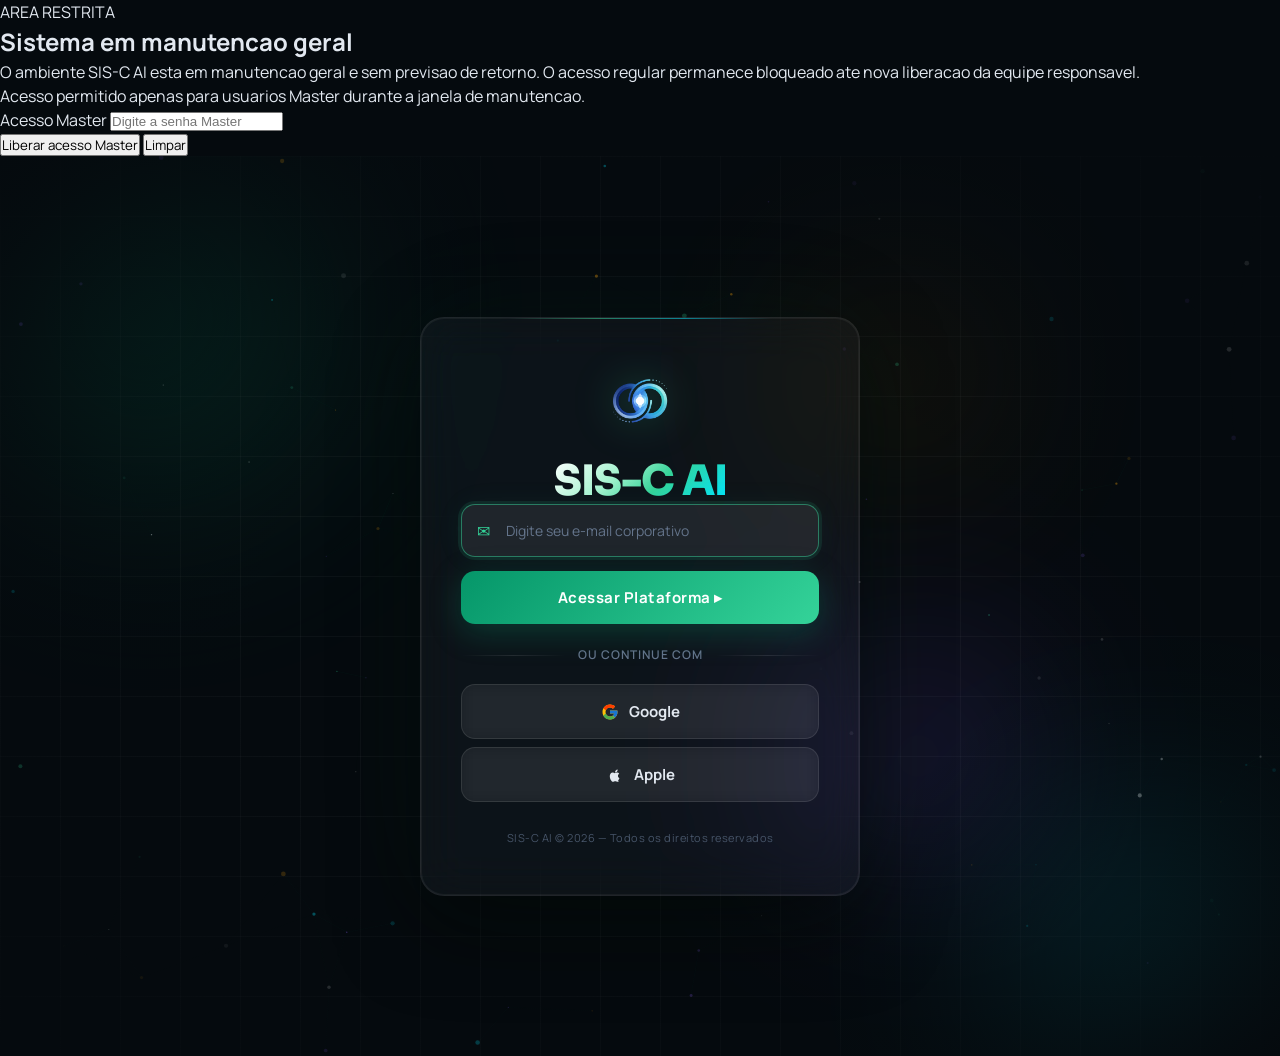
==== commit 413c6d02: "block" ====
--- a/index.html
+++ b/index.html
@@ -11,6 +11,29 @@
   <title>SIS-C AI · Login</title>
 </head>
 <body>
+
+  <div id="maintenance-overlay" class="maintenance-overlay">
+    <div class="maintenance-card">
+      <div class="maintenance-card__eyebrow">AREA RESTRITA</div>
+      <h2 class="maintenance-card__title">Sistema em manutencao geral</h2>
+      <p class="maintenance-card__text">
+        O ambiente SIS-C AI esta em manutencao geral e sem previsao de retorno.
+        O acesso regular permanece bloqueado ate nova liberacao da equipe responsavel.
+      </p>
+      <div class="maintenance-card__alert">
+        Acesso permitido apenas para usuarios Master durante a janela de manutencao.
+      </div>
+      <div class="maintenance-card__form">
+        <label for="master-access-code">Acesso Master</label>
+        <input id="master-access-code" type="password" placeholder="Digite a senha Master" autocomplete="off" />
+        <div class="maintenance-card__actions">
+          <button type="button" id="btn-master-unlock" class="maintenance-card__btn maintenance-card__btn--primary">Liberar acesso Master</button>
+          <button type="button" id="btn-master-clear" class="maintenance-card__btn maintenance-card__btn--ghost">Limpar</button>
+        </div>
+        <p id="maintenance-feedback" class="maintenance-card__feedback"></p>
+      </div>
+    </div>
+  </div>
 
   <!-- ===== TELA DE LOGIN ===== -->
   <div id="tela-login" class="login-page">
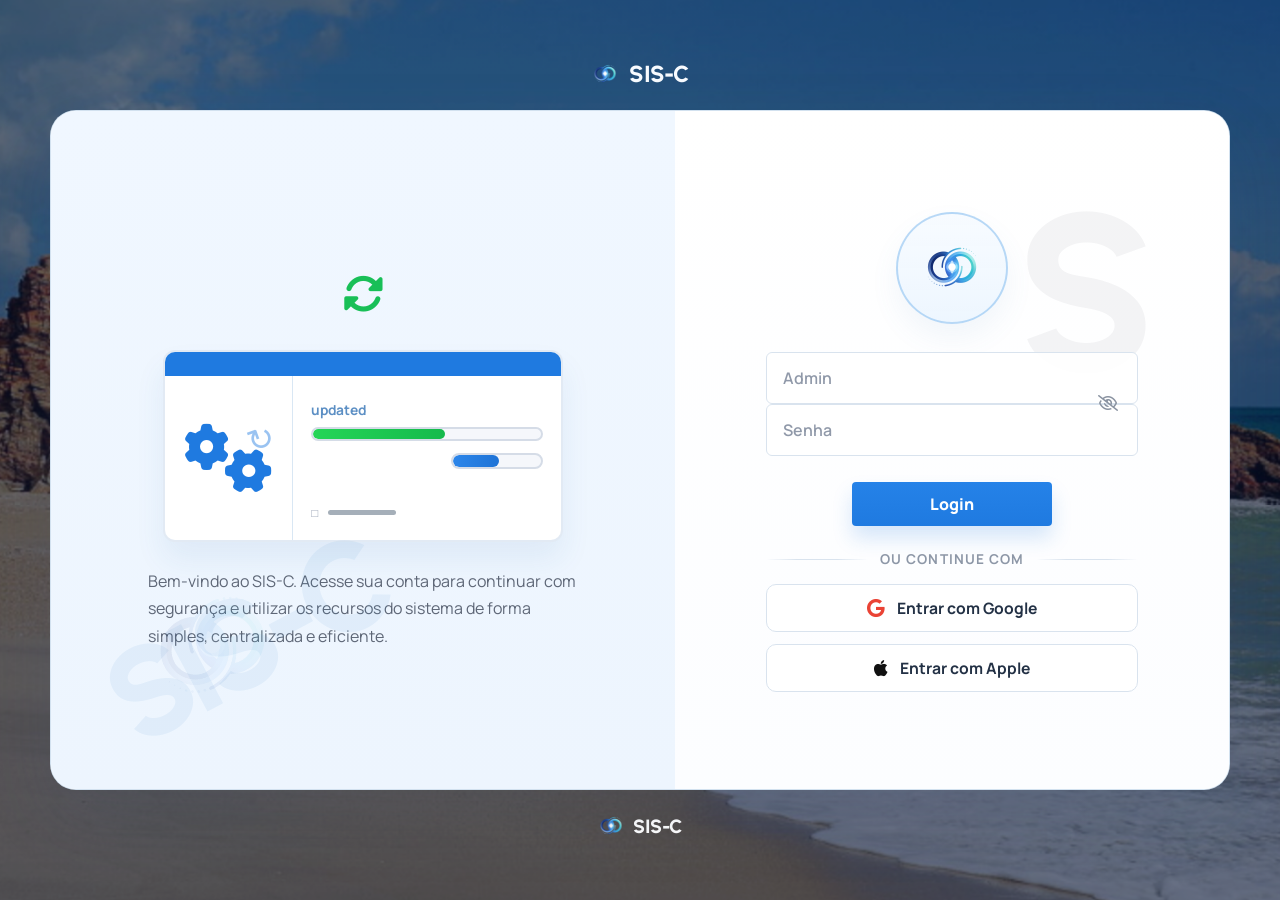
==== commit 09568c62: "Add files via upload" ====
--- a/index.html
+++ b/index.html
@@ -1,271 +1,727 @@
 <!DOCTYPE html>
 <html lang="pt-BR">
 <head>
-  <meta charset="UTF-8" />
-  <meta name="viewport" content="width=device-width, initial-scale=1.0" />
-  <link rel="icon" href="icosis-c.png" />
-  <link rel="preconnect" href="https://fonts.googleapis.com" />
-  <link rel="preconnect" href="https://fonts.gstatic.com" crossorigin />
-  <link href="https://fonts.googleapis.com/css2?family=Manrope:wght@400;500;600;700;800&family=Sora:wght@400;600;700;800&display=swap" rel="stylesheet" />
-  <link rel="stylesheet" href="login.css" />
-  <title>SIS-C AI · Login</title>
+    <meta charset="UTF-8">
+    <meta name="viewport" content="width=device-width, initial-scale=1.0">
+    <title>SIS-C | Login ERP</title>
+    <link rel="icon" type="image/png" href="icosis-c.png">
+    <link rel="preconnect" href="https://fonts.googleapis.com">
+    <link rel="preconnect" href="https://fonts.gstatic.com" crossorigin>
+    <link href="https://fonts.googleapis.com/css2?family=Manrope:wght@400;500;600;700;800&family=Urbanist:wght@600;700;800&display=swap" rel="stylesheet">
+    <link rel="stylesheet" href="https://cdnjs.cloudflare.com/ajax/libs/font-awesome/6.5.2/css/all.min.css">
+    <style>
+        :root {
+            --bg: #f5f7fb;
+            --card: #ffffff;
+            --panel: #eef6ff;
+            --line: #d9e7f4;
+            --text: #202737;
+            --muted: #6f798d;
+            --blue: #1f7ae0;
+            --blue-dark: #155eb1;
+            --cyan: #4fd0e8;
+            --navy: #1d3f98;
+            --green: #18bf57;
+            --shadow: 0 28px 70px rgba(63, 90, 138, 0.14);
+            --glow: radial-gradient(circle at 20% 20%, rgba(83, 173, 255, 0.22), transparent 34%), radial-gradient(circle at 80% 76%, rgba(129, 214, 255, 0.22), transparent 32%), linear-gradient(180deg, #f8fbff 0%, #f3f6fb 100%);
+        }
+
+        * {
+            box-sizing: border-box;
+        }
+
+        html,
+        body {
+            margin: 0;
+            min-height: 100%;
+        }
+
+        body {
+            font-family: "Manrope", sans-serif;
+            color: var(--text);
+            background: linear-gradient(180deg, #07122f 0%, #0a183d 100%);
+            overflow-x: hidden;
+        }
+
+        body::before,
+        body::after {
+            content: "";
+            position: fixed;
+            pointer-events: none;
+            z-index: 0;
+        }
+
+        body::before {
+            top: -120px;
+            left: -100px;
+            width: 420px;
+            height: 420px;
+            border-radius: 50%;
+            background: radial-gradient(circle, rgba(94, 176, 255, 0.18), rgba(94, 176, 255, 0));
+            filter: blur(18px);
+        }
+
+        body::after {
+            right: -140px;
+            bottom: -120px;
+            width: 420px;
+            height: 420px;
+            border-radius: 50%;
+            background: radial-gradient(circle, rgba(79, 208, 232, 0.16), rgba(79, 208, 232, 0));
+            filter: blur(22px);
+        }
+
+        .page {
+            position: relative;
+            z-index: 1;
+            min-height: 100vh;
+            display: flex;
+            flex-direction: column;
+            align-items: center;
+            justify-content: center;
+            gap: 22px;
+            padding: 28px;
+        }
+
+        .page::before {
+            content: "";
+            position: fixed;
+            inset: 0;
+            background: linear-gradient(rgba(4, 13, 37, 0.48), rgba(6, 17, 46, 0.56)), url("fundo.jpg") center center / cover no-repeat;
+            opacity: 0.88;
+            filter: saturate(1.04);
+            pointer-events: none;
+            z-index: -1;
+            transform: scale(1.01);
+        }
+
+        .brand-bar,
+        .signature {
+            display: inline-flex;
+            align-items: center;
+            gap: 10px;
+            color: #f8fbff;
+            font-family: "Urbanist", sans-serif;
+            font-size: clamp(1.45rem, 1.8vw, 1.9rem);
+            font-weight: 800;
+            letter-spacing: -0.03em;
+        }
+
+        .brand-bar img,
+        .signature img {
+            width: 28px;
+            height: 28px;
+            object-fit: contain;
+        }
+
+        .signature {
+            font-size: clamp(1.1rem, 1.5vw, 1.5rem);
+            color: #eef5ff;
+        }
+
+        .signature strong {
+            display: inline-flex;
+            align-items: center;
+            gap: 8px;
+            font-family: "Urbanist", sans-serif;
+            font-weight: 800;
+            color: #ffffff;
+        }
+
+        @keyframes loginCardReveal {
+            0% {
+                opacity: 0;
+                transform: translateY(26px) scale(0.985);
+                box-shadow: 0 20px 44px rgba(13, 28, 58, 0.18);
+            }
+            100% {
+                opacity: 1;
+                transform: translateY(0) scale(1);
+                box-shadow: var(--shadow);
+            }
+        }
+
+        @keyframes loginCardFloat {
+            0%,
+            100% {
+                transform: translateY(0);
+            }
+            50% {
+                transform: translateY(-8px);
+            }
+        }
+
+        .login-shell {
+            width: min(1180px, 100%);
+            min-height: 680px;
+            display: grid;
+            grid-template-columns: 1.06fr 0.94fr;
+            background: var(--card);
+            border: 1px solid rgba(193, 214, 233, 0.72);
+            border-radius: 26px;
+            box-shadow: var(--shadow);
+            overflow: hidden;
+            animation: loginCardReveal 0.85s cubic-bezier(.2,.8,.2,1), loginCardFloat 7s ease-in-out 0.95s infinite;
+            transform-origin: center;
+            will-change: transform;
+        }
+
+        .login-shell:hover {
+            animation-play-state: running;
+        }
+
+        .info-panel {
+            position: relative;
+            padding: 56px 58px 50px;
+            background: linear-gradient(180deg, #f0f7ff 0%, #edf5fe 100%);
+            display: flex;
+            flex-direction: column;
+            justify-content: center;
+        }
+
+        .info-panel::before {
+            content: "SIS-C";
+            position: absolute;
+            left: 48px;
+            bottom: 72px;
+            font-family: "Urbanist", sans-serif;
+            font-size: clamp(4rem, 12vw, 8rem);
+            font-weight: 800;
+            letter-spacing: -0.08em;
+            color: rgba(43, 123, 202, 0.07);
+            transform: rotate(-28deg);
+            user-select: none;
+        }
+
+        .info-panel::after {
+            content: "";
+            position: absolute;
+            left: 92px;
+            bottom: 72px;
+            width: 140px;
+            height: 140px;
+            background: url("icosis-c.png") center/contain no-repeat;
+            opacity: 0.08;
+            transform: rotate(-18deg);
+        }
+
+        .sync-mark {
+            align-self: center;
+            width: 76px;
+            height: 76px;
+            display: grid;
+            place-items: center;
+            color: var(--green);
+            font-size: 2.55rem;
+            margin-bottom: 18px;
+        }
+
+        .system-card {
+            align-self: center;
+            width: min(100%, 400px);
+            border: 2px solid rgba(78, 127, 184, 0.16);
+            border-radius: 12px;
+            background: #fff;
+            overflow: hidden;
+            box-shadow: 0 18px 30px rgba(41, 99, 161, 0.08);
+        }
+
+        .system-card-top {
+            height: 24px;
+            background: #1f7ae0;
+        }
+
+        .system-card-body {
+            display: grid;
+            grid-template-columns: 128px 1fr;
+            min-height: 160px;
+        }
+
+        .system-card-gear {
+            border-right: 1px solid var(--line);
+            display: grid;
+            place-items: center;
+            color: var(--blue);
+            font-size: 4.4rem;
+            position: relative;
+        }
+
+        .system-card-gear::after {
+            content: "↻";
+            position: absolute;
+            top: 40px;
+            right: 18px;
+            font-size: 2rem;
+            color: rgba(31, 122, 224, 0.45);
+            transform: rotate(-20deg);
+        }
+
+        .system-card-status {
+            padding: 24px 18px 20px;
+        }
+
+        .status-label {
+            font-size: 0.86rem;
+            font-weight: 700;
+            color: #5c8fc4;
+            margin-bottom: 8px;
+        }
+
+        .status-track,
+        .status-track-short {
+            border-radius: 999px;
+            background: #f5f7fb;
+            border: 2px solid #d5dce7;
+            overflow: hidden;
+        }
+
+        .status-track {
+            height: 14px;
+            width: 100%;
+        }
+
+        .status-track-short {
+            height: 16px;
+            width: 92px;
+            margin-left: auto;
+            margin-top: 12px;
+        }
+
+        .status-fill {
+            height: 100%;
+            background: linear-gradient(90deg, #25d557 0%, #15ba4c 100%);
+            border-radius: inherit;
+        }
+
+        .status-fill-main {
+            width: 58%;
+        }
+
+        .status-fill-short {
+            width: 52%;
+            background: linear-gradient(90deg, #2c86ea 0%, #1e73d6 100%);
+        }
+
+        .card-footer-line {
+            margin-top: 36px;
+            display: flex;
+            align-items: center;
+            gap: 10px;
+            color: #98a2b3;
+        }
+
+        .card-footer-line::before {
+            content: "□";
+            font-size: 0.72rem;
+        }
+
+        .card-footer-line span {
+            width: 68px;
+            height: 5px;
+            border-radius: 999px;
+            background: #a5afb9;
+        }
+
+        .info-copy {
+            max-width: 430px;
+            margin: 26px auto 0;
+            font-size: 1rem;
+            line-height: 1.7;
+            color: #5e6777;
+        }
+
+        .info-links {
+            max-width: 430px;
+            margin: 18px auto 0;
+            display: grid;
+            gap: 10px;
+        }
+
+        .info-links a {
+            color: var(--blue);
+            text-decoration: none;
+            font-size: 0.98rem;
+            font-weight: 700;
+        }
+
+        .info-links a:hover {
+            color: var(--blue-dark);
+        }
+
+        .form-panel {
+            position: relative;
+            padding: 54px 54px 50px;
+            display: flex;
+            align-items: center;
+            justify-content: center;
+            background: linear-gradient(180deg, #ffffff 0%, #fcfdff 100%);
+        }
+
+        .form-panel::before {
+            content: "S";
+            position: absolute;
+            top: 70px;
+            right: 72px;
+            font-family: "Urbanist", sans-serif;
+            font-size: clamp(10rem, 19vw, 14rem);
+            font-weight: 800;
+            color: rgba(31, 39, 55, 0.05);
+            line-height: 1;
+            user-select: none;
+        }
+
+        .login-card {
+            position: relative;
+            width: min(100%, 372px);
+            z-index: 1;
+        }
+
+        .symbol-badge {
+            width: 112px;
+            height: 112px;
+            margin: 0 auto 28px;
+            border-radius: 50%;
+            border: 2px solid rgba(146, 195, 241, 0.62);
+            background: linear-gradient(180deg, rgba(247, 251, 255, 0.98) 0%, rgba(237, 246, 255, 0.96) 100%);
+            display: grid;
+            place-items: center;
+            box-shadow: 0 14px 28px rgba(89, 140, 190, 0.08);
+        }
+
+        .symbol-badge img {
+            width: 64px;
+            height: 64px;
+            object-fit: contain;
+        }
+
+        .field {
+            position: relative;
+            margin-bottom: 18px;
+        }
+
+        .field input {
+            width: 100%;
+            height: 52px;
+            padding: 0 16px;
+            border: 1.5px solid #d9e3ee;
+            border-radius: 6px;
+            background: rgba(255, 255, 255, 0.96);
+            font: 600 1rem "Manrope", sans-serif;
+            color: var(--text);
+            outline: none;
+            transition: border-color 0.2s ease, box-shadow 0.2s ease;
+        }
+
+        .field input::placeholder {
+            color: #9099a9;
+            font-weight: 600;
+        }
+
+        .field input:focus {
+            border-color: #7db8ef;
+            box-shadow: 0 0 0 4px rgba(31, 122, 224, 0.08);
+        }
+
+        .password-toggle {
+            position: absolute;
+            top: 50%;
+            right: 14px;
+            transform: translateY(-50%);
+            border: 0;
+            background: transparent;
+            color: #8a93a1;
+            cursor: pointer;
+            font-size: 1rem;
+            padding: 6px;
+        }
+
+        .password-toggle:hover {
+            color: #4d5a70;
+        }
+
+        .login-button {
+            display: block;
+            width: 200px;
+            margin: 26px auto 0;
+            height: 44px;
+            border: 0;
+            border-radius: 4px;
+            background: linear-gradient(180deg, #2582e8 0%, #1f7ae0 100%);
+            color: #fff;
+            font: 800 1rem "Manrope", sans-serif;
+            letter-spacing: 0.01em;
+            cursor: pointer;
+            box-shadow: 0 12px 20px rgba(31, 122, 224, 0.18);
+            transition: transform 0.16s ease, box-shadow 0.16s ease, background 0.16s ease;
+        }
+
+        .login-button:hover {
+            transform: translateY(-1px);
+            box-shadow: 0 16px 24px rgba(31, 122, 224, 0.2);
+            background: linear-gradient(180deg, #2a89f0 0%, #1c72d4 100%);
+        }
+
+        .login-button:active {
+            transform: translateY(0);
+        }
+
+        .social-divider {
+            display: flex;
+            align-items: center;
+            gap: 12px;
+            margin: 24px 0 16px;
+            color: #8d97a7;
+            font-size: 0.85rem;
+            font-weight: 700;
+            text-transform: uppercase;
+            letter-spacing: 0.08em;
+        }
+
+        .social-divider::before,
+        .social-divider::after {
+            content: "";
+            flex: 1;
+            height: 1px;
+            background: linear-gradient(90deg, rgba(217, 227, 238, 0), rgba(217, 227, 238, 1) 30%, rgba(217, 227, 238, 1) 70%, rgba(217, 227, 238, 0));
+        }
+
+        .social-login {
+            display: grid;
+            gap: 12px;
+        }
+
+        .social-button {
+            width: 100%;
+            min-height: 48px;
+            border: 1.5px solid #d9e3ee;
+            border-radius: 10px;
+            background: #fff;
+            color: #233145;
+            display: inline-flex;
+            align-items: center;
+            justify-content: center;
+            gap: 12px;
+            font: 700 0.98rem "Manrope", sans-serif;
+            cursor: pointer;
+            transition: border-color 0.16s ease, box-shadow 0.16s ease, transform 0.16s ease;
+        }
+
+        .social-button:hover {
+            transform: translateY(-1px);
+            border-color: #c3d8ef;
+            box-shadow: 0 12px 22px rgba(47, 92, 144, 0.08);
+        }
+
+        .social-button i {
+            font-size: 1.15rem;
+        }
+
+        .social-button.google i {
+            color: #ea4335;
+        }
+
+        .social-button.apple i {
+            color: #111111;
+        }
+
+        @media (max-width: 980px) {
+            .page {
+                padding: 20px;
+                gap: 18px;
+            }
+
+            .login-shell {
+                grid-template-columns: 1fr;
+                min-height: auto;
+            }
+
+            .info-panel,
+            .form-panel {
+                padding: 40px 28px;
+            }
+
+            .form-panel::before {
+                top: 18px;
+                right: 24px;
+                font-size: 9rem;
+            }
+
+            .info-panel::before {
+                left: 24px;
+                bottom: 32px;
+                font-size: 5rem;
+            }
+
+            .info-panel::after {
+                left: 42px;
+                bottom: 18px;
+                width: 96px;
+                height: 96px;
+            }
+        }
+
+        @media (max-width: 640px) {
+            .brand-bar,
+            .signature {
+                font-size: 1.15rem;
+            }
+
+            .brand-bar img,
+            .signature img {
+                width: 22px;
+                height: 22px;
+            }
+
+            .page {
+                padding: 14px;
+            }
+
+            .info-panel,
+            .form-panel {
+                padding: 28px 18px;
+            }
+
+            .system-card-body {
+                grid-template-columns: 108px 1fr;
+            }
+
+            .system-card-gear {
+                font-size: 3.4rem;
+            }
+
+            .info-copy,
+            .info-links {
+                max-width: 100%;
+            }
+
+            .symbol-badge {
+                width: 96px;
+                height: 96px;
+            }
+
+            .symbol-badge img {
+                width: 56px;
+                height: 56px;
+            }
+
+            .field input {
+                height: 50px;
+            }
+
+            .login-button {
+                width: 100%;
+            }
+        }
+
+        @media (prefers-reduced-motion: reduce) {
+            .login-shell {
+                animation: none;
+            }
+        }
+    </style>
 </head>
 <body>
-
-  <div id="maintenance-overlay" class="maintenance-overlay">
-    <div class="maintenance-card">
-      <div class="maintenance-card__eyebrow">AREA RESTRITA</div>
-      <h2 class="maintenance-card__title">Sistema em manutencao geral</h2>
-      <p class="maintenance-card__text">
-        O ambiente SIS-C AI esta em manutencao geral e sem previsao de retorno.
-        O acesso regular permanece bloqueado ate nova liberacao da equipe responsavel.
-      </p>
-      <div class="maintenance-card__alert">
-        Acesso permitido apenas para usuarios Master durante a janela de manutencao.
-      </div>
-      <div class="maintenance-card__form">
-        <label for="master-access-code">Acesso Master</label>
-        <input id="master-access-code" type="password" placeholder="Digite a senha Master" autocomplete="off" />
-        <div class="maintenance-card__actions">
-          <button type="button" id="btn-master-unlock" class="maintenance-card__btn maintenance-card__btn--primary">Liberar acesso Master</button>
-          <button type="button" id="btn-master-clear" class="maintenance-card__btn maintenance-card__btn--ghost">Limpar</button>
+    <main class="page">
+        <div class="brand-bar">
+            <img src="icosis-c.png" alt="SIS-C">
+            <span>SIS-C</span>
         </div>
-        <p id="maintenance-feedback" class="maintenance-card__feedback"></p>
-      </div>
-    </div>
-  </div>
-
-  <!-- ===== TELA DE LOGIN ===== -->
-  <div id="tela-login" class="login-page">
-    <!-- Canvas de particulas -->
-    <canvas id="particulas-canvas"></canvas>
-
-    <!-- Orbs animados -->
-    <div class="login-orbs">
-      <div class="login-orb login-orb--1"></div>
-      <div class="login-orb login-orb--2"></div>
-      <div class="login-orb login-orb--3"></div>
-      <div class="login-orb login-orb--4"></div>
-    </div>
-
-    <!-- Grade sutil -->
-    <div class="login-grid-overlay"></div>
-
-    <!-- Vignette -->
-    <div class="login-vignette"></div>
-
-    <!-- Card de Login -->
-    <div class="login-card">
-      <img src="icosis-c.png" alt="SIS-C AI" class="login-card__logo-img" />
-      <h1 class="login-card__titulo">SIS-C AI</h1>
-
-      <form id="form-login" class="login-card__form">
-        <div class="login-card__input-wrapper">
-          <input
-            type="email"
-            id="input-email"
-            class="login-card__input"
-            placeholder="Digite seu e-mail corporativo"
-            autofocus
-            required
-          />
-          <span class="login-card__input-icon">✉</span>
+
+        <section class="login-shell" aria-label="Tela de login do ERP">
+            <div class="info-panel">
+                <div class="sync-mark" aria-hidden="true">
+                    <i class="fa-solid fa-rotate"></i>
+                </div>
+
+                <div class="system-card" aria-hidden="true">
+                    <div class="system-card-top"></div>
+                    <div class="system-card-body">
+                        <div class="system-card-gear">
+                            <i class="fa-solid fa-gears"></i>
+                        </div>
+                        <div class="system-card-status">
+                            <div class="status-label">updated</div>
+                            <div class="status-track">
+                                <div class="status-fill status-fill-main"></div>
+                            </div>
+                            <div class="status-track-short">
+                                <div class="status-fill status-fill-short"></div>
+                            </div>
+                            <div class="card-footer-line">
+                                <span></span>
+                            </div>
+                        </div>
+                    </div>
+                </div>
+
+                <p class="info-copy">
+                    Bem-vindo ao SIS-C. Acesse sua conta para continuar com segurança e utilizar os recursos do sistema de forma simples, centralizada e eficiente.
+                </p>
+            </div>
+
+            <div class="form-panel">
+                <form class="login-card" action="#" method="post" autocomplete="on">
+                    <div class="symbol-badge">
+                        <img src="icosis-c.png" alt="Símbolo do sistema SIS-C">
+                    </div>
+
+                    <label class="field">
+                        <input type="text" name="usuario" placeholder="Admin" aria-label="Usuário" autocomplete="username">
+                    </label>
+
+                    <label class="field">
+                        <input id="password" type="password" name="senha" placeholder="Senha" aria-label="Senha" autocomplete="current-password">
+                        <button class="password-toggle" type="button" aria-label="Mostrar senha" aria-controls="password">
+                            <i class="fa-regular fa-eye-slash"></i>
+                        </button>
+                    </label>
+
+                    <button class="login-button" type="submit">Login</button>
+
+                    <div class="social-divider">ou continue com</div>
+
+                    <div class="social-login">
+                        <button class="social-button google" type="button">
+                            <i class="fa-brands fa-google" aria-hidden="true"></i>
+                            <span>Entrar com Google</span>
+                        </button>
+                        <button class="social-button apple" type="button">
+                            <i class="fa-brands fa-apple" aria-hidden="true"></i>
+                            <span>Entrar com Apple</span>
+                        </button>
+                    </div>
+                </form>
+            </div>
+        </section>
+
+        <div class="signature">
+            <strong>
+                <img src="icosis-c.png" alt="SIS-C">
+                <span>SIS-C</span>
+            </strong>
         </div>
-        <p id="login-erro" class="login-card__erro" style="display:none;"></p>
-        <button type="submit" class="login-card__btn login-card__btn--primary">
-          Acessar Plataforma ▸
-        </button>
-      </form>
-
-      <div class="login-card__divider"><span>ou continue com</span></div>
-
-      <button class="login-card__btn login-card__btn--social" type="button">
-        <svg width="18" height="18" viewBox="0 0 48 48"><path fill="#FFC107" d="M43.6 20.1H42V20H24v8h11.3C33.6 33.6 29.2 36 24 36c-6.6 0-12-5.4-12-12s5.4-12 12-12c3 0 5.8 1.1 7.9 3l5.7-5.7C33.9 5.8 29.2 4 24 4 12.9 4 4 12.9 4 24s8.9 20 20 20 20-8.9 20-20c0-1.3-.2-2.7-.4-3.9z"/><path fill="#FF3D00" d="M6.3 14.7l6.6 4.8C14.6 15.5 19 12 24 12c3 0 5.8 1.1 7.9 3l5.7-5.7C33.9 5.8 29.2 4 24 4 16.3 4 9.7 8.3 6.3 14.7z"/><path fill="#4CAF50" d="M24 44c5 0 9.6-1.7 13.2-4.7l-6.1-5.2C29.1 35.9 26.6 36 24 36c-5.2 0-9.6-2.4-11.3-8l-6.5 5C9.5 39.5 16.2 44 24 44z"/><path fill="#1976D2" d="M43.6 20.1H42V20H24v8h11.3c-.8 2.2-2.2 4.1-4.1 5.5l6.1 5.2C36.8 39.1 44 34 44 24c0-1.3-.2-2.7-.4-3.9z"/></svg>
-        Google
-      </button>
-
-      <button class="login-card__btn login-card__btn--social" type="button">
-        <svg width="18" height="18" viewBox="0 0 24 24" fill="currentColor"><path d="M17.05 20.28c-.98.95-2.05.88-3.08.4-1.09-.5-2.08-.52-3.23 0-1.44.65-2.2.46-3.06-.4C3.79 16.17 4.36 9.02 8.93 8.76c1.28.07 2.17.72 2.91.77.98-.2 1.92-.78 2.97-.7 1.26.1 2.21.6 2.83 1.52-2.59 1.54-1.97 4.92.27 5.87-.47 1.24-1.08 2.46-1.86 3.06zM12.03 8.7c-.13-2.1 1.57-3.86 3.53-4.04.27 2.35-2.14 4.2-3.53 4.04z"/></svg>
-        Apple
-      </button>
-
-      <div class="login-footer">
-        SIS-C AI &copy; 2026 &mdash; Todos os direitos reservados
-      </div>
-    </div>
-  </div>
-
-  <!-- ===== TELA DE MODULOS ===== -->
-  <div id="tela-modulos" class="modulos-page" style="display:none;">
-    <div class="modulos-bg"></div>
-
-    <!-- Topbar -->
-    <header class="modulos-topbar">
-      <div class="modulos-topbar__brand">
-        <img src="icosis-c.png" alt="SIS-C" class="modulos-topbar__logo-img" />
-        <span class="modulos-topbar__logo">SIS-C AI</span>
-        <span class="modulos-topbar__label">CENTRAL INTELIGENTE DE MODULOS</span>
-      </div>
-      <div class="modulos-topbar__right">
-        <button class="modulos-topbar__icon-btn" title="Mensagens">💬</button>
-        <button class="modulos-topbar__icon-btn" title="E-mail">✉️</button>
-        <div class="modulos-tools" id="modulos-tools">
-          <button class="modulos-topbar__icon-btn modulos-topbar__icon-btn--tools" id="btn-sistemas-externos" title="Sistemas externos" aria-label="Abrir sistemas externos" aria-expanded="false">🔧</button>
-          <div class="modulos-tools__panel" id="card-sistemas-externos" hidden>
-            <span class="modulos-tools__tag">ATALHOS EXTERNOS</span>
-            <strong class="modulos-tools__title">Sistemas conectados</strong>
-            <p class="modulos-tools__desc">Abra rapidamente os canais externos do ecossistema SIS-C.</p>
-            <div class="modulos-tools__links">
-              <a class="modulos-tools__link" href="MSG/indexmsg.html">
-                <span class="modulos-tools__icon">M</span>
-                <span>
-                  <strong>SIS-C MSG</strong>
-                  <small>Mensagens e fluxo colaborativo</small>
-                </span>
-              </a>
-              <a class="modulos-tools__link" href="EMAIL/indexEmail.html">
-                <span class="modulos-tools__icon">E</span>
-                <span>
-                  <strong>SIS-C EMAIL</strong>
-                  <small>Correio e produtividade</small>
-                </span>
-              </a>
-              <a class="modulos-tools__link" href="CLIENTE - FINANCEIRO/indexFinanceiro.html">
-                <span class="modulos-tools__icon">F</span>
-                <span>
-                  <strong>SIS-C F</strong>
-                  <small>Financeiro externo do cliente</small>
-                </span>
-              </a>
-            </div>
-          </div>
-        </div>
-        <div class="modulos-topbar__user">
-          <div class="modulos-topbar__avatar" id="avatar-letra">U</div>
-          <div class="modulos-topbar__user-info">
-            <span class="modulos-topbar__user-label">OPERADOR CONECTADO</span>
-            <span class="modulos-topbar__user-name" id="usuario-nome">Usuario</span>
-          </div>
-        </div>
-        <button class="modulos-topbar__sair" id="btn-sair">Sair</button>
-      </div>
-    </header>
-
-    <!-- Layout com sidebar IAs -->
-    <div class="modulos-layout">
-      <main class="modulos-content">
-        <!-- Saudacao -->
-        <section class="modulos-hero">
-          <span class="modulos-hero__tag">AREA DE MODULOS</span>
-          <h1 class="modulos-hero__titulo">Ola, <span id="hero-nome">Usuario</span>!</h1>
-          <p class="modulos-hero__sub">
-            Em que rotina voce vai trabalhar hoje? Escolha o modulo SIS-C ideal
-            para abrir o ambiente certo sem perder contexto.
-          </p>
-        </section>
-
-        <!-- Modulos Internos -->
-        <section class="modulos-grid">
-          <!-- Contabil -->
-          <div class="modulo-card" style="background:#2f7fb3;" onclick="window.location.href='CONTABIL/indexC.html'">
-            <div class="modulo-card__header"><span class="modulo-card__sigla">C</span></div>
-            <span class="modulo-card__numero">MODULO 01</span>
-            <h2 class="modulo-card__nome">CONTABIL</h2>
-            <p class="modulo-card__desc">Fluxos de lancamentos, conciliacao, analises e produtividade contabil.</p>
-            <span class="modulo-card__link">Entrar no modulo ↗</span>
-          </div>
-          <!-- Fiscal -->
-          <div class="modulo-card" style="background:#f59e0b;" onclick="window.location.href='FISCAL/indexF.html'">
-            <div class="modulo-card__header"><span class="modulo-card__sigla">F</span></div>
-            <span class="modulo-card__numero">MODULO 02</span>
-            <h2 class="modulo-card__nome">FISCAL</h2>
-            <p class="modulo-card__desc">Apuracao, obrigacoes e inteligencia fiscal integradas ao ecossistema.</p>
-            <span class="modulo-card__link">Entrar no modulo ↗</span>
-          </div>
-          <!-- DP -->
-          <div class="modulo-card" style="background:#8b5cf6;">
-            <div class="modulo-card__header">
-              <span class="modulo-card__sigla">D</span>
-              <span class="modulo-card__badge">Em desenvolvimento</span>
-            </div>
-            <span class="modulo-card__numero">MODULO 03</span>
-            <h2 class="modulo-card__nome">DP</h2>
-            <p class="modulo-card__desc">Departamento pessoal, folha de pagamento e gestao de colaboradores.</p>
-            <span class="modulo-card__link">Em desenvolvimento</span>
-          </div>
-          <!-- Societario -->
-          <div class="modulo-card" style="background:#f06070;" onclick="window.location.href='SOCIETARIO/indexS.html'">
-            <div class="modulo-card__header"><span class="modulo-card__sigla">S</span></div>
-            <span class="modulo-card__numero">MODULO 04</span>
-            <h2 class="modulo-card__nome">SOCIETARIO</h2>
-            <p class="modulo-card__desc">Documentacao societaria, controle de atos e acompanhamento juridico.</p>
-            <span class="modulo-card__link">Entrar no modulo ↗</span>
-          </div>
-          <!-- Office -->
-          <div class="modulo-card" style="background:#2bb88a;">
-            <div class="modulo-card__header">
-              <span class="modulo-card__sigla">O</span>
-              <span class="modulo-card__badge">Em desenvolvimento</span>
-            </div>
-            <span class="modulo-card__numero">MODULO 05</span>
-            <h2 class="modulo-card__nome">OFFICE</h2>
-            <p class="modulo-card__desc">Organizacao operacional, documentos e automacoes internas em desenvolvimento.</p>
-            <span class="modulo-card__link">Em desenvolvimento</span>
-          </div>
-          <!-- CRM -->
-          <div class="modulo-card" style="background:#0ea5e9;" onclick="window.location.href='CRM/index.html'">
-            <div class="modulo-card__header"><span class="modulo-card__sigla">R</span></div>
-            <span class="modulo-card__numero">MODULO 06</span>
-            <h2 class="modulo-card__nome">CRM</h2>
-            <p class="modulo-card__desc">Gestao de relacionamento com clientes, pipeline e acompanhamento comercial.</p>
-            <span class="modulo-card__link">Entrar no modulo ↗</span>
-          </div>
-          <!-- Comprovantes -->
-          <div class="modulo-card" style="background:#6366f1;" onclick="window.location.href='CONTABIL/indexComprovantes.html'">
-            <div class="modulo-card__header"><span class="modulo-card__sigla">P</span></div>
-            <span class="modulo-card__numero">MODULO 07</span>
-            <h2 class="modulo-card__nome">COMPROVANTES</h2>
-            <p class="modulo-card__desc">Parser e gestao de comprovantes bancarios, importacao e validacao automatizada.</p>
-            <span class="modulo-card__link">Entrar no modulo ↗</span>
-          </div>
-          <!-- AI Workspace -->
-          <div class="modulo-card" style="background:#14b8a6;" onclick="window.location.href='workspace.html'">
-            <div class="modulo-card__header"><span class="modulo-card__sigla">W</span></div>
-            <span class="modulo-card__numero">MODULO 08</span>
-            <h2 class="modulo-card__nome">AI WORKSPACE</h2>
-            <p class="modulo-card__desc">Workspace de inteligencia artificial, fluxos visuais e automacoes com IA.</p>
-            <span class="modulo-card__link">Entrar no modulo ↗</span>
-          </div>
-          <!-- Integracoes -->
-          <div class="modulo-card" style="background:#0f766e;" onclick="window.location.href='LOGIN/INTEGRAÇÃO SITE/contabilidade_ofx.html'">
-            <div class="modulo-card__header"><span class="modulo-card__sigla">I</span></div>
-            <span class="modulo-card__numero">MODULO 09</span>
-            <h2 class="modulo-card__nome">INTEGRACOES</h2>
-            <p class="modulo-card__desc">Ambiente de integracoes com upload operacional, onboarding guiado e acesso ao fluxo do cliente.</p>
-            <span class="modulo-card__link">Entrar no modulo ↗</span>
-          </div>
-        </section>
-      </main>
-
-      <!-- Sidebar IAs -->
-      <aside class="ias-sidebar">
-        <span class="ias-sidebar__label">IAs</span>
-        <div class="ias-sidebar__item" title="IA de dados e analise">
-          <span class="ias-sidebar__icon" style="background:#0ea5e9;">D</span>
-          <span class="ias-sidebar__name">DEX</span>
-        </div>
-        <div class="ias-sidebar__item" title="IA de automacao">
-          <span class="ias-sidebar__icon" style="background:#8b5cf6;">A</span>
-          <span class="ias-sidebar__name">ADA</span>
-        </div>
-        <div class="ias-sidebar__item" title="IA de verificacao">
-          <span class="ias-sidebar__icon" style="background:#f06070;">V</span>
-          <span class="ias-sidebar__name">VERA</span>
-        </div>
-      </aside>
-    </div>
-  </div>
-
-  <script src="login.js"></script>
+    </main>
+
+    <script>
+        const loginForm = document.querySelector(".login-card");
+        const passwordInput = document.querySelector("#password");
+        const toggleButton = document.querySelector(".password-toggle");
+
+        toggleButton.addEventListener("click", () => {
+            const isPassword = passwordInput.type === "password";
+
+            passwordInput.type = isPassword ? "text" : "password";
+            toggleButton.setAttribute("aria-label", isPassword ? "Ocultar senha" : "Mostrar senha");
+            toggleButton.innerHTML = isPassword
+                ? '<i class="fa-regular fa-eye"></i>'
+                : '<i class="fa-regular fa-eye-slash"></i>';
+        });
+
+        loginForm.addEventListener("submit", (event) => {
+            event.preventDefault();
+            const modulosUrl = new URL("./modulos.html", window.location.href);
+            window.location.assign(modulosUrl.href);
+        });
+    </script>
 </body>
-</html>
+</html>
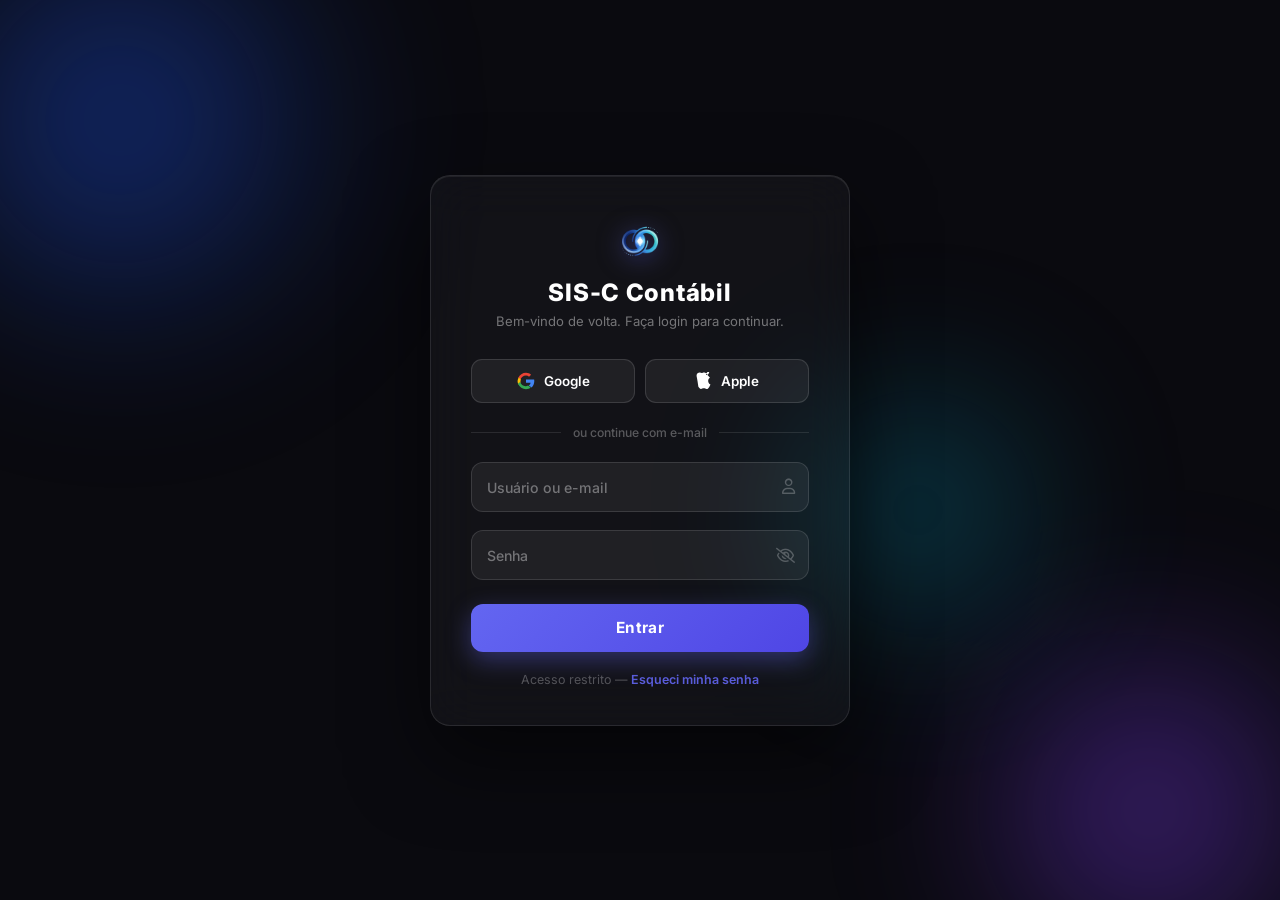
==== commit 1d5d9e69: "Add files via upload" ====
--- a/index.html
+++ b/index.html
@@ -1,727 +1,250 @@
-<!DOCTYPE html>
-<html lang="pt-BR">
-<head>
-    <meta charset="UTF-8">
-    <meta name="viewport" content="width=device-width, initial-scale=1.0">
-    <title>SIS-C | Login ERP</title>
-    <link rel="icon" type="image/png" href="icosis-c.png">
-    <link rel="preconnect" href="https://fonts.googleapis.com">
-    <link rel="preconnect" href="https://fonts.gstatic.com" crossorigin>
-    <link href="https://fonts.googleapis.com/css2?family=Manrope:wght@400;500;600;700;800&family=Urbanist:wght@600;700;800&display=swap" rel="stylesheet">
-    <link rel="stylesheet" href="https://cdnjs.cloudflare.com/ajax/libs/font-awesome/6.5.2/css/all.min.css">
-    <style>
-        :root {
-            --bg: #f5f7fb;
-            --card: #ffffff;
-            --panel: #eef6ff;
-            --line: #d9e7f4;
-            --text: #202737;
-            --muted: #6f798d;
-            --blue: #1f7ae0;
-            --blue-dark: #155eb1;
-            --cyan: #4fd0e8;
-            --navy: #1d3f98;
-            --green: #18bf57;
-            --shadow: 0 28px 70px rgba(63, 90, 138, 0.14);
-            --glow: radial-gradient(circle at 20% 20%, rgba(83, 173, 255, 0.22), transparent 34%), radial-gradient(circle at 80% 76%, rgba(129, 214, 255, 0.22), transparent 32%), linear-gradient(180deg, #f8fbff 0%, #f3f6fb 100%);
-        }
-
-        * {
-            box-sizing: border-box;
-        }
-
-        html,
-        body {
-            margin: 0;
-            min-height: 100%;
-        }
-
-        body {
-            font-family: "Manrope", sans-serif;
-            color: var(--text);
-            background: linear-gradient(180deg, #07122f 0%, #0a183d 100%);
-            overflow-x: hidden;
-        }
-
-        body::before,
-        body::after {
-            content: "";
-            position: fixed;
-            pointer-events: none;
-            z-index: 0;
-        }
-
-        body::before {
-            top: -120px;
-            left: -100px;
-            width: 420px;
-            height: 420px;
-            border-radius: 50%;
-            background: radial-gradient(circle, rgba(94, 176, 255, 0.18), rgba(94, 176, 255, 0));
-            filter: blur(18px);
-        }
-
-        body::after {
-            right: -140px;
-            bottom: -120px;
-            width: 420px;
-            height: 420px;
-            border-radius: 50%;
-            background: radial-gradient(circle, rgba(79, 208, 232, 0.16), rgba(79, 208, 232, 0));
-            filter: blur(22px);
-        }
-
-        .page {
-            position: relative;
-            z-index: 1;
-            min-height: 100vh;
-            display: flex;
-            flex-direction: column;
-            align-items: center;
-            justify-content: center;
-            gap: 22px;
-            padding: 28px;
-        }
-
-        .page::before {
-            content: "";
-            position: fixed;
-            inset: 0;
-            background: linear-gradient(rgba(4, 13, 37, 0.48), rgba(6, 17, 46, 0.56)), url("fundo.jpg") center center / cover no-repeat;
-            opacity: 0.88;
-            filter: saturate(1.04);
-            pointer-events: none;
-            z-index: -1;
-            transform: scale(1.01);
-        }
-
-        .brand-bar,
-        .signature {
-            display: inline-flex;
-            align-items: center;
-            gap: 10px;
-            color: #f8fbff;
-            font-family: "Urbanist", sans-serif;
-            font-size: clamp(1.45rem, 1.8vw, 1.9rem);
-            font-weight: 800;
-            letter-spacing: -0.03em;
-        }
-
-        .brand-bar img,
-        .signature img {
-            width: 28px;
-            height: 28px;
-            object-fit: contain;
-        }
-
-        .signature {
-            font-size: clamp(1.1rem, 1.5vw, 1.5rem);
-            color: #eef5ff;
-        }
-
-        .signature strong {
-            display: inline-flex;
-            align-items: center;
-            gap: 8px;
-            font-family: "Urbanist", sans-serif;
-            font-weight: 800;
-            color: #ffffff;
-        }
-
-        @keyframes loginCardReveal {
-            0% {
-                opacity: 0;
-                transform: translateY(26px) scale(0.985);
-                box-shadow: 0 20px 44px rgba(13, 28, 58, 0.18);
-            }
-            100% {
-                opacity: 1;
-                transform: translateY(0) scale(1);
-                box-shadow: var(--shadow);
-            }
-        }
-
-        @keyframes loginCardFloat {
-            0%,
-            100% {
-                transform: translateY(0);
-            }
-            50% {
-                transform: translateY(-8px);
-            }
-        }
-
-        .login-shell {
-            width: min(1180px, 100%);
-            min-height: 680px;
-            display: grid;
-            grid-template-columns: 1.06fr 0.94fr;
-            background: var(--card);
-            border: 1px solid rgba(193, 214, 233, 0.72);
-            border-radius: 26px;
-            box-shadow: var(--shadow);
-            overflow: hidden;
-            animation: loginCardReveal 0.85s cubic-bezier(.2,.8,.2,1), loginCardFloat 7s ease-in-out 0.95s infinite;
-            transform-origin: center;
-            will-change: transform;
-        }
-
-        .login-shell:hover {
-            animation-play-state: running;
-        }
-
-        .info-panel {
-            position: relative;
-            padding: 56px 58px 50px;
-            background: linear-gradient(180deg, #f0f7ff 0%, #edf5fe 100%);
-            display: flex;
-            flex-direction: column;
-            justify-content: center;
-        }
-
-        .info-panel::before {
-            content: "SIS-C";
-            position: absolute;
-            left: 48px;
-            bottom: 72px;
-            font-family: "Urbanist", sans-serif;
-            font-size: clamp(4rem, 12vw, 8rem);
-            font-weight: 800;
-            letter-spacing: -0.08em;
-            color: rgba(43, 123, 202, 0.07);
-            transform: rotate(-28deg);
-            user-select: none;
-        }
-
-        .info-panel::after {
-            content: "";
-            position: absolute;
-            left: 92px;
-            bottom: 72px;
-            width: 140px;
-            height: 140px;
-            background: url("icosis-c.png") center/contain no-repeat;
-            opacity: 0.08;
-            transform: rotate(-18deg);
-        }
-
-        .sync-mark {
-            align-self: center;
-            width: 76px;
-            height: 76px;
-            display: grid;
-            place-items: center;
-            color: var(--green);
-            font-size: 2.55rem;
-            margin-bottom: 18px;
-        }
-
-        .system-card {
-            align-self: center;
-            width: min(100%, 400px);
-            border: 2px solid rgba(78, 127, 184, 0.16);
-            border-radius: 12px;
-            background: #fff;
-            overflow: hidden;
-            box-shadow: 0 18px 30px rgba(41, 99, 161, 0.08);
-        }
-
-        .system-card-top {
-            height: 24px;
-            background: #1f7ae0;
-        }
-
-        .system-card-body {
-            display: grid;
-            grid-template-columns: 128px 1fr;
-            min-height: 160px;
-        }
-
-        .system-card-gear {
-            border-right: 1px solid var(--line);
-            display: grid;
-            place-items: center;
-            color: var(--blue);
-            font-size: 4.4rem;
-            position: relative;
-        }
-
-        .system-card-gear::after {
-            content: "↻";
-            position: absolute;
-            top: 40px;
-            right: 18px;
-            font-size: 2rem;
-            color: rgba(31, 122, 224, 0.45);
-            transform: rotate(-20deg);
-        }
-
-        .system-card-status {
-            padding: 24px 18px 20px;
-        }
-
-        .status-label {
-            font-size: 0.86rem;
-            font-weight: 700;
-            color: #5c8fc4;
-            margin-bottom: 8px;
-        }
-
-        .status-track,
-        .status-track-short {
-            border-radius: 999px;
-            background: #f5f7fb;
-            border: 2px solid #d5dce7;
-            overflow: hidden;
-        }
-
-        .status-track {
-            height: 14px;
-            width: 100%;
-        }
-
-        .status-track-short {
-            height: 16px;
-            width: 92px;
-            margin-left: auto;
-            margin-top: 12px;
-        }
-
-        .status-fill {
-            height: 100%;
-            background: linear-gradient(90deg, #25d557 0%, #15ba4c 100%);
-            border-radius: inherit;
-        }
-
-        .status-fill-main {
-            width: 58%;
-        }
-
-        .status-fill-short {
-            width: 52%;
-            background: linear-gradient(90deg, #2c86ea 0%, #1e73d6 100%);
-        }
-
-        .card-footer-line {
-            margin-top: 36px;
-            display: flex;
-            align-items: center;
-            gap: 10px;
-            color: #98a2b3;
-        }
-
-        .card-footer-line::before {
-            content: "□";
-            font-size: 0.72rem;
-        }
-
-        .card-footer-line span {
-            width: 68px;
-            height: 5px;
-            border-radius: 999px;
-            background: #a5afb9;
-        }
-
-        .info-copy {
-            max-width: 430px;
-            margin: 26px auto 0;
-            font-size: 1rem;
-            line-height: 1.7;
-            color: #5e6777;
-        }
-
-        .info-links {
-            max-width: 430px;
-            margin: 18px auto 0;
-            display: grid;
-            gap: 10px;
-        }
-
-        .info-links a {
-            color: var(--blue);
-            text-decoration: none;
-            font-size: 0.98rem;
-            font-weight: 700;
-        }
-
-        .info-links a:hover {
-            color: var(--blue-dark);
-        }
-
-        .form-panel {
-            position: relative;
-            padding: 54px 54px 50px;
-            display: flex;
-            align-items: center;
-            justify-content: center;
-            background: linear-gradient(180deg, #ffffff 0%, #fcfdff 100%);
-        }
-
-        .form-panel::before {
-            content: "S";
-            position: absolute;
-            top: 70px;
-            right: 72px;
-            font-family: "Urbanist", sans-serif;
-            font-size: clamp(10rem, 19vw, 14rem);
-            font-weight: 800;
-            color: rgba(31, 39, 55, 0.05);
-            line-height: 1;
-            user-select: none;
-        }
-
-        .login-card {
-            position: relative;
-            width: min(100%, 372px);
-            z-index: 1;
-        }
-
-        .symbol-badge {
-            width: 112px;
-            height: 112px;
-            margin: 0 auto 28px;
-            border-radius: 50%;
-            border: 2px solid rgba(146, 195, 241, 0.62);
-            background: linear-gradient(180deg, rgba(247, 251, 255, 0.98) 0%, rgba(237, 246, 255, 0.96) 100%);
-            display: grid;
-            place-items: center;
-            box-shadow: 0 14px 28px rgba(89, 140, 190, 0.08);
-        }
-
-        .symbol-badge img {
-            width: 64px;
-            height: 64px;
-            object-fit: contain;
-        }
-
-        .field {
-            position: relative;
-            margin-bottom: 18px;
-        }
-
-        .field input {
-            width: 100%;
-            height: 52px;
-            padding: 0 16px;
-            border: 1.5px solid #d9e3ee;
-            border-radius: 6px;
-            background: rgba(255, 255, 255, 0.96);
-            font: 600 1rem "Manrope", sans-serif;
-            color: var(--text);
-            outline: none;
-            transition: border-color 0.2s ease, box-shadow 0.2s ease;
-        }
-
-        .field input::placeholder {
-            color: #9099a9;
-            font-weight: 600;
-        }
-
-        .field input:focus {
-            border-color: #7db8ef;
-            box-shadow: 0 0 0 4px rgba(31, 122, 224, 0.08);
-        }
-
-        .password-toggle {
-            position: absolute;
-            top: 50%;
-            right: 14px;
-            transform: translateY(-50%);
-            border: 0;
-            background: transparent;
-            color: #8a93a1;
-            cursor: pointer;
-            font-size: 1rem;
-            padding: 6px;
-        }
-
-        .password-toggle:hover {
-            color: #4d5a70;
-        }
-
-        .login-button {
-            display: block;
-            width: 200px;
-            margin: 26px auto 0;
-            height: 44px;
-            border: 0;
-            border-radius: 4px;
-            background: linear-gradient(180deg, #2582e8 0%, #1f7ae0 100%);
-            color: #fff;
-            font: 800 1rem "Manrope", sans-serif;
-            letter-spacing: 0.01em;
-            cursor: pointer;
-            box-shadow: 0 12px 20px rgba(31, 122, 224, 0.18);
-            transition: transform 0.16s ease, box-shadow 0.16s ease, background 0.16s ease;
-        }
-
-        .login-button:hover {
-            transform: translateY(-1px);
-            box-shadow: 0 16px 24px rgba(31, 122, 224, 0.2);
-            background: linear-gradient(180deg, #2a89f0 0%, #1c72d4 100%);
-        }
-
-        .login-button:active {
-            transform: translateY(0);
-        }
-
-        .social-divider {
-            display: flex;
-            align-items: center;
-            gap: 12px;
-            margin: 24px 0 16px;
-            color: #8d97a7;
-            font-size: 0.85rem;
-            font-weight: 700;
-            text-transform: uppercase;
-            letter-spacing: 0.08em;
-        }
-
-        .social-divider::before,
-        .social-divider::after {
-            content: "";
-            flex: 1;
-            height: 1px;
-            background: linear-gradient(90deg, rgba(217, 227, 238, 0), rgba(217, 227, 238, 1) 30%, rgba(217, 227, 238, 1) 70%, rgba(217, 227, 238, 0));
-        }
-
-        .social-login {
-            display: grid;
-            gap: 12px;
-        }
-
-        .social-button {
-            width: 100%;
-            min-height: 48px;
-            border: 1.5px solid #d9e3ee;
-            border-radius: 10px;
-            background: #fff;
-            color: #233145;
-            display: inline-flex;
-            align-items: center;
-            justify-content: center;
-            gap: 12px;
-            font: 700 0.98rem "Manrope", sans-serif;
-            cursor: pointer;
-            transition: border-color 0.16s ease, box-shadow 0.16s ease, transform 0.16s ease;
-        }
-
-        .social-button:hover {
-            transform: translateY(-1px);
-            border-color: #c3d8ef;
-            box-shadow: 0 12px 22px rgba(47, 92, 144, 0.08);
-        }
-
-        .social-button i {
-            font-size: 1.15rem;
-        }
-
-        .social-button.google i {
-            color: #ea4335;
-        }
-
-        .social-button.apple i {
-            color: #111111;
-        }
-
-        @media (max-width: 980px) {
-            .page {
-                padding: 20px;
-                gap: 18px;
-            }
-
-            .login-shell {
-                grid-template-columns: 1fr;
-                min-height: auto;
-            }
-
-            .info-panel,
-            .form-panel {
-                padding: 40px 28px;
-            }
-
-            .form-panel::before {
-                top: 18px;
-                right: 24px;
-                font-size: 9rem;
-            }
-
-            .info-panel::before {
-                left: 24px;
-                bottom: 32px;
-                font-size: 5rem;
-            }
-
-            .info-panel::after {
-                left: 42px;
-                bottom: 18px;
-                width: 96px;
-                height: 96px;
-            }
-        }
-
-        @media (max-width: 640px) {
-            .brand-bar,
-            .signature {
-                font-size: 1.15rem;
-            }
-
-            .brand-bar img,
-            .signature img {
-                width: 22px;
-                height: 22px;
-            }
-
-            .page {
-                padding: 14px;
-            }
-
-            .info-panel,
-            .form-panel {
-                padding: 28px 18px;
-            }
-
-            .system-card-body {
-                grid-template-columns: 108px 1fr;
-            }
-
-            .system-card-gear {
-                font-size: 3.4rem;
-            }
-
-            .info-copy,
-            .info-links {
-                max-width: 100%;
-            }
-
-            .symbol-badge {
-                width: 96px;
-                height: 96px;
-            }
-
-            .symbol-badge img {
-                width: 56px;
-                height: 56px;
-            }
-
-            .field input {
-                height: 50px;
-            }
-
-            .login-button {
-                width: 100%;
-            }
-        }
-
-        @media (prefers-reduced-motion: reduce) {
-            .login-shell {
-                animation: none;
-            }
-        }
-    </style>
-</head>
-<body>
-    <main class="page">
-        <div class="brand-bar">
-            <img src="icosis-c.png" alt="SIS-C">
-            <span>SIS-C</span>
-        </div>
-
-        <section class="login-shell" aria-label="Tela de login do ERP">
-            <div class="info-panel">
-                <div class="sync-mark" aria-hidden="true">
-                    <i class="fa-solid fa-rotate"></i>
-                </div>
-
-                <div class="system-card" aria-hidden="true">
-                    <div class="system-card-top"></div>
-                    <div class="system-card-body">
-                        <div class="system-card-gear">
-                            <i class="fa-solid fa-gears"></i>
-                        </div>
-                        <div class="system-card-status">
-                            <div class="status-label">updated</div>
-                            <div class="status-track">
-                                <div class="status-fill status-fill-main"></div>
-                            </div>
-                            <div class="status-track-short">
-                                <div class="status-fill status-fill-short"></div>
-                            </div>
-                            <div class="card-footer-line">
-                                <span></span>
-                            </div>
-                        </div>
-                    </div>
-                </div>
-
-                <p class="info-copy">
-                    Bem-vindo ao SIS-C. Acesse sua conta para continuar com segurança e utilizar os recursos do sistema de forma simples, centralizada e eficiente.
-                </p>
-            </div>
-
-            <div class="form-panel">
-                <form class="login-card" action="#" method="post" autocomplete="on">
-                    <div class="symbol-badge">
-                        <img src="icosis-c.png" alt="Símbolo do sistema SIS-C">
-                    </div>
-
-                    <label class="field">
-                        <input type="text" name="usuario" placeholder="Admin" aria-label="Usuário" autocomplete="username">
-                    </label>
-
-                    <label class="field">
-                        <input id="password" type="password" name="senha" placeholder="Senha" aria-label="Senha" autocomplete="current-password">
-                        <button class="password-toggle" type="button" aria-label="Mostrar senha" aria-controls="password">
-                            <i class="fa-regular fa-eye-slash"></i>
-                        </button>
-                    </label>
-
-                    <button class="login-button" type="submit">Login</button>
-
-                    <div class="social-divider">ou continue com</div>
-
-                    <div class="social-login">
-                        <button class="social-button google" type="button">
-                            <i class="fa-brands fa-google" aria-hidden="true"></i>
-                            <span>Entrar com Google</span>
-                        </button>
-                        <button class="social-button apple" type="button">
-                            <i class="fa-brands fa-apple" aria-hidden="true"></i>
-                            <span>Entrar com Apple</span>
-                        </button>
-                    </div>
-                </form>
-            </div>
-        </section>
-
-        <div class="signature">
-            <strong>
-                <img src="icosis-c.png" alt="SIS-C">
-                <span>SIS-C</span>
-            </strong>
-        </div>
-    </main>
-
-    <script>
-        const loginForm = document.querySelector(".login-card");
-        const passwordInput = document.querySelector("#password");
-        const toggleButton = document.querySelector(".password-toggle");
-
-        toggleButton.addEventListener("click", () => {
-            const isPassword = passwordInput.type === "password";
-
-            passwordInput.type = isPassword ? "text" : "password";
-            toggleButton.setAttribute("aria-label", isPassword ? "Ocultar senha" : "Mostrar senha");
-            toggleButton.innerHTML = isPassword
-                ? '<i class="fa-regular fa-eye"></i>'
-                : '<i class="fa-regular fa-eye-slash"></i>';
-        });
-
-        loginForm.addEventListener("submit", (event) => {
-            event.preventDefault();
-            const modulosUrl = new URL("./modulos.html", window.location.href);
-            window.location.assign(modulosUrl.href);
-        });
-    </script>
-</body>
-</html>+﻿<!DOCTYPE html>
+<html lang="pt-BR">
+<head>
+<meta charset="UTF-8">
+<meta name="viewport" content="width=device-width, initial-scale=1.0">
+<title>SIS-C | Entrar</title>
+<link rel="icon" type="image/png" href="icosis-c.png">
+<link rel="preconnect" href="https://fonts.googleapis.com">
+<link rel="preconnect" href="https://fonts.gstatic.com" crossorigin>
+<link href="https://fonts.googleapis.com/css2?family=Inter:wght@400;500;600;700;800&display=swap" rel="stylesheet">
+<link rel="stylesheet" href="https://cdnjs.cloudflare.com/ajax/libs/font-awesome/6.5.2/css/all.min.css">
+<style>
+*{box-sizing:border-box;margin:0;padding:0}
+html,body{height:100%;background:#0a0a0f;font-family:'Inter',sans-serif;overflow:hidden}
+
+/* ── BACKGROUND ANIMATED BLOBS ── */
+.bg{position:fixed;inset:0;z-index:0;overflow:hidden}
+.blob{position:absolute;border-radius:50%;filter:blur(80px);opacity:.55;animation:drift 14s ease-in-out infinite alternate}
+.blob1{width:520px;height:520px;background:radial-gradient(circle,#1d4ed8,transparent 70%);top:-140px;left:-140px;animation-duration:16s}
+.blob2{width:420px;height:420px;background:radial-gradient(circle,#7c3aed,transparent 70%);bottom:-120px;right:-80px;animation-duration:12s;animation-delay:-6s}
+.blob3{width:300px;height:300px;background:radial-gradient(circle,#0891b2,transparent 70%);top:40%;left:60%;animation-duration:18s;animation-delay:-3s}
+@keyframes drift{0%{transform:translate(0,0) scale(1)}100%{transform:translate(40px,30px) scale(1.08)}}
+
+/* ── PAGE CENTER ── */
+.page{position:relative;z-index:1;min-height:100vh;display:flex;align-items:center;justify-content:center;padding:24px}
+
+/* ── CARD ── */
+.card{
+  width:min(420px,100%);
+  background:rgba(255,255,255,0.035);
+  border:1px solid rgba(255,255,255,0.10);
+  border-radius:20px;
+  padding:42px 40px 38px;
+  backdrop-filter:blur(24px);
+  -webkit-backdrop-filter:blur(24px);
+  box-shadow:0 32px 80px rgba(0,0,0,0.55),inset 0 1px 0 rgba(255,255,255,0.07);
+  animation:cardIn .55s cubic-bezier(.22,1,.36,1) both
+}
+@keyframes cardIn{
+  from{opacity:0;transform:translateY(32px) scale(.97)}
+  to{opacity:1;transform:translateY(0) scale(1)}
+}
+
+/* ── LOGO ── */
+.card-logo{display:flex;flex-direction:column;align-items:center;gap:12px;margin-bottom:30px}
+.card-logo img{width:48px;height:48px;object-fit:contain;filter:drop-shadow(0 4px 12px rgba(99,102,241,.5))}
+.card-logo h1{font-size:1.5rem;font-weight:800;color:#fff;letter-spacing:.03em}
+.card-logo p{font-size:.82rem;color:rgba(255,255,255,.42);font-weight:400;margin-top:-6px}
+
+/* ── SOCIAL BUTTONS ── */
+.social-row{display:grid;grid-template-columns:1fr 1fr;gap:10px;margin-bottom:22px}
+.btn-social{
+  display:flex;align-items:center;justify-content:center;gap:9px;
+  height:44px;border-radius:11px;border:1px solid rgba(255,255,255,0.13);
+  background:rgba(255,255,255,0.06);
+  color:#fff;font:600 .84rem 'Inter',sans-serif;
+  cursor:pointer;transition:background .18s,border-color .18s,transform .12s;
+  text-decoration:none;
+}
+.btn-social:hover{background:rgba(255,255,255,.11);border-color:rgba(255,255,255,.22);transform:translateY(-1px)}
+.btn-social:active{transform:translateY(0)}
+.btn-social svg{flex-shrink:0}
+
+/* ── DIVIDER ── */
+.divider{display:flex;align-items:center;gap:12px;margin-bottom:22px}
+.divider-line{flex:1;height:1px;background:rgba(255,255,255,.10)}
+.divider-text{font-size:.76rem;color:rgba(255,255,255,.30);white-space:nowrap;font-weight:500}
+
+/* ── FLOATING LABEL FIELDS ── */
+.field{position:relative;margin-bottom:18px}
+.field input{
+  width:100%;height:50px;
+  background:rgba(255,255,255,.06);
+  border:1px solid rgba(255,255,255,.12);
+  border-radius:12px;
+  padding:16px 44px 6px 16px;
+  font:500 .94rem 'Inter',sans-serif;color:#fff;
+  outline:none;transition:border-color .2s,background .2s;
+  appearance:none;-webkit-appearance:none;
+}
+.field input::placeholder{color:transparent}
+.field input:focus{border-color:rgba(99,102,241,.7);background:rgba(99,102,241,.07)}
+.field input:-webkit-autofill,.field input:-webkit-autofill:focus{
+  -webkit-box-shadow:0 0 0 1000px rgba(20,20,40,.9) inset;
+  -webkit-text-fill-color:#fff;
+  border-color:rgba(99,102,241,.7);
+}
+.field label{
+  position:absolute;left:16px;top:50%;transform:translateY(-50%);
+  font:500 .88rem 'Inter',sans-serif;color:rgba(255,255,255,.38);
+  pointer-events:none;transition:all .18s cubic-bezier(.4,0,.2,1);
+}
+.field input:focus ~ label,
+.field input:not(:placeholder-shown) ~ label{
+  top:10px;transform:translateY(0);font-size:.68rem;color:rgba(99,102,241,.9)
+}
+.field .field-icon{
+  position:absolute;right:14px;top:50%;transform:translateY(-50%);
+  color:rgba(255,255,255,.25);font-size:.95rem;cursor:pointer;transition:color .15s;
+}
+.field .field-icon:hover{color:rgba(255,255,255,.6)}
+
+/* ── SUBMIT BTN ── */
+.btn-submit{
+  width:100%;height:48px;margin-top:6px;
+  border:none;border-radius:12px;cursor:pointer;
+  background:linear-gradient(135deg,#6366f1 0%,#4f46e5 100%);
+  color:#fff;font:700 .96rem 'Inter',sans-serif;letter-spacing:.02em;
+  box-shadow:0 8px 24px rgba(99,102,241,.38);
+  transition:transform .15s,box-shadow .15s,filter .15s;
+  position:relative;overflow:hidden;
+}
+.btn-submit::after{
+  content:'';position:absolute;inset:0;
+  background:linear-gradient(135deg,rgba(255,255,255,.12),transparent);
+  opacity:0;transition:opacity .15s;
+}
+.btn-submit:hover{transform:translateY(-2px);box-shadow:0 14px 32px rgba(99,102,241,.50);filter:brightness(1.08)}
+.btn-submit:hover::after{opacity:1}
+.btn-submit:active{transform:translateY(0);box-shadow:0 6px 18px rgba(99,102,241,.30)}
+.btn-submit.loading{pointer-events:none;opacity:.7}
+
+/* ── FOOTER LINK ── */
+.card-footer{margin-top:20px;text-align:center;font-size:.78rem;color:rgba(255,255,255,.28)}
+.card-footer a{color:rgba(99,102,241,.9);text-decoration:none;font-weight:600;transition:color .15s}
+.card-footer a:hover{color:#818cf8}
+
+/* ── RIPPLE ── */
+@keyframes ripple{to{transform:scale(4);opacity:0}}
+.ripple-effect{position:absolute;border-radius:50%;background:rgba(255,255,255,.25);width:60px;height:60px;transform:scale(0);animation:ripple .5s linear;pointer-events:none}
+
+@media(prefers-reduced-motion:reduce){
+  .blob{animation:none}
+  .card{animation:none}
+}
+</style>
+</head>
+<body>
+<div class="bg">
+  <div class="blob blob1"></div>
+  <div class="blob blob2"></div>
+  <div class="blob blob3"></div>
+</div>
+
+<main class="page">
+  <div class="card">
+
+    <!-- Logo -->
+    <div class="card-logo">
+      <img src="icosis-c.png" alt="SIS-C">
+      <h1>SIS-C Contábil</h1>
+      <p>Bem-vindo de volta. Faça login para continuar.</p>
+    </div>
+
+    <!-- Social login -->
+    <div class="social-row">
+      <button class="btn-social" id="btnGoogle" type="button">
+        <!-- Google "G" logo -->
+        <svg width="18" height="18" viewBox="0 0 48 48"><path fill="#EA4335" d="M24 9.5c3.14 0 5.95 1.08 8.17 2.85L37.5 7C33.78 3.94 29.15 2 24 2 14.82 2 6.98 7.6 3.43 15.56l5.84 4.53C11.04 14.02 17.06 9.5 24 9.5z"/><path fill="#4285F4" d="M46.1 24.55c0-1.64-.15-3.22-.42-4.75H24v8.98h12.44c-.54 2.88-2.18 5.33-4.65 6.97l7.18 5.58C43.32 37.27 46.1 31.37 46.1 24.55z"/><path fill="#FBBC05" d="M9.27 28.47A14.5 14.5 0 0 1 9.5 24c0-1.56.27-3.08.73-4.5L4.39 14.97A22.48 22.48 0 0 0 1.5 24c0 3.36.73 6.55 2.03 9.44l5.74-4.97z"/><path fill="#34A853" d="M24 46c5.15 0 9.47-1.7 12.63-4.62l-7.18-5.58c-1.78 1.19-4.06 1.9-6.45 1.9-6.9 0-12.74-4.58-14.84-10.8l-5.84 4.53C6.94 40.35 14.82 46 24 46z"/></svg>
+        Google
+      </button>
+      <button class="btn-social" id="btnApple" type="button">
+        <!-- Apple logo -->
+        <svg width="17" height="17" viewBox="0 0 814 1000" fill="#fff"><path d="M788.1 340.9c-5.8 4.5-108.2 62.2-108.2 190.5 0 148.4 130.3 200.9 134.2 202.2-.6 3.2-20.7 71.9-68.7 141.9-42.8 61.6-87.5 123.1-155.5 123.1s-85.5-39.5-164-39.5c-76 0-103.7 40.8-165.9 40.8s-105-57.8-155.5-127.4C46 376.8 0 290.3 0 207.8C0 93.8 88.9 33.1 186.1 33.1c50.3 0 90.7 32.6 120.1 32.6 28.4 0 73.4-34.6 131.6-34.6 24.3 0 108.3 2.6 168.8 102.6zm-90.7-224.6c28.4-35.9 48.3-86.2 48.3-136.5 0-7.1-.6-14.3-1.9-20.1-45.7 1.9-99.2 30.6-131.6 71.3-26.5 31.9-50.9 82.5-50.9 133.4 0 7.7 1.3 15.5 1.9 17.8 3.2.6 8.4 1.3 13.6 1.3 40.8 0 91.8-27.8 120.6-67.2z"/></svg>
+        Apple
+      </button>
+    </div>
+
+    <!-- Divider -->
+    <div class="divider">
+      <div class="divider-line"></div>
+      <span class="divider-text">ou continue com e-mail</span>
+      <div class="divider-line"></div>
+    </div>
+
+    <!-- Form -->
+    <form id="loginForm" autocomplete="on" novalidate>
+
+      <div class="field">
+        <input id="usuario" type="text" name="usuario" placeholder=" " autocomplete="username">
+        <label for="usuario">Usuário ou e-mail</label>
+        <i class="fa-regular fa-user field-icon"></i>
+      </div>
+
+      <div class="field">
+        <input id="senha" type="password" name="senha" placeholder=" " autocomplete="current-password">
+        <label for="senha">Senha</label>
+        <button class="field-icon" type="button" id="togglePwd" aria-label="Mostrar senha" style="background:none;border:none;padding:0;cursor:pointer;">
+          <i class="fa-regular fa-eye-slash"></i>
+        </button>
+      </div>
+
+      <button class="btn-submit" type="submit" id="btnSubmit">
+        Entrar
+      </button>
+    </form>
+
+    <div class="card-footer">
+      Acesso restrito &mdash; <a href="#">Esqueci minha senha</a>
+    </div>
+
+  </div>
+</main>
+
+<script>
+(function () {
+  // Password toggle
+  var pwd = document.getElementById('senha');
+  var togglePwd = document.getElementById('togglePwd');
+  togglePwd.addEventListener('click', function () {
+    var show = pwd.type === 'password';
+    pwd.type = show ? 'text' : 'password';
+    togglePwd.innerHTML = show
+      ? '<i class="fa-regular fa-eye"></i>'
+      : '<i class="fa-regular fa-eye-slash"></i>';
+    togglePwd.setAttribute('aria-label', show ? 'Ocultar senha' : 'Mostrar senha');
+  });
+
+  // Ripple effect for submit button
+  var btnSubmit = document.getElementById('btnSubmit');
+  btnSubmit.addEventListener('click', function (e) {
+    var r = document.createElement('span');
+    r.classList.add('ripple-effect');
+    var rect = btnSubmit.getBoundingClientRect();
+    r.style.left = (e.clientX - rect.left - 30) + 'px';
+    r.style.top = (e.clientY - rect.top - 30) + 'px';
+    btnSubmit.appendChild(r);
+    setTimeout(function () { r.remove(); }, 600);
+  });
+
+  // Form submit
+  document.getElementById('loginForm').addEventListener('submit', function (e) {
+    e.preventDefault();
+    btnSubmit.classList.add('loading');
+    btnSubmit.textContent = 'Entrando…';
+    setTimeout(function () {
+      window.location.assign(new URL('./modulos.html', window.location.href).href);
+    }, 600);
+  });
+
+  // Google / Apple — development notice
+  function devNotice(provider) {
+    alert('Login com ' + provider + ' estará disponível em breve.');
+  }
+  document.getElementById('btnGoogle').addEventListener('click', function () { devNotice('Google'); });
+  document.getElementById('btnApple').addEventListener('click', function () { devNotice('Apple'); });
+})();
+</script>
+</body>
+</html>
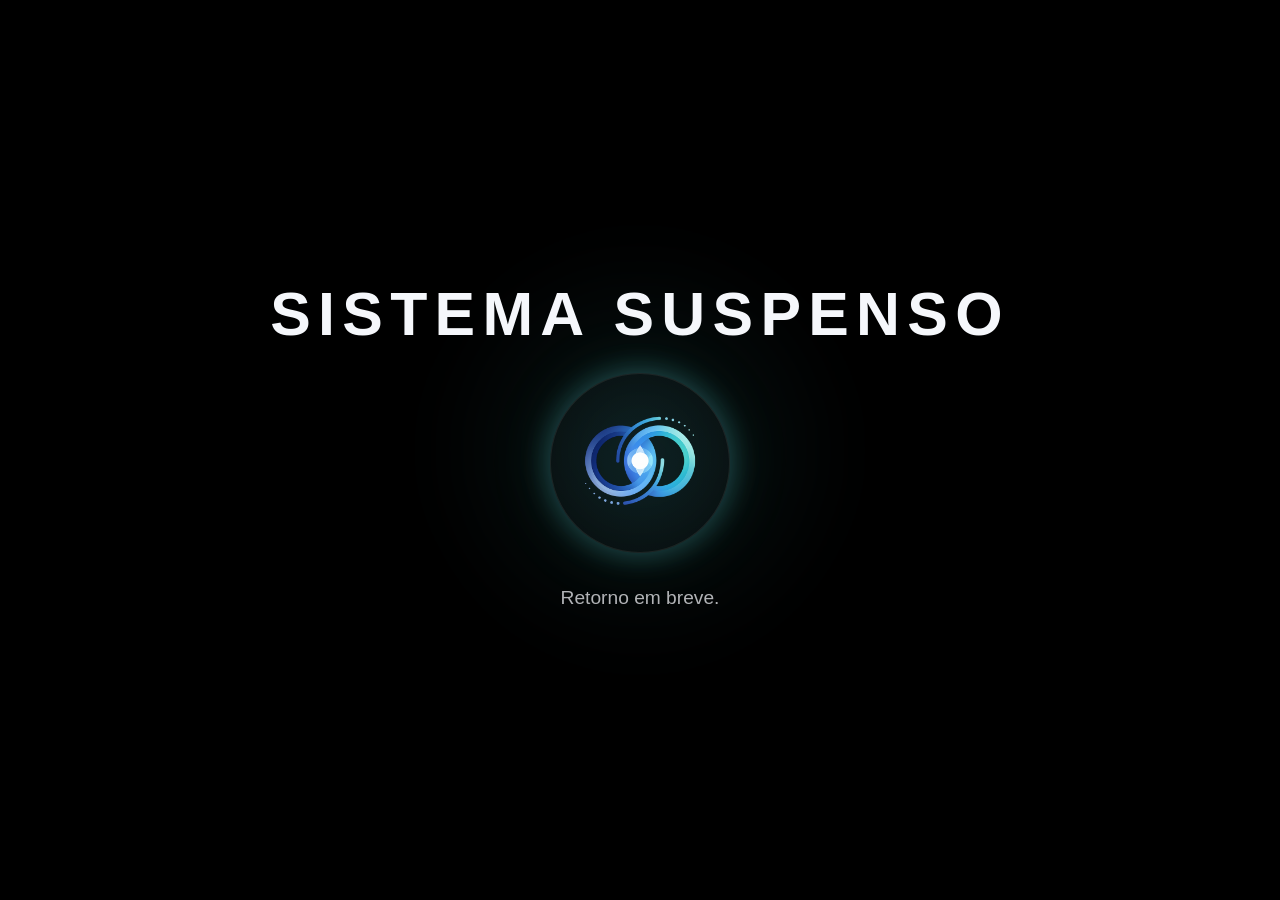
==== commit 49f79cbc: "Add files via upload" ====
--- a/index.html
+++ b/index.html
@@ -1,250 +1,140 @@
-﻿<!DOCTYPE html>
-<html lang="pt-BR">
-<head>
-<meta charset="UTF-8">
-<meta name="viewport" content="width=device-width, initial-scale=1.0">
-<title>SIS-C | Entrar</title>
-<link rel="icon" type="image/png" href="icosis-c.png">
-<link rel="preconnect" href="https://fonts.googleapis.com">
-<link rel="preconnect" href="https://fonts.gstatic.com" crossorigin>
-<link href="https://fonts.googleapis.com/css2?family=Inter:wght@400;500;600;700;800&display=swap" rel="stylesheet">
-<link rel="stylesheet" href="https://cdnjs.cloudflare.com/ajax/libs/font-awesome/6.5.2/css/all.min.css">
-<style>
-*{box-sizing:border-box;margin:0;padding:0}
-html,body{height:100%;background:#0a0a0f;font-family:'Inter',sans-serif;overflow:hidden}
-
-/* ── BACKGROUND ANIMATED BLOBS ── */
-.bg{position:fixed;inset:0;z-index:0;overflow:hidden}
-.blob{position:absolute;border-radius:50%;filter:blur(80px);opacity:.55;animation:drift 14s ease-in-out infinite alternate}
-.blob1{width:520px;height:520px;background:radial-gradient(circle,#1d4ed8,transparent 70%);top:-140px;left:-140px;animation-duration:16s}
-.blob2{width:420px;height:420px;background:radial-gradient(circle,#7c3aed,transparent 70%);bottom:-120px;right:-80px;animation-duration:12s;animation-delay:-6s}
-.blob3{width:300px;height:300px;background:radial-gradient(circle,#0891b2,transparent 70%);top:40%;left:60%;animation-duration:18s;animation-delay:-3s}
-@keyframes drift{0%{transform:translate(0,0) scale(1)}100%{transform:translate(40px,30px) scale(1.08)}}
-
-/* ── PAGE CENTER ── */
-.page{position:relative;z-index:1;min-height:100vh;display:flex;align-items:center;justify-content:center;padding:24px}
-
-/* ── CARD ── */
-.card{
-  width:min(420px,100%);
-  background:rgba(255,255,255,0.035);
-  border:1px solid rgba(255,255,255,0.10);
-  border-radius:20px;
-  padding:42px 40px 38px;
-  backdrop-filter:blur(24px);
-  -webkit-backdrop-filter:blur(24px);
-  box-shadow:0 32px 80px rgba(0,0,0,0.55),inset 0 1px 0 rgba(255,255,255,0.07);
-  animation:cardIn .55s cubic-bezier(.22,1,.36,1) both
-}
-@keyframes cardIn{
-  from{opacity:0;transform:translateY(32px) scale(.97)}
-  to{opacity:1;transform:translateY(0) scale(1)}
-}
-
-/* ── LOGO ── */
-.card-logo{display:flex;flex-direction:column;align-items:center;gap:12px;margin-bottom:30px}
-.card-logo img{width:48px;height:48px;object-fit:contain;filter:drop-shadow(0 4px 12px rgba(99,102,241,.5))}
-.card-logo h1{font-size:1.5rem;font-weight:800;color:#fff;letter-spacing:.03em}
-.card-logo p{font-size:.82rem;color:rgba(255,255,255,.42);font-weight:400;margin-top:-6px}
-
-/* ── SOCIAL BUTTONS ── */
-.social-row{display:grid;grid-template-columns:1fr 1fr;gap:10px;margin-bottom:22px}
-.btn-social{
-  display:flex;align-items:center;justify-content:center;gap:9px;
-  height:44px;border-radius:11px;border:1px solid rgba(255,255,255,0.13);
-  background:rgba(255,255,255,0.06);
-  color:#fff;font:600 .84rem 'Inter',sans-serif;
-  cursor:pointer;transition:background .18s,border-color .18s,transform .12s;
-  text-decoration:none;
-}
-.btn-social:hover{background:rgba(255,255,255,.11);border-color:rgba(255,255,255,.22);transform:translateY(-1px)}
-.btn-social:active{transform:translateY(0)}
-.btn-social svg{flex-shrink:0}
-
-/* ── DIVIDER ── */
-.divider{display:flex;align-items:center;gap:12px;margin-bottom:22px}
-.divider-line{flex:1;height:1px;background:rgba(255,255,255,.10)}
-.divider-text{font-size:.76rem;color:rgba(255,255,255,.30);white-space:nowrap;font-weight:500}
-
-/* ── FLOATING LABEL FIELDS ── */
-.field{position:relative;margin-bottom:18px}
-.field input{
-  width:100%;height:50px;
-  background:rgba(255,255,255,.06);
-  border:1px solid rgba(255,255,255,.12);
-  border-radius:12px;
-  padding:16px 44px 6px 16px;
-  font:500 .94rem 'Inter',sans-serif;color:#fff;
-  outline:none;transition:border-color .2s,background .2s;
-  appearance:none;-webkit-appearance:none;
-}
-.field input::placeholder{color:transparent}
-.field input:focus{border-color:rgba(99,102,241,.7);background:rgba(99,102,241,.07)}
-.field input:-webkit-autofill,.field input:-webkit-autofill:focus{
-  -webkit-box-shadow:0 0 0 1000px rgba(20,20,40,.9) inset;
-  -webkit-text-fill-color:#fff;
-  border-color:rgba(99,102,241,.7);
-}
-.field label{
-  position:absolute;left:16px;top:50%;transform:translateY(-50%);
-  font:500 .88rem 'Inter',sans-serif;color:rgba(255,255,255,.38);
-  pointer-events:none;transition:all .18s cubic-bezier(.4,0,.2,1);
-}
-.field input:focus ~ label,
-.field input:not(:placeholder-shown) ~ label{
-  top:10px;transform:translateY(0);font-size:.68rem;color:rgba(99,102,241,.9)
-}
-.field .field-icon{
-  position:absolute;right:14px;top:50%;transform:translateY(-50%);
-  color:rgba(255,255,255,.25);font-size:.95rem;cursor:pointer;transition:color .15s;
-}
-.field .field-icon:hover{color:rgba(255,255,255,.6)}
-
-/* ── SUBMIT BTN ── */
-.btn-submit{
-  width:100%;height:48px;margin-top:6px;
-  border:none;border-radius:12px;cursor:pointer;
-  background:linear-gradient(135deg,#6366f1 0%,#4f46e5 100%);
-  color:#fff;font:700 .96rem 'Inter',sans-serif;letter-spacing:.02em;
-  box-shadow:0 8px 24px rgba(99,102,241,.38);
-  transition:transform .15s,box-shadow .15s,filter .15s;
-  position:relative;overflow:hidden;
-}
-.btn-submit::after{
-  content:'';position:absolute;inset:0;
-  background:linear-gradient(135deg,rgba(255,255,255,.12),transparent);
-  opacity:0;transition:opacity .15s;
-}
-.btn-submit:hover{transform:translateY(-2px);box-shadow:0 14px 32px rgba(99,102,241,.50);filter:brightness(1.08)}
-.btn-submit:hover::after{opacity:1}
-.btn-submit:active{transform:translateY(0);box-shadow:0 6px 18px rgba(99,102,241,.30)}
-.btn-submit.loading{pointer-events:none;opacity:.7}
-
-/* ── FOOTER LINK ── */
-.card-footer{margin-top:20px;text-align:center;font-size:.78rem;color:rgba(255,255,255,.28)}
-.card-footer a{color:rgba(99,102,241,.9);text-decoration:none;font-weight:600;transition:color .15s}
-.card-footer a:hover{color:#818cf8}
-
-/* ── RIPPLE ── */
-@keyframes ripple{to{transform:scale(4);opacity:0}}
-.ripple-effect{position:absolute;border-radius:50%;background:rgba(255,255,255,.25);width:60px;height:60px;transform:scale(0);animation:ripple .5s linear;pointer-events:none}
-
-@media(prefers-reduced-motion:reduce){
-  .blob{animation:none}
-  .card{animation:none}
-}
-</style>
-</head>
-<body>
-<div class="bg">
-  <div class="blob blob1"></div>
-  <div class="blob blob2"></div>
-  <div class="blob blob3"></div>
-</div>
-
-<main class="page">
-  <div class="card">
-
-    <!-- Logo -->
-    <div class="card-logo">
-      <img src="icosis-c.png" alt="SIS-C">
-      <h1>SIS-C Contábil</h1>
-      <p>Bem-vindo de volta. Faça login para continuar.</p>
-    </div>
-
-    <!-- Social login -->
-    <div class="social-row">
-      <button class="btn-social" id="btnGoogle" type="button">
-        <!-- Google "G" logo -->
-        <svg width="18" height="18" viewBox="0 0 48 48"><path fill="#EA4335" d="M24 9.5c3.14 0 5.95 1.08 8.17 2.85L37.5 7C33.78 3.94 29.15 2 24 2 14.82 2 6.98 7.6 3.43 15.56l5.84 4.53C11.04 14.02 17.06 9.5 24 9.5z"/><path fill="#4285F4" d="M46.1 24.55c0-1.64-.15-3.22-.42-4.75H24v8.98h12.44c-.54 2.88-2.18 5.33-4.65 6.97l7.18 5.58C43.32 37.27 46.1 31.37 46.1 24.55z"/><path fill="#FBBC05" d="M9.27 28.47A14.5 14.5 0 0 1 9.5 24c0-1.56.27-3.08.73-4.5L4.39 14.97A22.48 22.48 0 0 0 1.5 24c0 3.36.73 6.55 2.03 9.44l5.74-4.97z"/><path fill="#34A853" d="M24 46c5.15 0 9.47-1.7 12.63-4.62l-7.18-5.58c-1.78 1.19-4.06 1.9-6.45 1.9-6.9 0-12.74-4.58-14.84-10.8l-5.84 4.53C6.94 40.35 14.82 46 24 46z"/></svg>
-        Google
-      </button>
-      <button class="btn-social" id="btnApple" type="button">
-        <!-- Apple logo -->
-        <svg width="17" height="17" viewBox="0 0 814 1000" fill="#fff"><path d="M788.1 340.9c-5.8 4.5-108.2 62.2-108.2 190.5 0 148.4 130.3 200.9 134.2 202.2-.6 3.2-20.7 71.9-68.7 141.9-42.8 61.6-87.5 123.1-155.5 123.1s-85.5-39.5-164-39.5c-76 0-103.7 40.8-165.9 40.8s-105-57.8-155.5-127.4C46 376.8 0 290.3 0 207.8C0 93.8 88.9 33.1 186.1 33.1c50.3 0 90.7 32.6 120.1 32.6 28.4 0 73.4-34.6 131.6-34.6 24.3 0 108.3 2.6 168.8 102.6zm-90.7-224.6c28.4-35.9 48.3-86.2 48.3-136.5 0-7.1-.6-14.3-1.9-20.1-45.7 1.9-99.2 30.6-131.6 71.3-26.5 31.9-50.9 82.5-50.9 133.4 0 7.7 1.3 15.5 1.9 17.8 3.2.6 8.4 1.3 13.6 1.3 40.8 0 91.8-27.8 120.6-67.2z"/></svg>
-        Apple
-      </button>
-    </div>
-
-    <!-- Divider -->
-    <div class="divider">
-      <div class="divider-line"></div>
-      <span class="divider-text">ou continue com e-mail</span>
-      <div class="divider-line"></div>
-    </div>
-
-    <!-- Form -->
-    <form id="loginForm" autocomplete="on" novalidate>
-
-      <div class="field">
-        <input id="usuario" type="text" name="usuario" placeholder=" " autocomplete="username">
-        <label for="usuario">Usuário ou e-mail</label>
-        <i class="fa-regular fa-user field-icon"></i>
-      </div>
-
-      <div class="field">
-        <input id="senha" type="password" name="senha" placeholder=" " autocomplete="current-password">
-        <label for="senha">Senha</label>
-        <button class="field-icon" type="button" id="togglePwd" aria-label="Mostrar senha" style="background:none;border:none;padding:0;cursor:pointer;">
-          <i class="fa-regular fa-eye-slash"></i>
-        </button>
-      </div>
-
-      <button class="btn-submit" type="submit" id="btnSubmit">
-        Entrar
-      </button>
-    </form>
-
-    <div class="card-footer">
-      Acesso restrito &mdash; <a href="#">Esqueci minha senha</a>
-    </div>
-
-  </div>
-</main>
-
-<script>
-(function () {
-  // Password toggle
-  var pwd = document.getElementById('senha');
-  var togglePwd = document.getElementById('togglePwd');
-  togglePwd.addEventListener('click', function () {
-    var show = pwd.type === 'password';
-    pwd.type = show ? 'text' : 'password';
-    togglePwd.innerHTML = show
-      ? '<i class="fa-regular fa-eye"></i>'
-      : '<i class="fa-regular fa-eye-slash"></i>';
-    togglePwd.setAttribute('aria-label', show ? 'Ocultar senha' : 'Mostrar senha');
-  });
-
-  // Ripple effect for submit button
-  var btnSubmit = document.getElementById('btnSubmit');
-  btnSubmit.addEventListener('click', function (e) {
-    var r = document.createElement('span');
-    r.classList.add('ripple-effect');
-    var rect = btnSubmit.getBoundingClientRect();
-    r.style.left = (e.clientX - rect.left - 30) + 'px';
-    r.style.top = (e.clientY - rect.top - 30) + 'px';
-    btnSubmit.appendChild(r);
-    setTimeout(function () { r.remove(); }, 600);
-  });
-
-  // Form submit
-  document.getElementById('loginForm').addEventListener('submit', function (e) {
-    e.preventDefault();
-    btnSubmit.classList.add('loading');
-    btnSubmit.textContent = 'Entrando…';
-    setTimeout(function () {
-      window.location.assign(new URL('./modulos.html', window.location.href).href);
-    }, 600);
-  });
-
-  // Google / Apple — development notice
-  function devNotice(provider) {
-    alert('Login com ' + provider + ' estará disponível em breve.');
-  }
-  document.getElementById('btnGoogle').addEventListener('click', function () { devNotice('Google'); });
-  document.getElementById('btnApple').addEventListener('click', function () { devNotice('Apple'); });
-})();
-</script>
-</body>
-</html>
+<!DOCTYPE html>
+<html lang="pt-BR">
+<head>
+    <meta charset="UTF-8">
+    <meta name="viewport" content="width=device-width, initial-scale=1.0">
+    <title>SIS-C | Pausa</title>
+    <link rel="icon" type="image/png" href="icosis-c.png">
+    <style>
+        :root {
+            --bg: #000000;
+            --panel: rgba(255, 255, 255, 0.04);
+            --line: rgba(255, 255, 255, 0.08);
+            --text: #f5f7fb;
+            --text-soft: rgba(245, 247, 251, 0.72);
+            --glow: rgba(98, 241, 255, 0.28);
+        }
+
+        * {
+            box-sizing: border-box;
+        }
+
+        html,
+        body {
+            margin: 0;
+            width: 100%;
+            min-height: 100%;
+            background: var(--bg);
+            color: var(--text);
+            font-family: "Bahnschrift", "Segoe UI", sans-serif;
+        }
+
+        body {
+            min-height: 100vh;
+            display: grid;
+            place-items: center;
+            overflow: hidden;
+            padding: clamp(18px, 4vw, 32px);
+            text-align: center;
+        }
+
+        body::before,
+        body::after {
+            content: "";
+            position: fixed;
+            inset: 0;
+            pointer-events: none;
+        }
+
+        body::before {
+            background: radial-gradient(circle at center, rgba(98, 241, 255, 0.08), transparent 28%);
+            filter: blur(24px);
+        }
+
+        body::after {
+            background: radial-gradient(circle at center, transparent 42%, rgba(0, 0, 0, 0.72) 100%);
+        }
+
+        main {
+            position: relative;
+            z-index: 2;
+            width: min(100%, 760px);
+            margin: 0 auto;
+            display: grid;
+            justify-items: center;
+            align-content: center;
+            gap: 0;
+        }
+
+        h1 {
+            margin: 0 0 28px;
+            font-size: clamp(2rem, 5vw, 3.8rem);
+            line-height: 1;
+            text-transform: uppercase;
+            letter-spacing: 0.12em;
+        }
+
+        .symbol-wrap {
+            display: grid;
+            place-items: center;
+            margin-bottom: 28px;
+        }
+
+        .symbol {
+            width: clamp(110px, 24vw, 180px);
+            aspect-ratio: 1;
+            border-radius: 50%;
+            padding: clamp(12px, 3vw, 16px);
+            background: radial-gradient(circle, rgba(98, 241, 255, 0.08), rgba(255, 255, 255, 0.02));
+            border: 1px solid rgba(255, 255, 255, 0.08);
+            box-shadow: 0 0 30px var(--glow), 0 0 70px rgba(111, 255, 196, 0.1);
+        }
+
+        .symbol img {
+            width: 100%;
+            height: 100%;
+            object-fit: contain;
+            display: block;
+        }
+
+        p {
+            margin: 0 auto;
+            max-width: 34ch;
+            font-size: clamp(1rem, 1.8vw, 1.2rem);
+            line-height: 1.8;
+            color: var(--text-soft);
+        }
+
+        @media (max-width: 640px) {
+            body {
+                padding: 20px;
+            }
+
+            h1 {
+                margin-bottom: 22px;
+                letter-spacing: 0.08em;
+            }
+
+            .symbol-wrap {
+                margin-bottom: 22px;
+            }
+
+            p {
+                max-width: 28ch;
+                line-height: 1.7;
+            }
+        }
+    </style>
+</head>
+<body>
+    <main>
+        <h1>Sistema Suspenso</h1>
+        <div class="symbol-wrap">
+            <div class="symbol">
+                <img src="icosis-c.png" alt="Simbolo do sistema SIS-C">
+            </div>
+        </div>
+        <p>Retorno em breve.</p>
+    </main>
+</body>
+</html>
